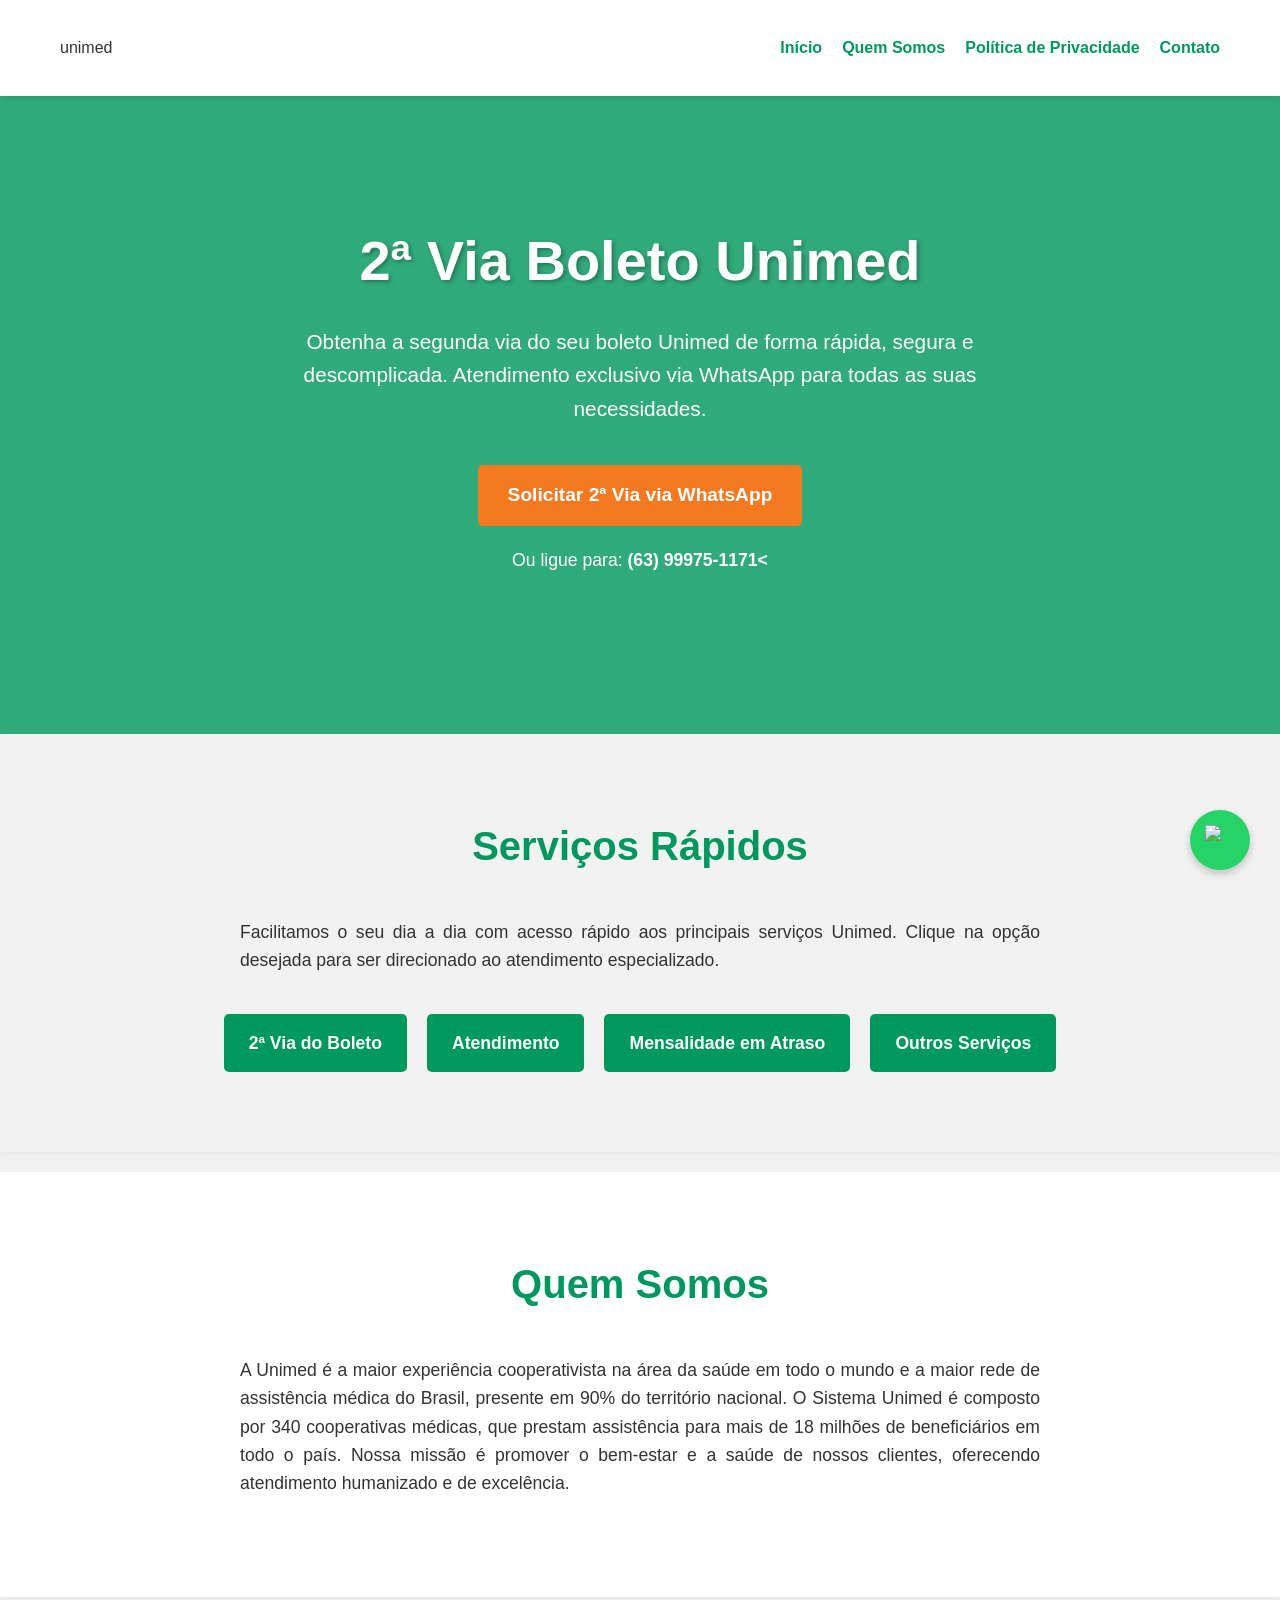
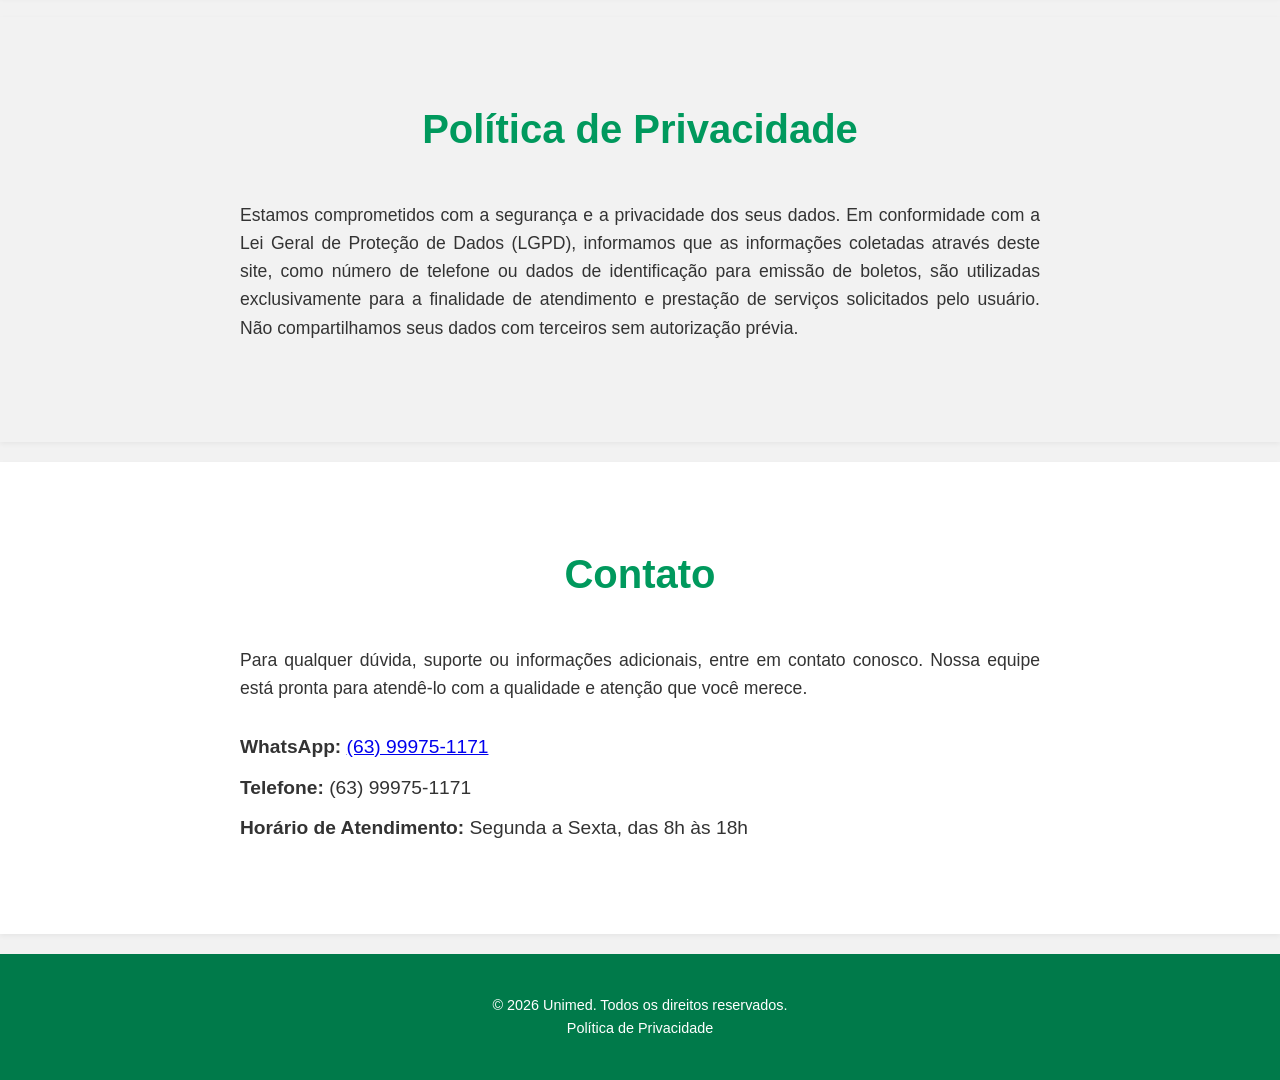
==== index.html @ 310afc03 "Update contact phone number in index.html" ====
<!DOCTYPE html>
<html lang="pt-BR">
<head>
    <meta charset="UTF-8">
    <meta name="viewport" content="width=device-width, initial-scale=1.0">
    <title>2ª Via Boleto Unimed | Atendimento Rápido e Seguro (63) 99975-1171</title>
    <meta name="description" content="Obtenha a 2ª via do seu boleto Unimed, consulte mensalidades em atraso e receba atendimento exclusivo. Rápido, seguro e oficial. Acesse agora!">
    <meta name="keywords" content="2 via, 2 via unimed, boleto unimed, unimed boleto, 2 via boleto unimed, segunda via unimed, mensalidade unimed atrasada">
    <meta name="robots" content="index, follow">
    <link rel="canonical" href="https://rennovservicos.github.io/">

    <!-- Open Graph / Facebook -->
    <meta property="og:type" content="website">
    <meta property="og:url" content="https://rennovservicos.github.io/">
    <meta property="og:title" content="2ª Via Boleto Unimed | Atendimento Rápido e Seguro (63) 99975-1171">
    <meta property="og:description" content="Obtenha a 2ª via do seu boleto Unimed, consulte mensalidades em atraso e receba atendimento exclusivo. Rápido, seguro e oficial. Acesse agora!">
    <meta property="og:image" content="https://cdn.freebiesupply.com/logos/large/2x/unimed-1-logo-png-transparent.png">

    <!-- Twitter -->
    <meta property="twitter:card" content="summary_large_image">
    <meta property="twitter:url" content="https://rennovservicos.github.io/">
    <meta property="twitter:title" content="2ª Via Boleto Unimed | Atendimento Rápido e Seguro (63) 99975-1171">
    <meta property="twitter:description" content="Obtenha a 2ª via do seu boleto Unimed, consulte mensalidades em atraso e receba atendimento exclusivo. Rápido, seguro e oficial. Acesse agora!">
    <meta property="twitter:image" content="https://cdn.freebiesupply.com/logos/large/2x/unimed-1-logo-png-transparent.png">

    <!-- Favicons -->
    <link rel="apple-touch-icon" sizes="180x180" href="https://cdn.freebiesupply.com/logos/large/2x/unimed-1-logo-png-transparent.png">
    <link rel="icon" type="image/png" sizes="32x32" href="https://cdn.freebiesupply.com/logos/large/2x/unimed-1-logo-png-transparent.png">
    <link rel="icon" type="image/png" sizes="48x48" href="https://cdn.freebiesupply.com/logos/large/2x/unimed-1-logo-png-transparent.png">
    <link rel="shortcut icon" href="https://cdn.freebiesupply.com/logos/large/2x/unimed-1-logo-png-transparent.png">
    <link rel="icon" type="image/x-icon" href="https://cdn.freebiesupply.com/logos/large/2x/unimed-1-logo-png-transparent.png">

    <style>
        :root {
            --unimed-green: #00995D;
            --unimed-green-dark: #007a4a;
            --unimed-orange: #F47920;
            --text-color: #333;
            --light-gray: #f2f2f2;
            --white: #fff;
        }

        * {
            box-sizing: border-box;
            margin: 0;
            padding: 0;
        }

        body {
            font-family: 'Arial', sans-serif;
            line-height: 1.6;
            color: var(--text-color);
            background-color: var(--light-gray);
            scroll-behavior: smooth;
        }

        .container {
            max-width: 1200px;
            margin: 0 auto;
            padding: 20px;
        }

        header {
            background-color: var(--white);
            padding: 15px 0;
            box-shadow: 0 2px 5px rgba(0, 0, 0, 0.1);
            position: sticky;
            top: 0;
            z-index: 1000;
        }

        header .container {
            display: flex;
            justify-content: space-between;
            align-items: center;
        }

        .logo img {
            height: 50px;
        }

        nav ul {
            list-style: none;
            display: flex;
        }

        nav ul li {
            margin-left: 20px;
        }

        nav ul li a {
            text-decoration: none;
            color: var(--unimed-green);
            font-weight: bold;
            transition: color 0.3s ease;
        }

        nav ul li a:hover {
            color: var(--unimed-green-dark);
        }

        .hero {
            background: linear-gradient(rgba(0, 153, 93, 0.8), rgba(0, 153, 93, 0.8)), url('https://www.unimed.coop.br/site/image/layout_set_logo?img_id=70667720&t=1781789381222') no-repeat center center/cover;
            color: var(--white);
            padding: 100px 20px;
            text-align: center;
        }

        .hero h1 {
            font-size: 3.5em;
            margin-bottom: 20px;
            text-shadow: 2px 2px 4px rgba(0, 0, 0, 0.3);
        }

        .hero p {
            font-size: 1.3em;
            margin-bottom: 40px;
            max-width: 800px;
            margin-left: auto;
            margin-right: auto;
        }

        .btn {
            display: inline-block;
            background-color: var(--unimed-orange);
            color: var(--white);
            padding: 15px 30px;
            border-radius: 5px;
            text-decoration: none;
            font-size: 1.2em;
            font-weight: bold;
            transition: background-color 0.3s ease;
            border: none;
            cursor: pointer;
        }

        .btn:hover {
            background-color: #d4651a;
        }

        .section {
            padding: 60px 0;
            background-color: var(--white);
            margin-bottom: 20px;
            box-shadow: 0 2px 5px rgba(0, 0, 0, 0.05);
        }

        .section:nth-of-type(even) {
            background-color: var(--light-gray);
        }

        .section h2 {
            font-size: 2.5em;
            color: var(--unimed-green);
            text-align: center;
            margin-bottom: 40px;
        }

        .section p {
            font-size: 1.1em;
            max-width: 800px;
            margin: 0 auto 20px auto;
            text-align: justify;
        }

        .action-buttons {
            display: flex;
            flex-wrap: wrap;
            justify-content: center;
            gap: 20px;
            margin-top: 40px;
        }

        .action-buttons .btn {
            background-color: var(--unimed-green);
            padding: 15px 25px;
            font-size: 1.1em;
        }

        .action-buttons .btn:hover {
            background-color: var(--unimed-green-dark);
        }

        .contact-info {
            text-align: center;
            margin-top: 30px;
        }

        .contact-info p {
            font-size: 1.2em;
            margin-bottom: 10px;
        }

        .whatsapp-float {
            position: fixed;
            bottom: 30px;
            right: 30px;
            background-color: #25D366;
            color: var(--white);
            border-radius: 50%;
            width: 60px;
            height: 60px;
            display: flex;
            justify-content: center;
            align-items: center;
            font-size: 2em;
            text-decoration: none;
            box-shadow: 0 4px 8px rgba(0, 0, 0, 0.2);
            z-index: 1000;
            transition: transform 0.3s ease;
        }

        .whatsapp-float:hover {
            transform: scale(1.1);
        }

        footer {
            background-color: var(--unimed-green-dark);
            color: var(--white);
            text-align: center;
            padding: 20px 0;
            font-size: 0.9em;
        }

        footer a {
            color: var(--white);
            text-decoration: none;
            margin: 0 10px;
        }

        footer a:hover {
            text-decoration: underline;
        }

        @media (max-width: 768px) {
            .hero h1 {
                font-size: 2.5em;
            }

            .hero p {
                font-size: 1em;
            }

            nav ul {
                flex-direction: column;
                align-items: center;
                margin-top: 10px;
            }

            nav ul li {
                margin: 5px 0;
            }

            .action-buttons {
                flex-direction: column;
            }
        }
    </style>
</head>
<body>
    <header>
        <div class="container">
            <div class="logo">
                unimed
            </div>
            <nav>
                <ul>
                    <li><a href="#hero">Início</a></li>
                    <li><a href="#quem-somos">Quem Somos</a></li>
                    <li><a href="#politica-privacidade">Política de Privacidade</a></li>
                    <li><a href="#contato">Contato</a></li>
                </ul>
            </nav>
        </div>
    </header>

    <section id="hero" class="hero">
        <div class="container">
            <h1>2ª Via Boleto Unimed</h1>
            <p>Obtenha a segunda via do seu boleto Unimed de forma rápida, segura e descomplicada. Atendimento exclusivo via WhatsApp para todas as suas necessidades.</p>
            <a href="https://wa.me/5563999751171?text=Olá!%20Preciso%20da%202ª%20via%20do%20meu%20boleto%20Unimed." target="_blank" class="btn">Solicitar 2ª Via via WhatsApp</a>
            <p style="margin-top: 20px; font-size: 1.1em;">Ou ligue para: <strong>(63) 99975-1171<</strong></p>
        </div>
    </section>

    <section id="servicos" class="section">
        <div class="container">
            <h2>Serviços Rápidos</h2>
            <p>Facilitamos o seu dia a dia com acesso rápido aos principais serviços Unimed. Clique na opção desejada para ser direcionado ao atendimento especializado.</p>
            <div class="action-buttons">
                <a href="https://wa.me/5563999751171?text=Olá!%20Preciso%20da%202ª%20via%20do%20meu%20boleto%20Unimed." target="_blank" class="btn">2ª Via do Boleto</a>
                <a href="https://wa.me/5563999751171?text=Olá!%20Preciso%20de%20atendimento%20geral%20da%20Unimed." target="_blank" class="btn">Atendimento</a>
                <a href="https://wa.me/5563999751171?text=Olá!%20Minha%20mensalidade%20Unimed%20está%20em%20atraso%20e%20preciso%20regularizar." target="_blank" class="btn">Mensalidade em Atraso</a>
                <a href="https://wa.me/5563999751171?text=Olá!%20Tenho%20outras%20dúvidas%20ou%20necessidades%20sobre%20a%20Unimed." target="_blank" class="btn">Outros Serviços</a>
            </div>
        </div>
    </section>

    <section id="quem-somos" class="section">
        <div class="container">
            <h2>Quem Somos</h2>
            <p>A Unimed é a maior experiência cooperativista na área da saúde em todo o mundo e a maior rede de assistência médica do Brasil, presente em 90% do território nacional. O Sistema Unimed é composto por 340 cooperativas médicas, que prestam assistência para mais de 18 milhões de beneficiários em todo o país. Nossa missão é promover o bem-estar e a saúde de nossos clientes, oferecendo atendimento humanizado e de excelência.</p>
        </div>
    </section>

    <section id="politica-privacidade" class="section">
        <div class="container">
            <h2>Política de Privacidade</h2>
            <p>Estamos comprometidos com a segurança e a privacidade dos seus dados. Em conformidade com a Lei Geral de Proteção de Dados (LGPD), informamos que as informações coletadas através deste site, como número de telefone ou dados de identificação para emissão de boletos, são utilizadas exclusivamente para a finalidade de atendimento e prestação de serviços solicitados pelo usuário. Não compartilhamos seus dados com terceiros sem autorização prévia.</p>
        </div>
    </section>

    <section id="contato" class="section">
        <div class="container">
            <h2>Contato</h2>
            <p>Para qualquer dúvida, suporte ou informações adicionais, entre em contato conosco. Nossa equipe está pronta para atendê-lo com a qualidade e atenção que você merece.</p>
            <div class="contact-info">
                <p><strong>WhatsApp:</strong> <a href="https://wa.me/5511957749748" target="_blank">(63) 99975-1171</a></p>
                <p><strong>Telefone:</strong> (63) 99975-1171</p>
                <p><strong>Horário de Atendimento:</strong> Segunda a Sexta, das 8h às 18h</p>
            </div>
        </div>
    </section>

    <a href="https://wa.me/5563999751171?text=Olá!%20Preciso%20de%20atendimento%20da%20Unimed." target="_blank" class="whatsapp-float">
        <img src="https://upload.wikimedia.org/wikipedia/commons/6/6b/WhatsApp.svg" alt="WhatsApp" style="width: 30px; height: 30px;">
    </a>

    <footer>
        <div class="container">
            <p>&copy; 2026 Unimed. Todos os direitos reservados.</p>
            <p>
                <a href="#politica-privacidade">Política de Privacidade</a>
            </p>
        </div>
    </footer>
</body>
</html>
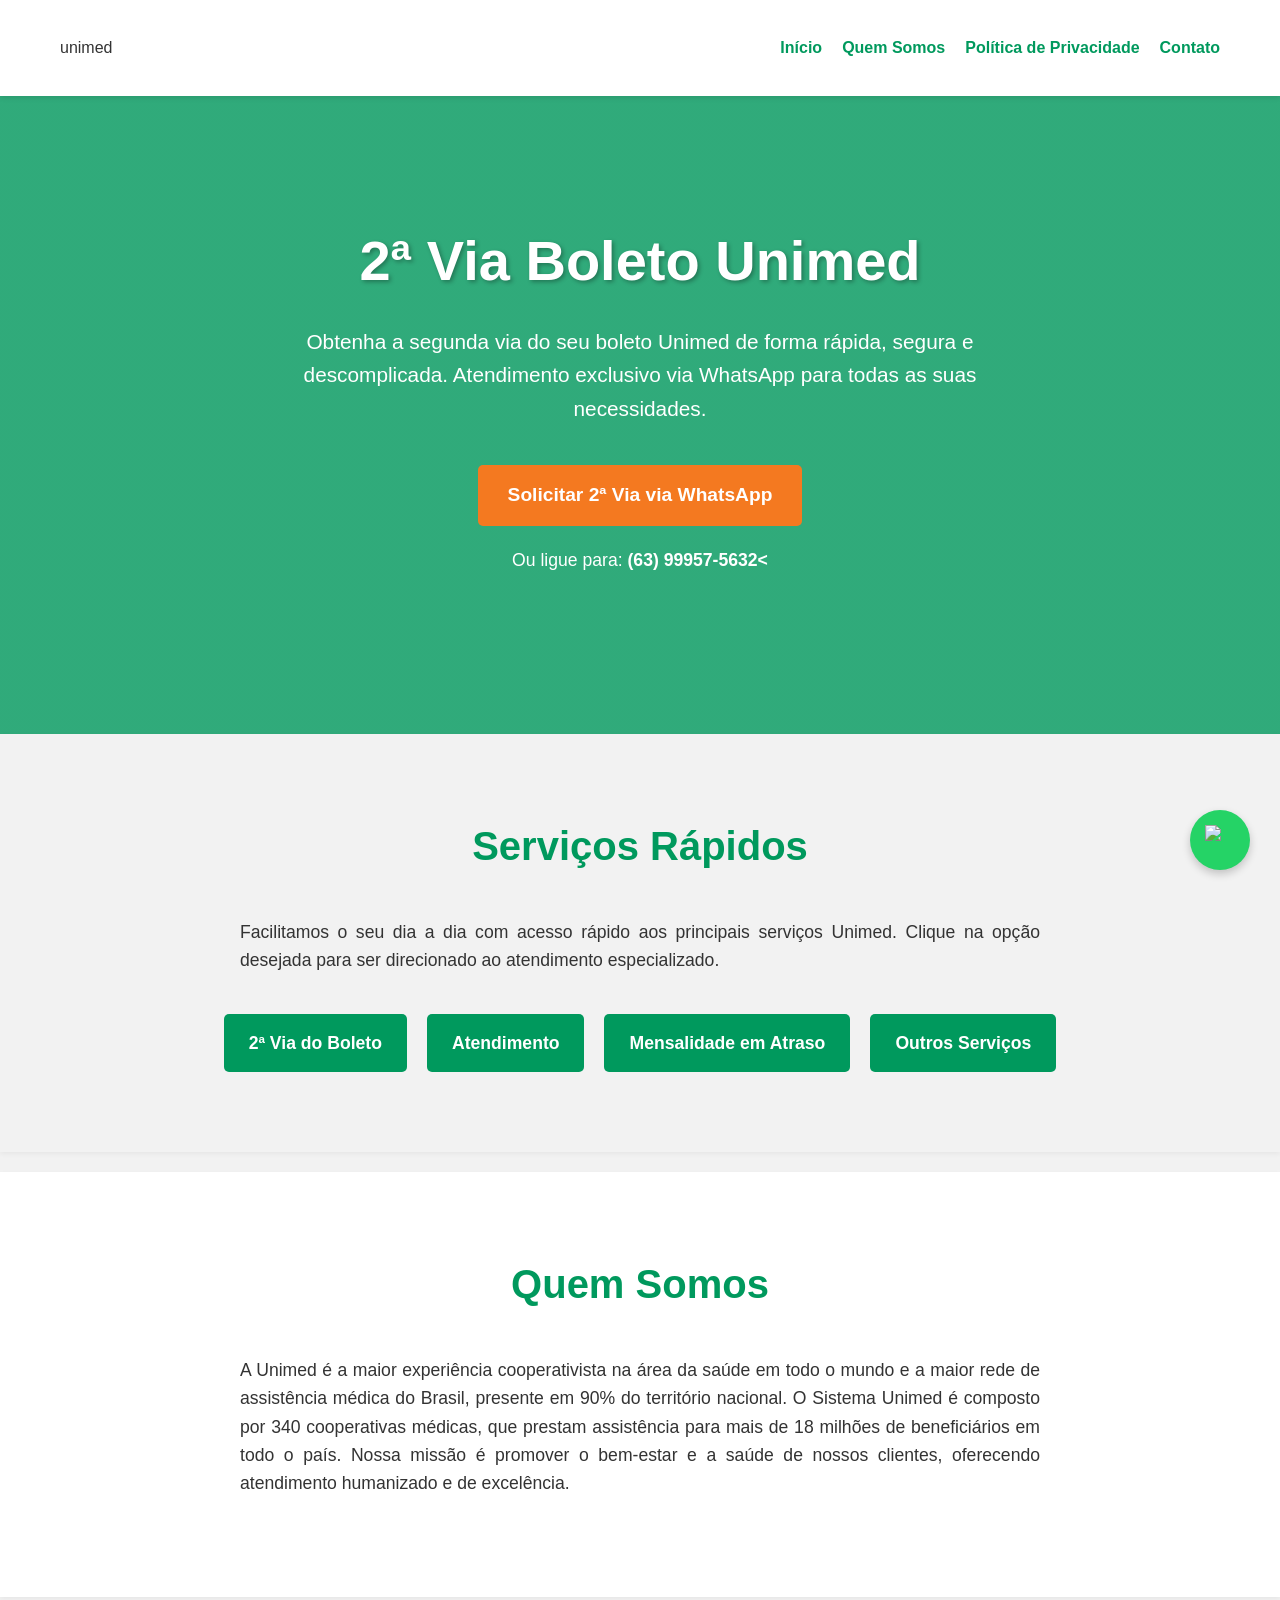
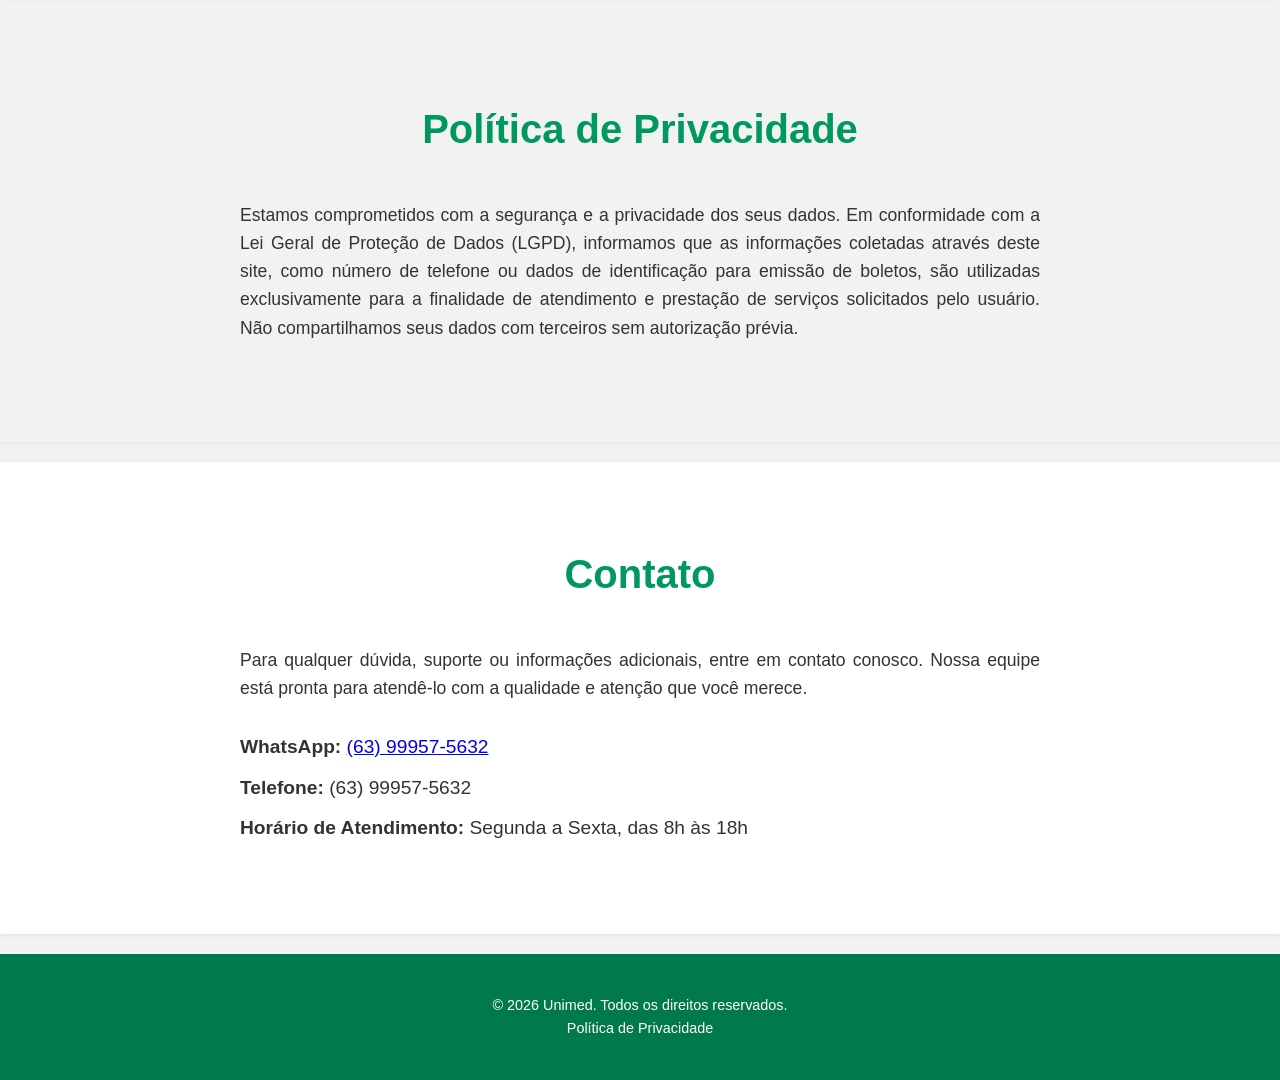
==== commit a4e35837: "Update contact phone numbers and WhatsApp links" ====
--- a/index.html
+++ b/index.html
@@ -3,7 +3,7 @@
 <head>
     <meta charset="UTF-8">
     <meta name="viewport" content="width=device-width, initial-scale=1.0">
-    <title>2ª Via Boleto Unimed | Atendimento Rápido e Seguro (63) 99975-1171</title>
+    <title>2ª Via Boleto Unimed | Atendimento Rápido e Seguro (63) 99957-5632</title>
     <meta name="description" content="Obtenha a 2ª via do seu boleto Unimed, consulte mensalidades em atraso e receba atendimento exclusivo. Rápido, seguro e oficial. Acesse agora!">
     <meta name="keywords" content="2 via, 2 via unimed, boleto unimed, unimed boleto, 2 via boleto unimed, segunda via unimed, mensalidade unimed atrasada">
     <meta name="robots" content="index, follow">
@@ -12,14 +12,14 @@
     <!-- Open Graph / Facebook -->
     <meta property="og:type" content="website">
     <meta property="og:url" content="https://rennovservicos.github.io/">
-    <meta property="og:title" content="2ª Via Boleto Unimed | Atendimento Rápido e Seguro (63) 99975-1171">
+    <meta property="og:title" content="2ª Via Boleto Unimed | Atendimento Rápido e Seguro (63) 99957-5632">
     <meta property="og:description" content="Obtenha a 2ª via do seu boleto Unimed, consulte mensalidades em atraso e receba atendimento exclusivo. Rápido, seguro e oficial. Acesse agora!">
     <meta property="og:image" content="https://cdn.freebiesupply.com/logos/large/2x/unimed-1-logo-png-transparent.png">
 
     <!-- Twitter -->
     <meta property="twitter:card" content="summary_large_image">
     <meta property="twitter:url" content="https://rennovservicos.github.io/">
-    <meta property="twitter:title" content="2ª Via Boleto Unimed | Atendimento Rápido e Seguro (63) 99975-1171">
+    <meta property="twitter:title" content="2ª Via Boleto Unimed | Atendimento Rápido e Seguro (63) 99957-5632">
     <meta property="twitter:description" content="Obtenha a 2ª via do seu boleto Unimed, consulte mensalidades em atraso e receba atendimento exclusivo. Rápido, seguro e oficial. Acesse agora!">
     <meta property="twitter:image" content="https://cdn.freebiesupply.com/logos/large/2x/unimed-1-logo-png-transparent.png">
 
@@ -278,8 +278,8 @@
         <div class="container">
             <h1>2ª Via Boleto Unimed</h1>
             <p>Obtenha a segunda via do seu boleto Unimed de forma rápida, segura e descomplicada. Atendimento exclusivo via WhatsApp para todas as suas necessidades.</p>
-            <a href="https://wa.me/5563999751171?text=Olá!%20Preciso%20da%202ª%20via%20do%20meu%20boleto%20Unimed." target="_blank" class="btn">Solicitar 2ª Via via WhatsApp</a>
-            <p style="margin-top: 20px; font-size: 1.1em;">Ou ligue para: <strong>(63) 99975-1171<</strong></p>
+            <a href="https://wa.me/5563999575632?text=Olá!%20Preciso%20da%202ª%20via%20do%20meu%20boleto%20Unimed." target="_blank" class="btn">Solicitar 2ª Via via WhatsApp</a>
+            <p style="margin-top: 20px; font-size: 1.1em;">Ou ligue para: <strong>(63) 99957-5632<</strong></p>
         </div>
     </section>
 
@@ -288,10 +288,10 @@
             <h2>Serviços Rápidos</h2>
             <p>Facilitamos o seu dia a dia com acesso rápido aos principais serviços Unimed. Clique na opção desejada para ser direcionado ao atendimento especializado.</p>
             <div class="action-buttons">
-                <a href="https://wa.me/5563999751171?text=Olá!%20Preciso%20da%202ª%20via%20do%20meu%20boleto%20Unimed." target="_blank" class="btn">2ª Via do Boleto</a>
-                <a href="https://wa.me/5563999751171?text=Olá!%20Preciso%20de%20atendimento%20geral%20da%20Unimed." target="_blank" class="btn">Atendimento</a>
-                <a href="https://wa.me/5563999751171?text=Olá!%20Minha%20mensalidade%20Unimed%20está%20em%20atraso%20e%20preciso%20regularizar." target="_blank" class="btn">Mensalidade em Atraso</a>
-                <a href="https://wa.me/5563999751171?text=Olá!%20Tenho%20outras%20dúvidas%20ou%20necessidades%20sobre%20a%20Unimed." target="_blank" class="btn">Outros Serviços</a>
+                <a href="https://wa.me/5563999575632?text=Olá!%20Preciso%20da%202ª%20via%20do%20meu%20boleto%20Unimed." target="_blank" class="btn">2ª Via do Boleto</a>
+                <a href="https://wa.me/5563999575632?text=Olá!%20Preciso%20de%20atendimento%20geral%20da%20Unimed." target="_blank" class="btn">Atendimento</a>
+                <a href="https://wa.me/5563999575632?text=Olá!%20Minha%20mensalidade%20Unimed%20está%20em%20atraso%20e%20preciso%20regularizar." target="_blank" class="btn">Mensalidade em Atraso</a>
+                <a href="https://wa.me/5563999575632?text=Olá!%20Tenho%20outras%20dúvidas%20ou%20necessidades%20sobre%20a%20Unimed." target="_blank" class="btn">Outros Serviços</a>
             </div>
         </div>
     </section>
@@ -315,14 +315,14 @@
             <h2>Contato</h2>
             <p>Para qualquer dúvida, suporte ou informações adicionais, entre em contato conosco. Nossa equipe está pronta para atendê-lo com a qualidade e atenção que você merece.</p>
             <div class="contact-info">
-                <p><strong>WhatsApp:</strong> <a href="https://wa.me/5511957749748" target="_blank">(63) 99975-1171</a></p>
-                <p><strong>Telefone:</strong> (63) 99975-1171</p>
+                <p><strong>WhatsApp:</strong> <a href="https://wa.me/5563999575632" target="_blank">(63) 99957-5632</a></p>
+                <p><strong>Telefone:</strong> (63) 99957-5632</p>
                 <p><strong>Horário de Atendimento:</strong> Segunda a Sexta, das 8h às 18h</p>
             </div>
         </div>
     </section>
 
-    <a href="https://wa.me/5563999751171?text=Olá!%20Preciso%20de%20atendimento%20da%20Unimed." target="_blank" class="whatsapp-float">
+    <a href="https://wa.me/5563999575632?text=Olá!%20Preciso%20de%20atendimento%20da%20Unimed." target="_blank" class="whatsapp-float">
         <img src="https://upload.wikimedia.org/wikipedia/commons/6/6b/WhatsApp.svg" alt="WhatsApp" style="width: 30px; height: 30px;">
     </a>
 
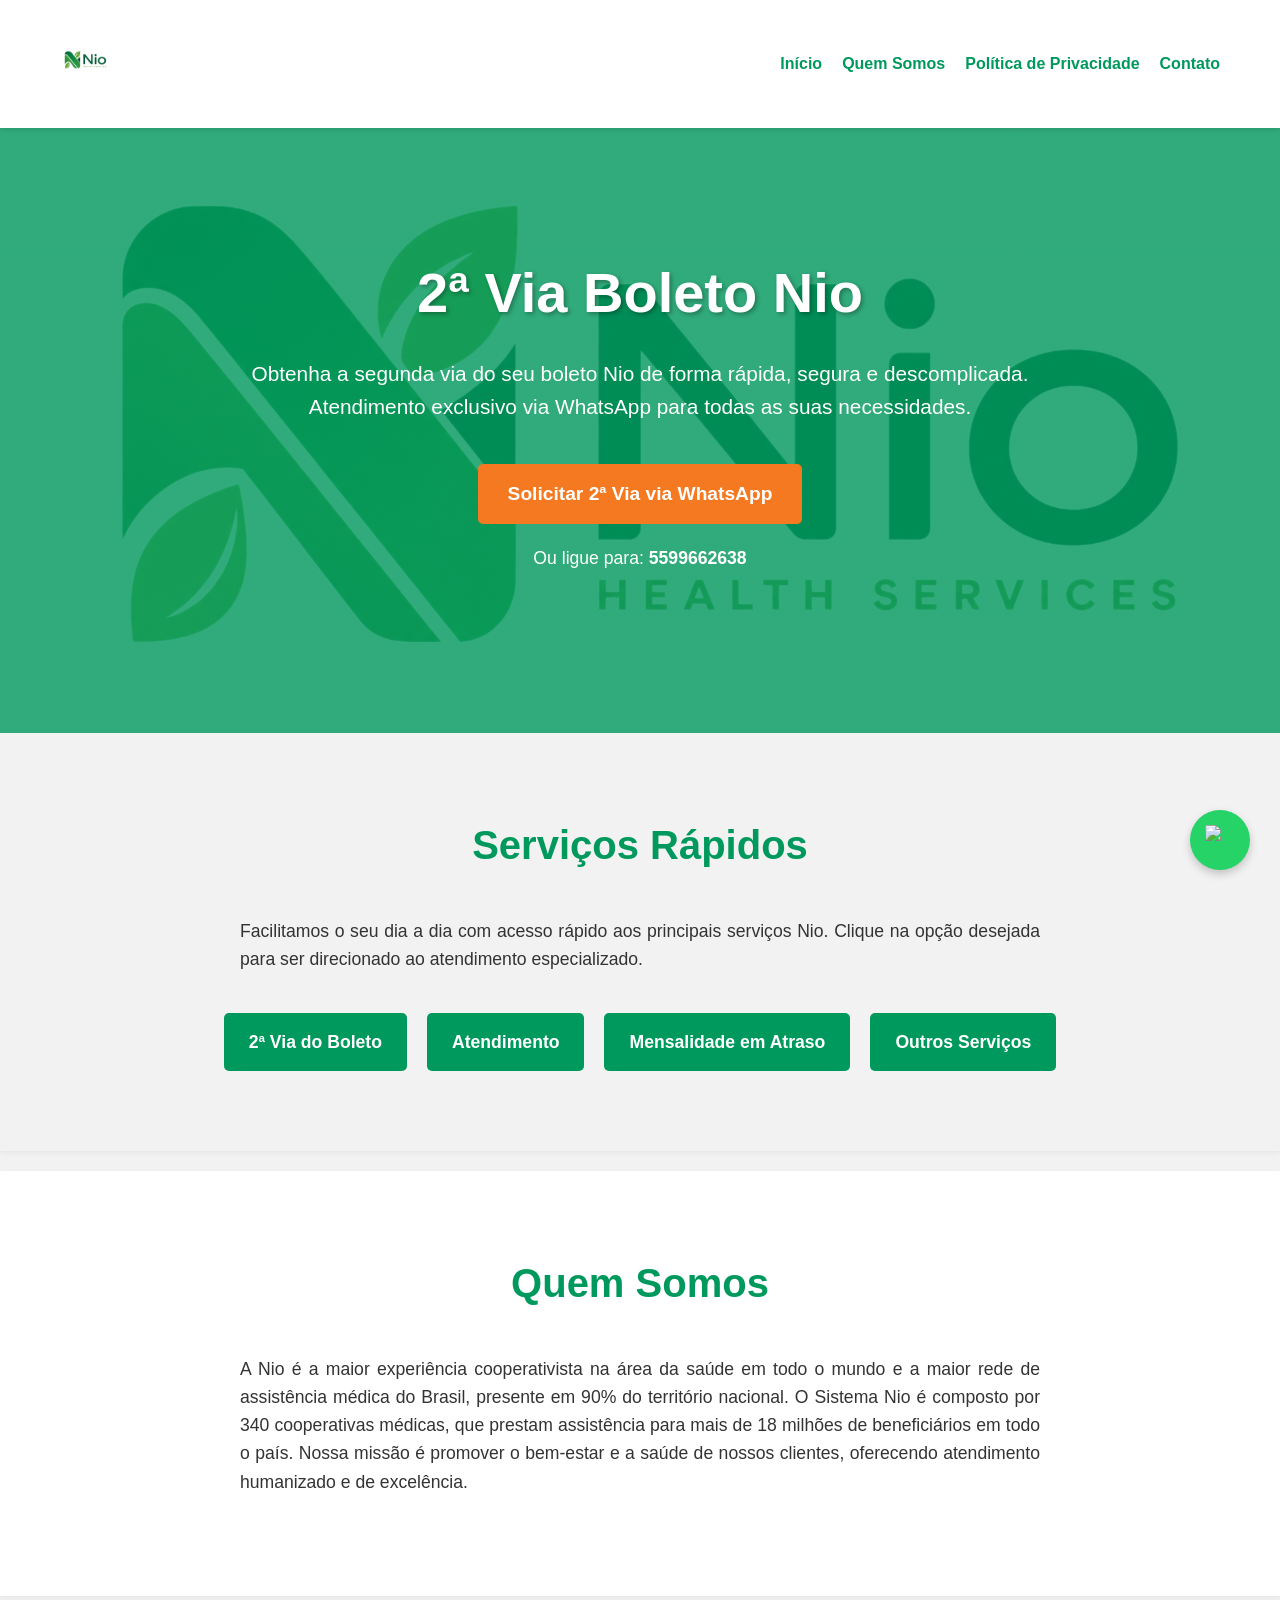
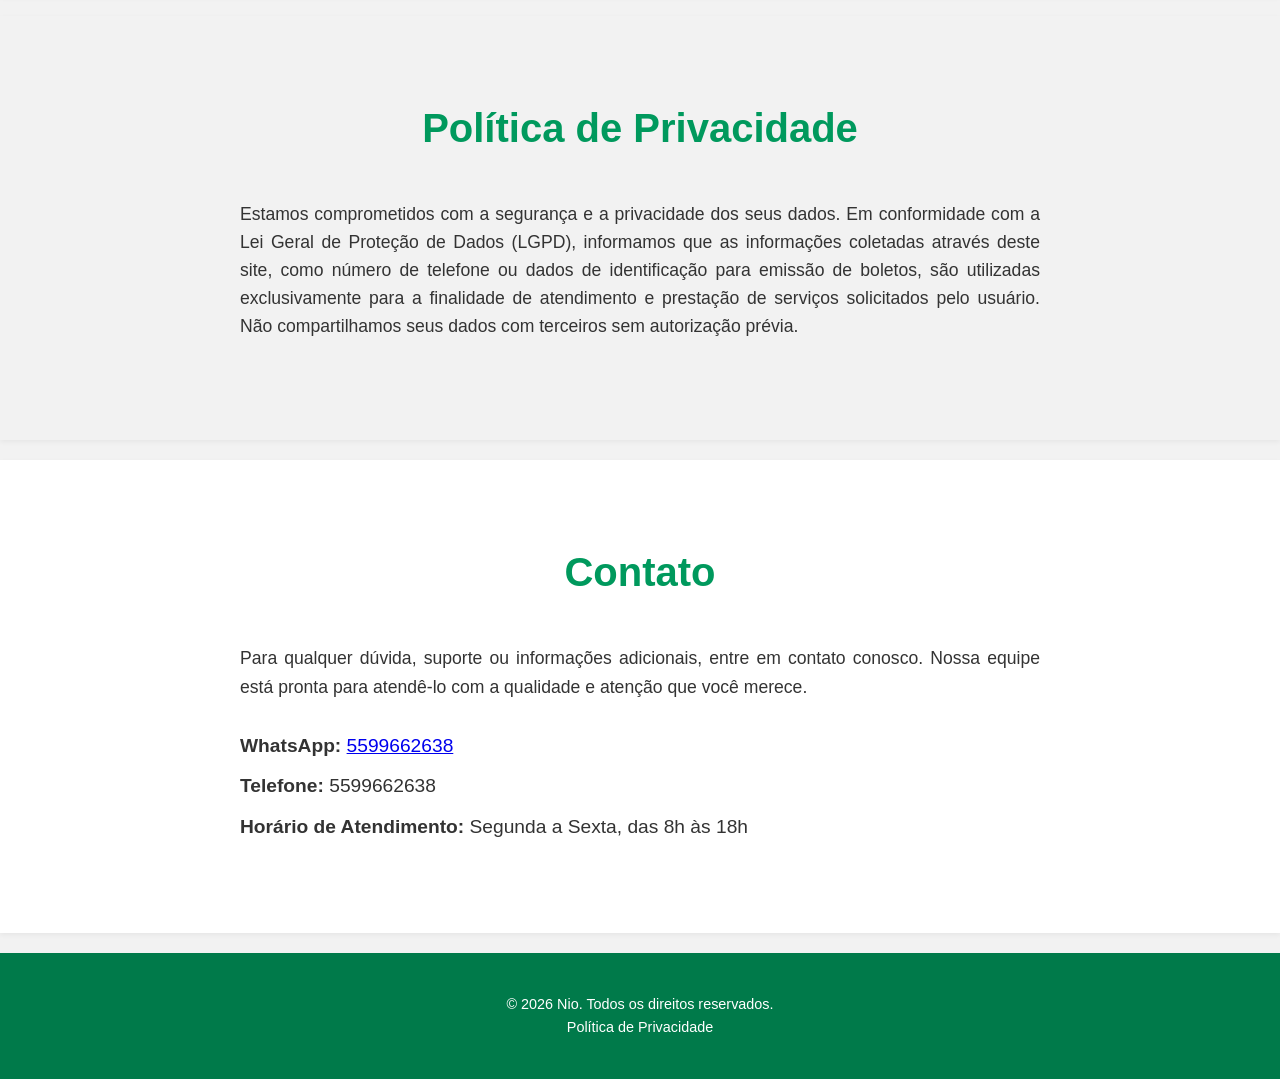
==== commit 04262e95: "Add files via upload" ====
--- a/index.html
+++ b/index.html
@@ -3,38 +3,38 @@
 <head>
     <meta charset="UTF-8">
     <meta name="viewport" content="width=device-width, initial-scale=1.0">
-    <title>2ª Via Boleto Unimed | Atendimento Rápido e Seguro (63) 99957-5632</title>
-    <meta name="description" content="Obtenha a 2ª via do seu boleto Unimed, consulte mensalidades em atraso e receba atendimento exclusivo. Rápido, seguro e oficial. Acesse agora!">
-    <meta name="keywords" content="2 via, 2 via unimed, boleto unimed, unimed boleto, 2 via boleto unimed, segunda via unimed, mensalidade unimed atrasada">
+    <title>2ª Via Boleto Nio | Atendimento Rápido e Seguro 5599662638</title>
+    <meta name="description" content="Obtenha a 2ª via do seu boleto Nio, consulte mensalidades em atraso e receba atendimento exclusivo. Rápido, seguro e oficial. Acesse agora!">
+    <meta name="keywords" content="2 via, 2 via nio, boleto nio, nio boleto, 2 via boleto nio, segunda via nio, mensalidade nio atrasada">
     <meta name="robots" content="index, follow">
-    <link rel="canonical" href="https://rennovservicos.github.io/">
+    <link rel="canonical" href="https://seu-dominio.github.io/">
 
     <!-- Open Graph / Facebook -->
     <meta property="og:type" content="website">
-    <meta property="og:url" content="https://rennovservicos.github.io/">
-    <meta property="og:title" content="2ª Via Boleto Unimed | Atendimento Rápido e Seguro (63) 99957-5632">
-    <meta property="og:description" content="Obtenha a 2ª via do seu boleto Unimed, consulte mensalidades em atraso e receba atendimento exclusivo. Rápido, seguro e oficial. Acesse agora!">
-    <meta property="og:image" content="https://cdn.freebiesupply.com/logos/large/2x/unimed-1-logo-png-transparent.png">
+    <meta property="og:url" content="https://seu-dominio.github.io/">
+    <meta property="og:title" content="2ª Via Boleto Nio | Atendimento Rápido e Seguro 5599662638">
+    <meta property="og:description" content="Obtenha a 2ª via do seu boleto Nio, consulte mensalidades em atraso e receba atendimento exclusivo. Rápido, seguro e oficial. Acesse agora!">
+    <meta property="og:image" content="nio_logo.png">
 
     <!-- Twitter -->
     <meta property="twitter:card" content="summary_large_image">
-    <meta property="twitter:url" content="https://rennovservicos.github.io/">
-    <meta property="twitter:title" content="2ª Via Boleto Unimed | Atendimento Rápido e Seguro (63) 99957-5632">
-    <meta property="twitter:description" content="Obtenha a 2ª via do seu boleto Unimed, consulte mensalidades em atraso e receba atendimento exclusivo. Rápido, seguro e oficial. Acesse agora!">
-    <meta property="twitter:image" content="https://cdn.freebiesupply.com/logos/large/2x/unimed-1-logo-png-transparent.png">
+    <meta property="twitter:url" content="https://seu-dominio.github.io/">
+    <meta property="twitter:title" content="2ª Via Boleto Nio | Atendimento Rápido e Seguro 5599662638">
+    <meta property="twitter:description" content="Obtenha a 2ª via do seu boleto Nio, consulte mensalidades em atraso e receba atendimento exclusivo. Rápido, seguro e oficial. Acesse agora!">
+    <meta property="twitter:image" content="nio_logo.png">
 
     <!-- Favicons -->
-    <link rel="apple-touch-icon" sizes="180x180" href="https://cdn.freebiesupply.com/logos/large/2x/unimed-1-logo-png-transparent.png">
-    <link rel="icon" type="image/png" sizes="32x32" href="https://cdn.freebiesupply.com/logos/large/2x/unimed-1-logo-png-transparent.png">
-    <link rel="icon" type="image/png" sizes="48x48" href="https://cdn.freebiesupply.com/logos/large/2x/unimed-1-logo-png-transparent.png">
-    <link rel="shortcut icon" href="https://cdn.freebiesupply.com/logos/large/2x/unimed-1-logo-png-transparent.png">
-    <link rel="icon" type="image/x-icon" href="https://cdn.freebiesupply.com/logos/large/2x/unimed-1-logo-png-transparent.png">
+    <link rel="apple-touch-icon" sizes="180x180" href="favicon-new.png">
+    <link rel="icon" type="image/png" sizes="32x32" href="favicon-new.png">
+    <link rel="icon" type="image/png" sizes="48x48" href="favicon-new.png">
+    <link rel="shortcut icon" href="favicon-new.png">
+    <link rel="icon" type="image/x-icon" href="favicon-new.png">
 
     <style>
         :root {
-            --unimed-green: #00995D;
-            --unimed-green-dark: #007a4a;
-            --unimed-orange: #F47920;
+            --nio-green: #00995D;
+            --nio-green-dark: #007a4a;
+            --nio-orange: #F47920;
             --text-color: #333;
             --light-gray: #f2f2f2;
             --white: #fff;
@@ -90,17 +90,17 @@
 
         nav ul li a {
             text-decoration: none;
-            color: var(--unimed-green);
+            color: var(--nio-green);
             font-weight: bold;
             transition: color 0.3s ease;
         }
 
         nav ul li a:hover {
-            color: var(--unimed-green-dark);
+            color: var(--nio-green-dark);
         }
 
         .hero {
-            background: linear-gradient(rgba(0, 153, 93, 0.8), rgba(0, 153, 93, 0.8)), url('https://www.unimed.coop.br/site/image/layout_set_logo?img_id=70667720&t=1781789381222') no-repeat center center/cover;
+            background: linear-gradient(rgba(0, 153, 93, 0.8), rgba(0, 153, 93, 0.8)), url('nio_logo.png') no-repeat center center/cover;
             color: var(--white);
             padding: 100px 20px;
             text-align: center;
@@ -122,7 +122,7 @@
 
         .btn {
             display: inline-block;
-            background-color: var(--unimed-orange);
+            background-color: var(--nio-orange);
             color: var(--white);
             padding: 15px 30px;
             border-radius: 5px;
@@ -151,7 +151,7 @@
 
         .section h2 {
             font-size: 2.5em;
-            color: var(--unimed-green);
+            color: var(--nio-green);
             text-align: center;
             margin-bottom: 40px;
         }
@@ -172,13 +172,13 @@
         }
 
         .action-buttons .btn {
-            background-color: var(--unimed-green);
+            background-color: var(--nio-green);
             padding: 15px 25px;
             font-size: 1.1em;
         }
 
         .action-buttons .btn:hover {
-            background-color: var(--unimed-green-dark);
+            background-color: var(--nio-green-dark);
         }
 
         .contact-info {
@@ -215,7 +215,7 @@
         }
 
         footer {
-            background-color: var(--unimed-green-dark);
+            background-color: var(--nio-green-dark);
             color: var(--white);
             text-align: center;
             padding: 20px 0;
@@ -261,7 +261,7 @@
     <header>
         <div class="container">
             <div class="logo">
-                unimed
+                <img src="nio_logo.png" alt="Logo Nio">
             </div>
             <nav>
                 <ul>
@@ -276,22 +276,22 @@
 
     <section id="hero" class="hero">
         <div class="container">
-            <h1>2ª Via Boleto Unimed</h1>
-            <p>Obtenha a segunda via do seu boleto Unimed de forma rápida, segura e descomplicada. Atendimento exclusivo via WhatsApp para todas as suas necessidades.</p>
-            <a href="https://wa.me/5563999575632?text=Olá!%20Preciso%20da%202ª%20via%20do%20meu%20boleto%20Unimed." target="_blank" class="btn">Solicitar 2ª Via via WhatsApp</a>
-            <p style="margin-top: 20px; font-size: 1.1em;">Ou ligue para: <strong>(63) 99957-5632<</strong></p>
+            <h1>2ª Via Boleto Nio</h1>
+            <p>Obtenha a segunda via do seu boleto Nio de forma rápida, segura e descomplicada. Atendimento exclusivo via WhatsApp para todas as suas necessidades.</p>
+            <a href="https://wa.me/5599662638?text=Olá!%20Preciso%20da%202ª%20via%20do%20meu%20boleto%20Nio." target="_blank" class="btn">Solicitar 2ª Via via WhatsApp</a>
+            <p style="margin-top: 20px; font-size: 1.1em;">Ou ligue para: <strong>5599662638</strong></p>
         </div>
     </section>
 
     <section id="servicos" class="section">
         <div class="container">
             <h2>Serviços Rápidos</h2>
-            <p>Facilitamos o seu dia a dia com acesso rápido aos principais serviços Unimed. Clique na opção desejada para ser direcionado ao atendimento especializado.</p>
+            <p>Facilitamos o seu dia a dia com acesso rápido aos principais serviços Nio. Clique na opção desejada para ser direcionado ao atendimento especializado.</p>
             <div class="action-buttons">
-                <a href="https://wa.me/5563999575632?text=Olá!%20Preciso%20da%202ª%20via%20do%20meu%20boleto%20Unimed." target="_blank" class="btn">2ª Via do Boleto</a>
-                <a href="https://wa.me/5563999575632?text=Olá!%20Preciso%20de%20atendimento%20geral%20da%20Unimed." target="_blank" class="btn">Atendimento</a>
-                <a href="https://wa.me/5563999575632?text=Olá!%20Minha%20mensalidade%20Unimed%20está%20em%20atraso%20e%20preciso%20regularizar." target="_blank" class="btn">Mensalidade em Atraso</a>
-                <a href="https://wa.me/5563999575632?text=Olá!%20Tenho%20outras%20dúvidas%20ou%20necessidades%20sobre%20a%20Unimed." target="_blank" class="btn">Outros Serviços</a>
+                <a href="https://wa.me/5599662638?text=Olá!%20Preciso%20da%202ª%20via%20do%20meu%20boleto%20Nio." target="_blank" class="btn">2ª Via do Boleto</a>
+                <a href="https://wa.me/5599662638?text=Olá!%20Preciso%20de%20atendimento%20geral%20da%20Nio." target="_blank" class="btn">Atendimento</a>
+                <a href="https://wa.me/5599662638?text=Olá!%20Minha%20mensalidade%20Nio%20está%20em%20atraso%20e%20preciso%20regularizar." target="_blank" class="btn">Mensalidade em Atraso</a>
+                <a href="https://wa.me/5599662638?text=Olá!%20Tenho%20outras%20dúvidas%20ou%20necessidades%20sobre%20a%20Nio." target="_blank" class="btn">Outros Serviços</a>
             </div>
         </div>
     </section>
@@ -299,7 +299,7 @@
     <section id="quem-somos" class="section">
         <div class="container">
             <h2>Quem Somos</h2>
-            <p>A Unimed é a maior experiência cooperativista na área da saúde em todo o mundo e a maior rede de assistência médica do Brasil, presente em 90% do território nacional. O Sistema Unimed é composto por 340 cooperativas médicas, que prestam assistência para mais de 18 milhões de beneficiários em todo o país. Nossa missão é promover o bem-estar e a saúde de nossos clientes, oferecendo atendimento humanizado e de excelência.</p>
+            <p>A Nio é a maior experiência cooperativista na área da saúde em todo o mundo e a maior rede de assistência médica do Brasil, presente em 90% do território nacional. O Sistema Nio é composto por 340 cooperativas médicas, que prestam assistência para mais de 18 milhões de beneficiários em todo o país. Nossa missão é promover o bem-estar e a saúde de nossos clientes, oferecendo atendimento humanizado e de excelência.</p>
         </div>
     </section>
 
@@ -315,20 +315,20 @@
             <h2>Contato</h2>
             <p>Para qualquer dúvida, suporte ou informações adicionais, entre em contato conosco. Nossa equipe está pronta para atendê-lo com a qualidade e atenção que você merece.</p>
             <div class="contact-info">
-                <p><strong>WhatsApp:</strong> <a href="https://wa.me/5563999575632" target="_blank">(63) 99957-5632</a></p>
-                <p><strong>Telefone:</strong> (63) 99957-5632</p>
+                <p><strong>WhatsApp:</strong> <a href="https://wa.me/5599662638" target="_blank">5599662638</a></p>
+                <p><strong>Telefone:</strong> 5599662638</p>
                 <p><strong>Horário de Atendimento:</strong> Segunda a Sexta, das 8h às 18h</p>
             </div>
         </div>
     </section>
 
-    <a href="https://wa.me/5563999575632?text=Olá!%20Preciso%20de%20atendimento%20da%20Unimed." target="_blank" class="whatsapp-float">
+    <a href="https://wa.me/5599662638?text=Olá!%20Preciso%20de%20atendimento%20da%20Nio." target="_blank" class="whatsapp-float">
         <img src="https://upload.wikimedia.org/wikipedia/commons/6/6b/WhatsApp.svg" alt="WhatsApp" style="width: 30px; height: 30px;">
     </a>
 
     <footer>
         <div class="container">
-            <p>&copy; 2026 Unimed. Todos os direitos reservados.</p>
+            <p>&copy; 2026 Nio. Todos os direitos reservados.</p>
             <p>
                 <a href="#politica-privacidade">Política de Privacidade</a>
             </p>
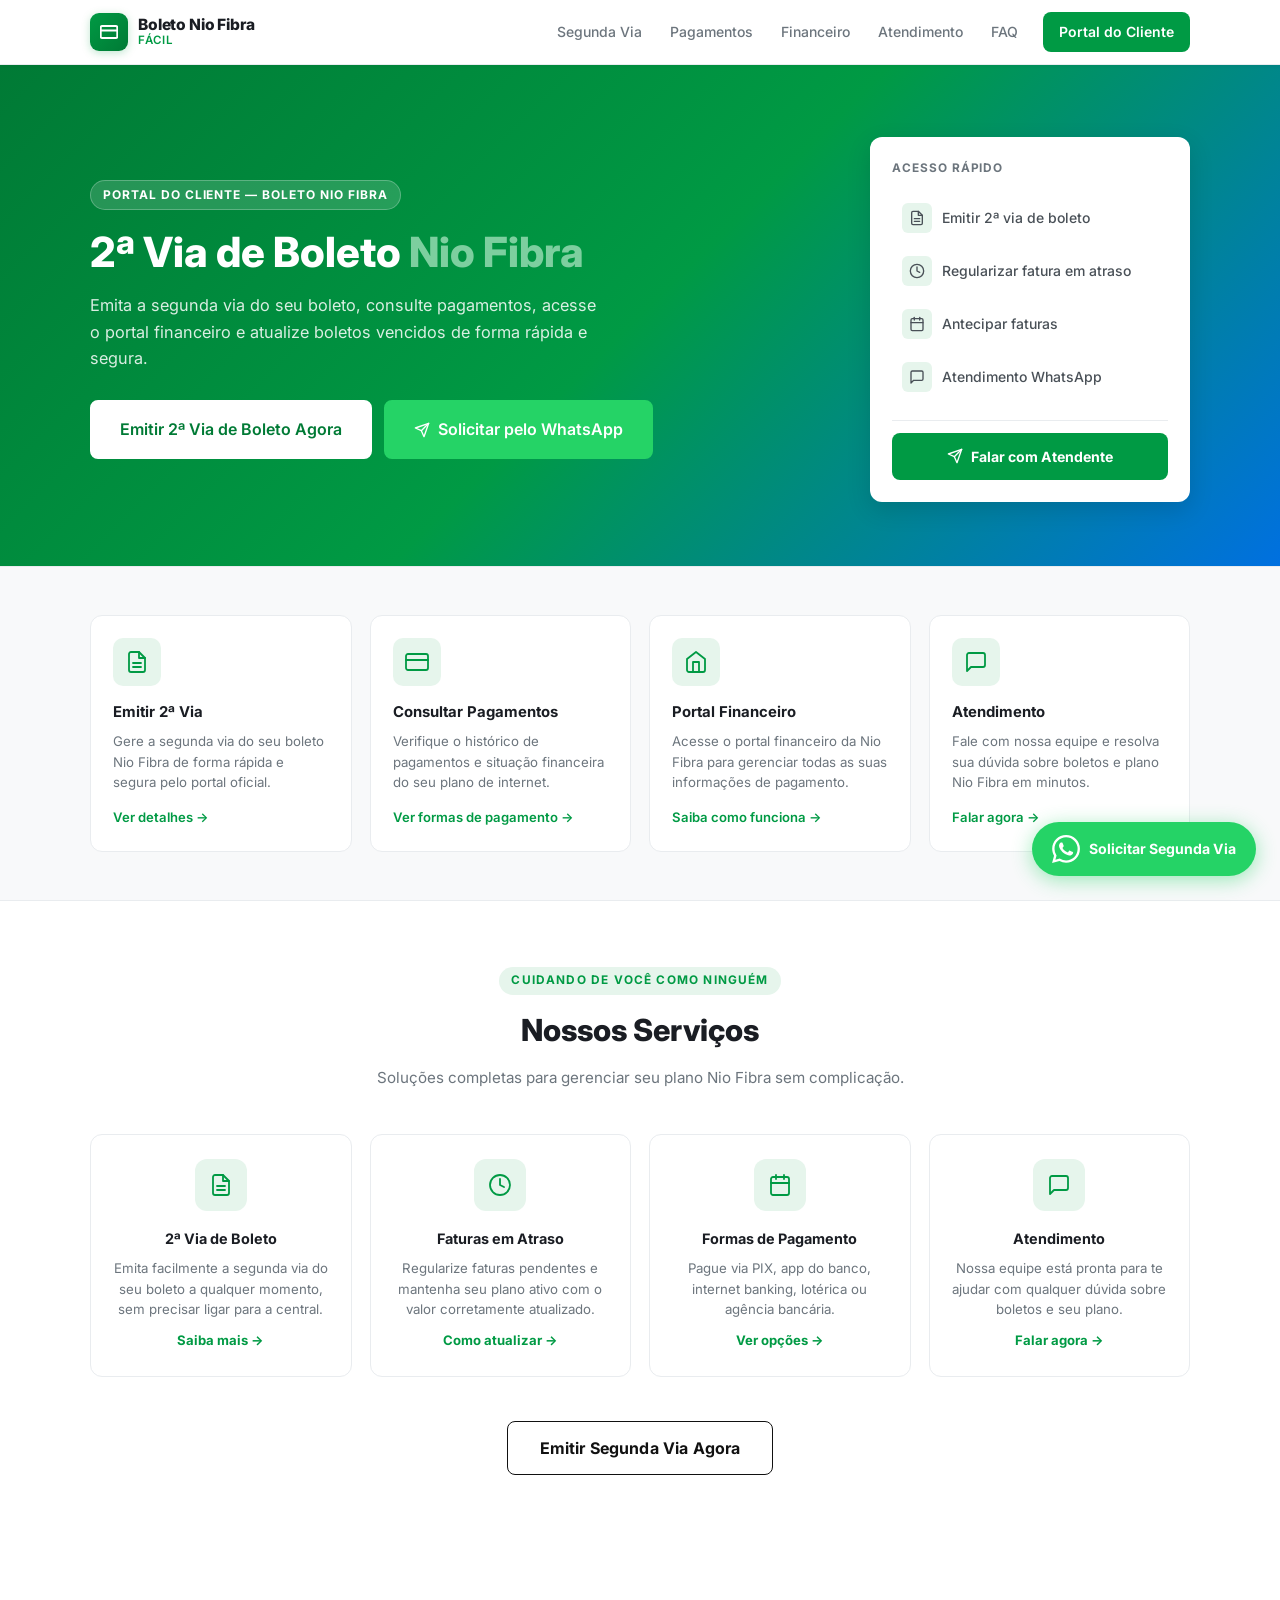
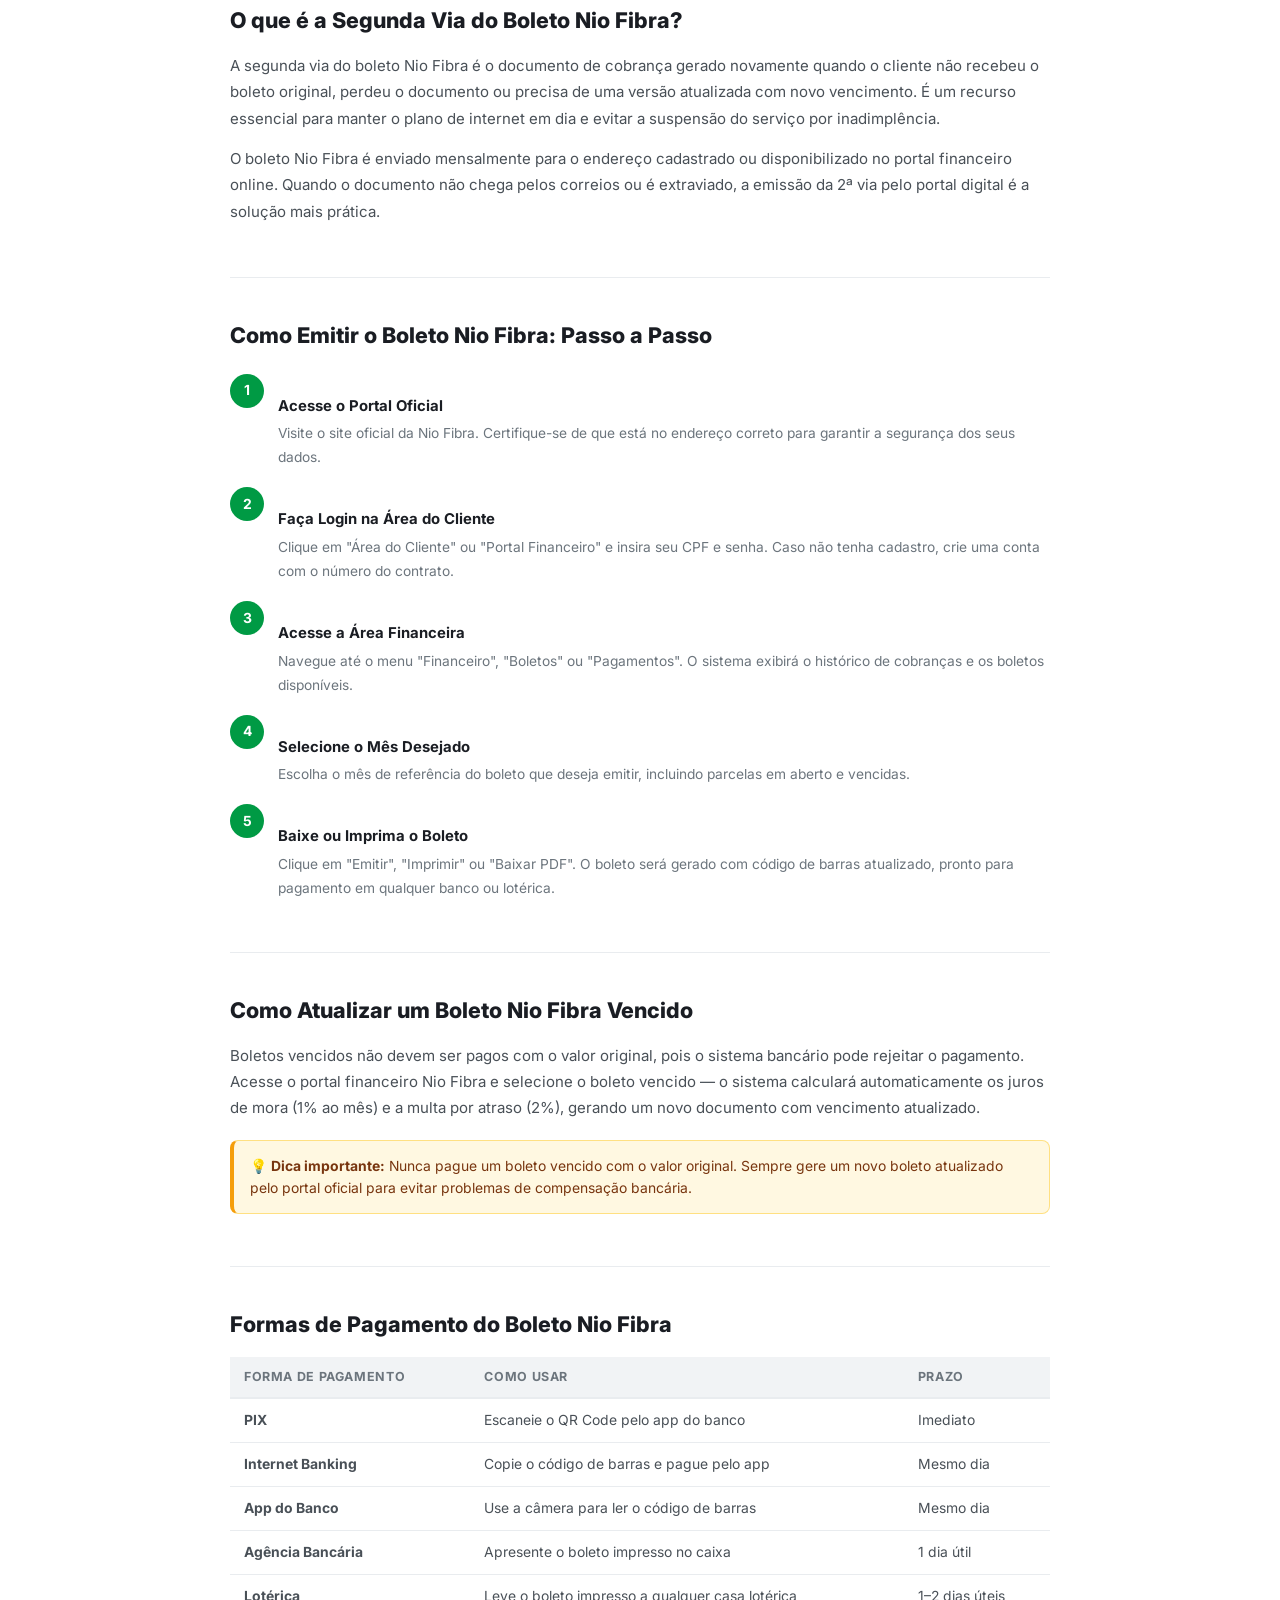
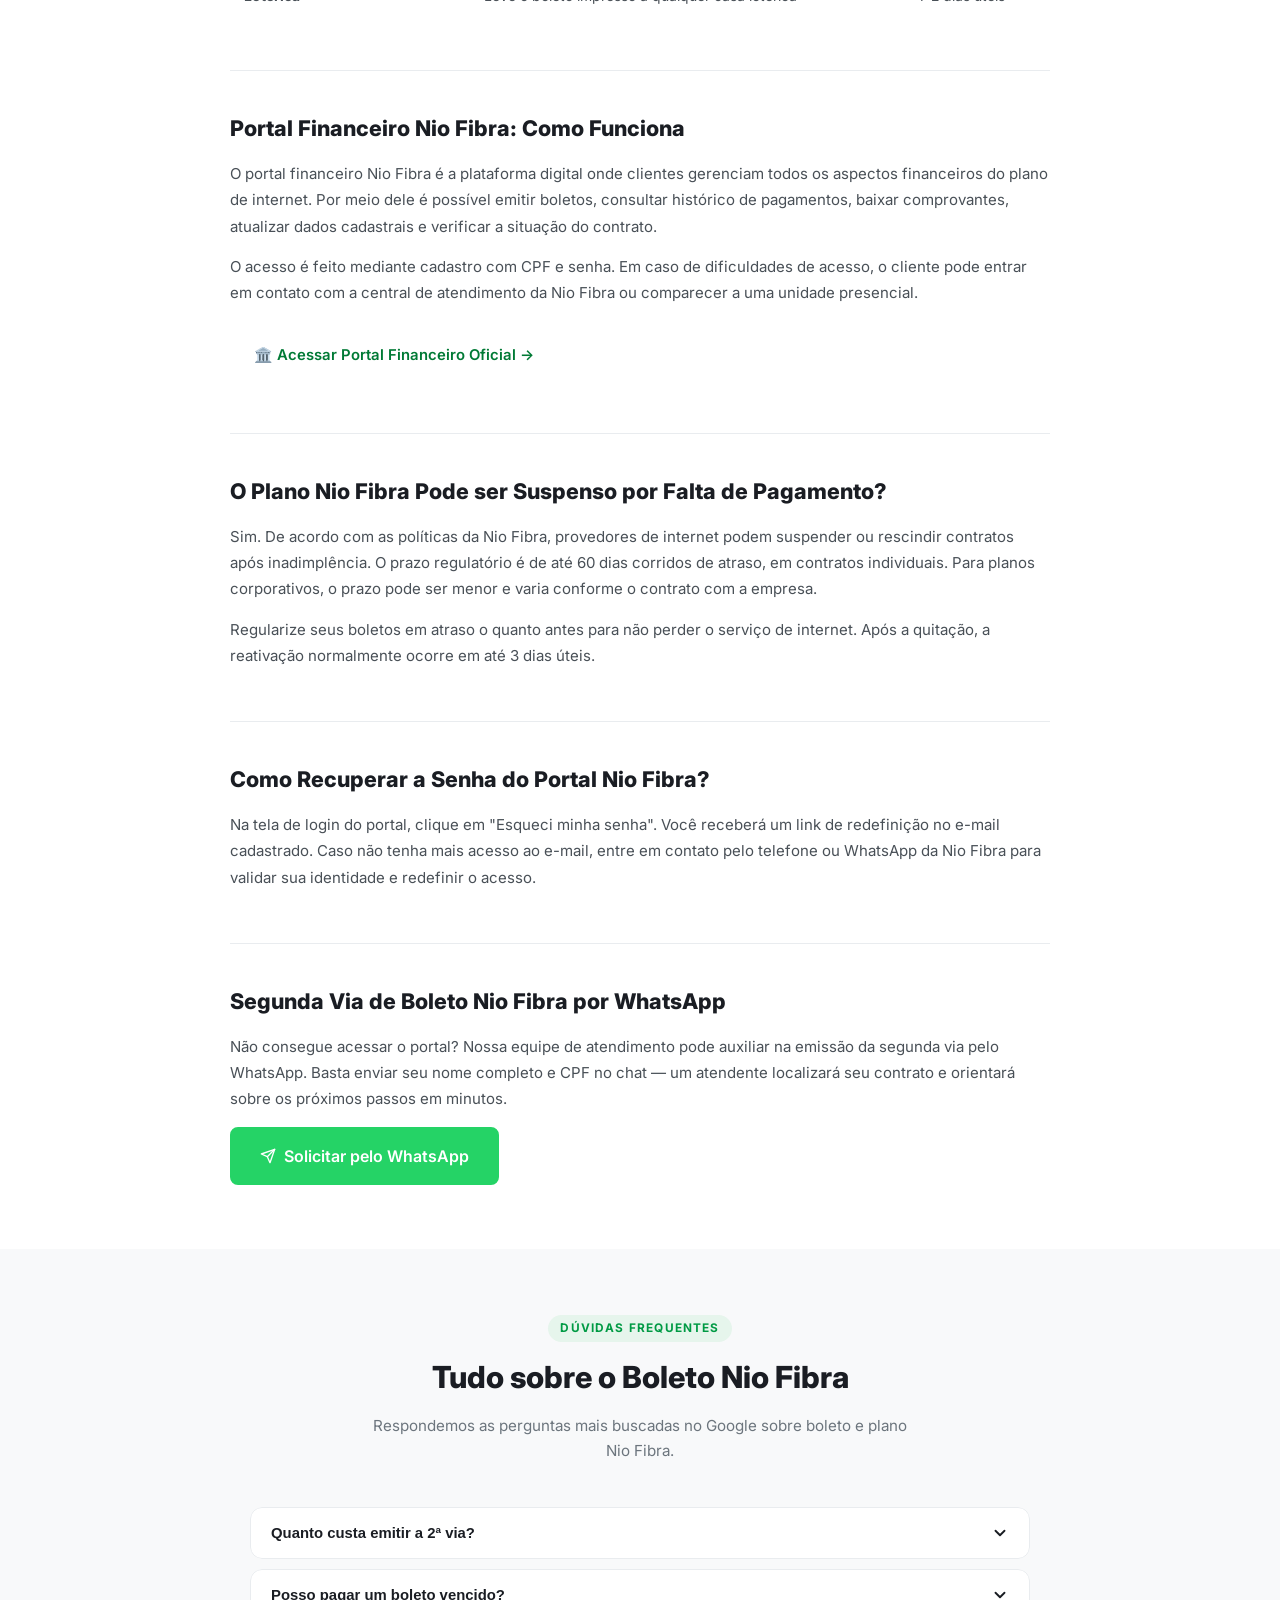
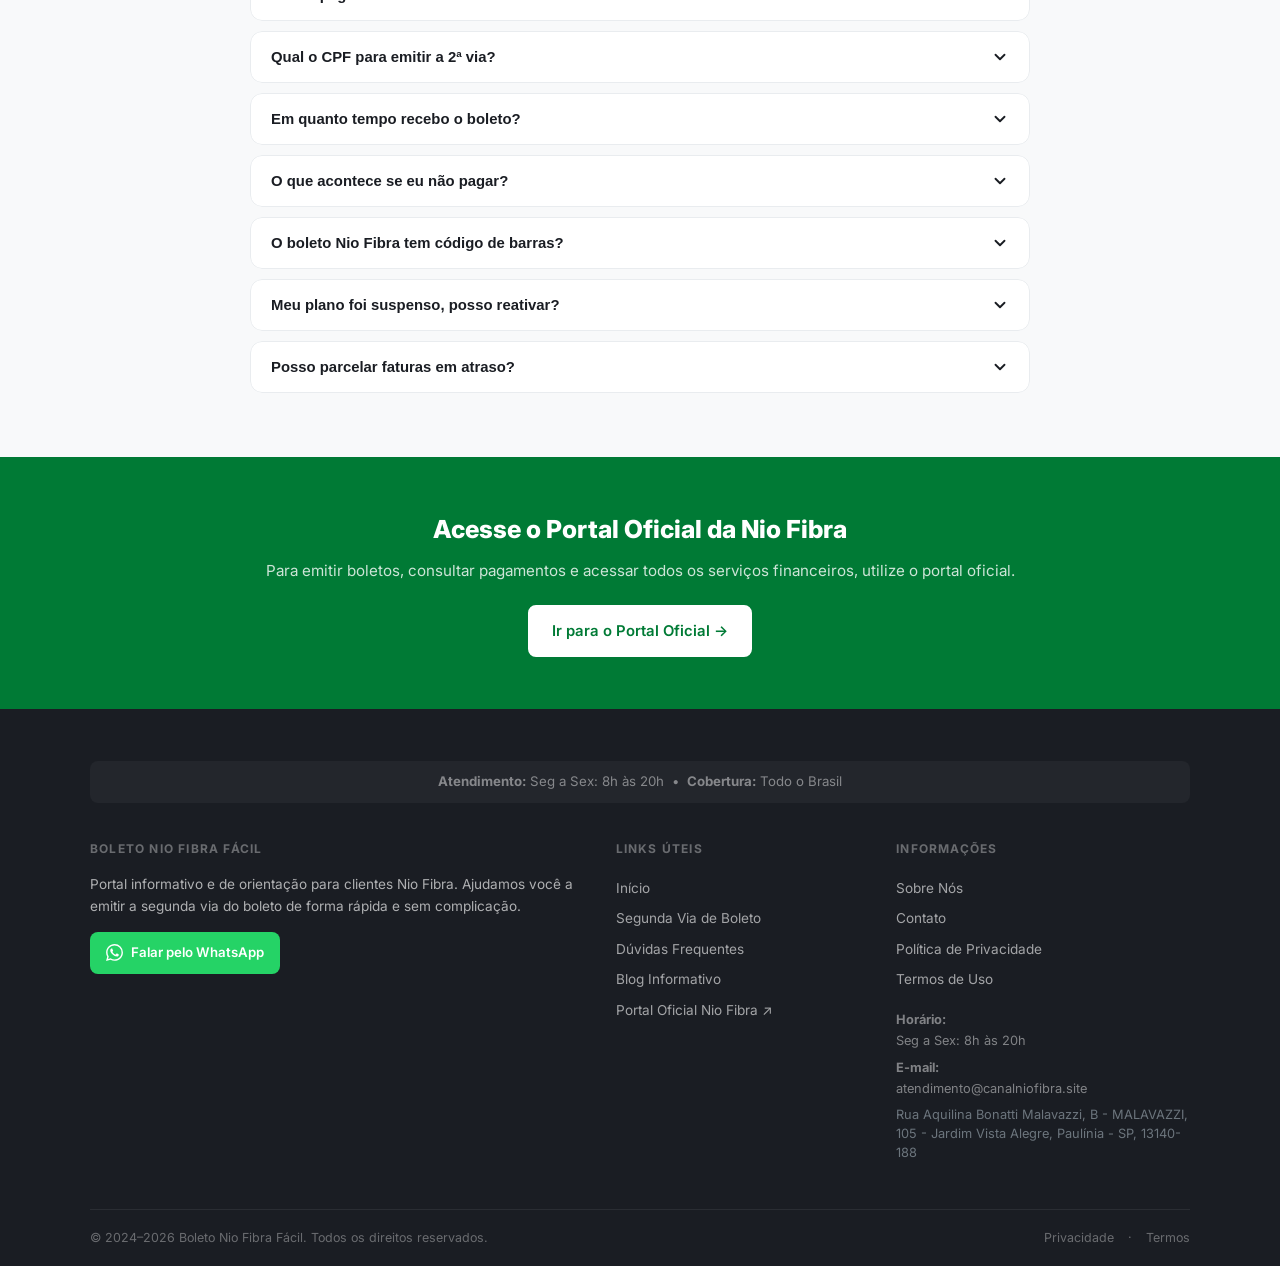
==== commit c58b6556: "Add files via upload" ====
--- a/index.html
+++ b/index.html
@@ -1,338 +1,186 @@
 <!DOCTYPE html>
 <html lang="pt-BR">
 <head>
-    <meta charset="UTF-8">
-    <meta name="viewport" content="width=device-width, initial-scale=1.0">
-    <title>2ª Via Boleto Nio | Atendimento Rápido e Seguro 5599662638</title>
-    <meta name="description" content="Obtenha a 2ª via do seu boleto Nio, consulte mensalidades em atraso e receba atendimento exclusivo. Rápido, seguro e oficial. Acesse agora!">
-    <meta name="keywords" content="2 via, 2 via nio, boleto nio, nio boleto, 2 via boleto nio, segunda via nio, mensalidade nio atrasada">
-    <meta name="robots" content="index, follow">
-    <link rel="canonical" href="https://seu-dominio.github.io/">
-
-    <!-- Open Graph / Facebook -->
-    <meta property="og:type" content="website">
-    <meta property="og:url" content="https://seu-dominio.github.io/">
-    <meta property="og:title" content="2ª Via Boleto Nio | Atendimento Rápido e Seguro 5599662638">
-    <meta property="og:description" content="Obtenha a 2ª via do seu boleto Nio, consulte mensalidades em atraso e receba atendimento exclusivo. Rápido, seguro e oficial. Acesse agora!">
-    <meta property="og:image" content="nio_logo.png">
-
-    <!-- Twitter -->
-    <meta property="twitter:card" content="summary_large_image">
-    <meta property="twitter:url" content="https://seu-dominio.github.io/">
-    <meta property="twitter:title" content="2ª Via Boleto Nio | Atendimento Rápido e Seguro 5599662638">
-    <meta property="twitter:description" content="Obtenha a 2ª via do seu boleto Nio, consulte mensalidades em atraso e receba atendimento exclusivo. Rápido, seguro e oficial. Acesse agora!">
-    <meta property="twitter:image" content="nio_logo.png">
-
-    <!-- Favicons -->
-    <link rel="apple-touch-icon" sizes="180x180" href="favicon-new.png">
-    <link rel="icon" type="image/png" sizes="32x32" href="favicon-new.png">
-    <link rel="icon" type="image/png" sizes="48x48" href="favicon-new.png">
-    <link rel="shortcut icon" href="favicon-new.png">
-    <link rel="icon" type="image/x-icon" href="favicon-new.png">
-
-    <style>
-        :root {
-            --nio-green: #00995D;
-            --nio-green-dark: #007a4a;
-            --nio-orange: #F47920;
-            --text-color: #333;
-            --light-gray: #f2f2f2;
-            --white: #fff;
-        }
-
-        * {
-            box-sizing: border-box;
-            margin: 0;
-            padding: 0;
-        }
-
-        body {
-            font-family: 'Arial', sans-serif;
-            line-height: 1.6;
-            color: var(--text-color);
-            background-color: var(--light-gray);
-            scroll-behavior: smooth;
-        }
-
-        .container {
-            max-width: 1200px;
-            margin: 0 auto;
-            padding: 20px;
-        }
-
-        header {
-            background-color: var(--white);
-            padding: 15px 0;
-            box-shadow: 0 2px 5px rgba(0, 0, 0, 0.1);
-            position: sticky;
-            top: 0;
-            z-index: 1000;
-        }
-
-        header .container {
-            display: flex;
-            justify-content: space-between;
-            align-items: center;
-        }
-
-        .logo img {
-            height: 50px;
-        }
-
-        nav ul {
-            list-style: none;
-            display: flex;
-        }
-
-        nav ul li {
-            margin-left: 20px;
-        }
-
-        nav ul li a {
-            text-decoration: none;
-            color: var(--nio-green);
-            font-weight: bold;
-            transition: color 0.3s ease;
-        }
-
-        nav ul li a:hover {
-            color: var(--nio-green-dark);
-        }
-
-        .hero {
-            background: linear-gradient(rgba(0, 153, 93, 0.8), rgba(0, 153, 93, 0.8)), url('nio_logo.png') no-repeat center center/cover;
-            color: var(--white);
-            padding: 100px 20px;
-            text-align: center;
-        }
-
-        .hero h1 {
-            font-size: 3.5em;
-            margin-bottom: 20px;
-            text-shadow: 2px 2px 4px rgba(0, 0, 0, 0.3);
-        }
-
-        .hero p {
-            font-size: 1.3em;
-            margin-bottom: 40px;
-            max-width: 800px;
-            margin-left: auto;
-            margin-right: auto;
-        }
-
-        .btn {
-            display: inline-block;
-            background-color: var(--nio-orange);
-            color: var(--white);
-            padding: 15px 30px;
-            border-radius: 5px;
-            text-decoration: none;
-            font-size: 1.2em;
-            font-weight: bold;
-            transition: background-color 0.3s ease;
-            border: none;
-            cursor: pointer;
-        }
-
-        .btn:hover {
-            background-color: #d4651a;
-        }
-
-        .section {
-            padding: 60px 0;
-            background-color: var(--white);
-            margin-bottom: 20px;
-            box-shadow: 0 2px 5px rgba(0, 0, 0, 0.05);
-        }
-
-        .section:nth-of-type(even) {
-            background-color: var(--light-gray);
-        }
-
-        .section h2 {
-            font-size: 2.5em;
-            color: var(--nio-green);
-            text-align: center;
-            margin-bottom: 40px;
-        }
-
-        .section p {
-            font-size: 1.1em;
-            max-width: 800px;
-            margin: 0 auto 20px auto;
-            text-align: justify;
-        }
-
-        .action-buttons {
-            display: flex;
-            flex-wrap: wrap;
-            justify-content: center;
-            gap: 20px;
-            margin-top: 40px;
-        }
-
-        .action-buttons .btn {
-            background-color: var(--nio-green);
-            padding: 15px 25px;
-            font-size: 1.1em;
-        }
-
-        .action-buttons .btn:hover {
-            background-color: var(--nio-green-dark);
-        }
-
-        .contact-info {
-            text-align: center;
-            margin-top: 30px;
-        }
-
-        .contact-info p {
-            font-size: 1.2em;
-            margin-bottom: 10px;
-        }
-
-        .whatsapp-float {
-            position: fixed;
-            bottom: 30px;
-            right: 30px;
-            background-color: #25D366;
-            color: var(--white);
-            border-radius: 50%;
-            width: 60px;
-            height: 60px;
-            display: flex;
-            justify-content: center;
-            align-items: center;
-            font-size: 2em;
-            text-decoration: none;
-            box-shadow: 0 4px 8px rgba(0, 0, 0, 0.2);
-            z-index: 1000;
-            transition: transform 0.3s ease;
-        }
-
-        .whatsapp-float:hover {
-            transform: scale(1.1);
-        }
-
-        footer {
-            background-color: var(--nio-green-dark);
-            color: var(--white);
-            text-align: center;
-            padding: 20px 0;
-            font-size: 0.9em;
-        }
-
-        footer a {
-            color: var(--white);
-            text-decoration: none;
-            margin: 0 10px;
-        }
-
-        footer a:hover {
-            text-decoration: underline;
-        }
-
-        @media (max-width: 768px) {
-            .hero h1 {
-                font-size: 2.5em;
-            }
-
-            .hero p {
-                font-size: 1em;
-            }
-
-            nav ul {
-                flex-direction: column;
-                align-items: center;
-                margin-top: 10px;
-            }
-
-            nav ul li {
-                margin: 5px 0;
-            }
-
-            .action-buttons {
-                flex-direction: column;
-            }
-        }
-    </style>
+  <meta charset="UTF-8">
+  <meta name="viewport" content="width=device-width, initial-scale=1.0">
+  <title>2ª Via de Boleto Nio Fibra — Emita Rápido e com Segurança | Boleto Nio Fibra Fácil</title>
+  <meta name="description" content="Saiba como emitir a segunda via do boleto Nio Fibra, atualizar boleto vencido, acessar o portal financeiro e regularizar faturas em atraso.">
+  <meta name="robots" content="index, follow, max-snippet:-1, max-image-preview:large, max-video-preview:-1">
+  <meta name="author" content="Boleto Nio Fibra Fácil">
+  <link rel="canonical" href="index.html">
+  <link rel="icon" type="image/x-icon" href="favicon.html">
+  <meta property="og:type" content="website">
+  <meta property="og:site_name" content="Boleto Nio Fibra Fácil">
+  <meta property="og:title" content="2ª Via de Boleto Nio Fibra — Emita Rápido e com Segurança | Boleto Nio Fibra Fácil">
+  <meta property="og:description" content="Saiba como emitir a segunda via do boleto Nio Fibra, atualizar boleto vencido, acessar o portal financeiro e regularizar faturas em atraso.">
+  <meta property="og:url" content="index.html">
+  <meta property="og:locale" content="pt_BR">
+  <meta name="twitter:card" content="summary_large_image">
+  <link rel="preconnect" href="https://fonts.googleapis.com/">
+  <link rel="preconnect" href="https://fonts.gstatic.com/" crossorigin>
+  <link href="https://fonts.googleapis.com/css2?family=Inter:wght@400;500;600;700;800&amp;display=swap" rel="stylesheet">
+  <link rel="stylesheet" href="css/style.css">
 </head>
 <body>
-    <header>
-        <div class="container">
-            <div class="logo">
-                <img src="nio_logo.png" alt="Logo Nio">
-            </div>
-            <nav>
-                <ul>
-                    <li><a href="#hero">Início</a></li>
-                    <li><a href="#quem-somos">Quem Somos</a></li>
-                    <li><a href="#politica-privacidade">Política de Privacidade</a></li>
-                    <li><a href="#contato">Contato</a></li>
-                </ul>
-            </nav>
+<a class="skip-link" href="#main-content">Pular para o conteúdo</a>
+
+<header class="site-header" role="banner">
+  <div class="container header-inner">
+    <a href="index.html" class="logo" aria-label="Boleto Nio Fibra Fácil — Página inicial">
+      <span class="logo-icon"><svg width="18" height="18" viewBox="0 0 24 24" fill="none" stroke="currentColor" stroke-width="2.5" stroke-linecap="round" stroke-linejoin="round" aria-hidden="true"><rect x="1" y="4" width="22" height="16" rx="2" ry="2"/><line x1="1" y1="10" x2="23" y2="10"/></svg></span>
+      <span class="logo-wordmark"><strong>Boleto Nio Fibra</strong><em>Fácil</em></span>
+    </a>
+    <nav class="main-nav" aria-label="Navegação principal"><a href="#o-que-e" class="nav-link smooth-anchor">Segunda Via</a><a href="#pagamentos" class="nav-link smooth-anchor">Pagamentos</a><a href="#atendimento-zap" class="nav-link smooth-anchor">Financeiro</a><a href="#atendimento-zap" class="nav-link smooth-anchor">Atendimento</a><a href="#faq" class="nav-link smooth-anchor">FAQ</a><a href="https://wa.me/5515981857111?text=Ol%C3%A1%21%20Preciso%20de%20ajuda%20com%20a%20segunda%20via%20do%20meu%20boleto%20Nio%20Fibra." class="nav-link nav-portal smooth-anchor">Portal do Cliente</a></nav>
+    <button class="nav-toggle" id="nav-toggle" aria-label="Abrir menu" aria-expanded="false"><span class="ham-bar"></span><span class="ham-bar"></span><span class="ham-bar"></span></button>
+  </div>
+</header>
+<div class="mobile-overlay" id="mobile-overlay" role="dialog" aria-modal="true" aria-label="Menu de navegação">
+  <div class="mobile-drawer" role="document">
+    <div class="drawer-header"><span class="drawer-logo">Boleto Nio Fibra Fácil</span><button class="drawer-close" id="drawer-close" aria-label="Fechar menu">&times;</button></div>
+    <div class="drawer-links"><a href="#o-que-e" class="drawer-link drawer-anchor">Segunda Via</a><a href="#pagamentos" class="drawer-link drawer-anchor">Pagamentos</a><a href="#atendimento-zap" class="drawer-link drawer-anchor">Financeiro</a><a href="#atendimento-zap" class="drawer-link drawer-anchor">Atendimento</a><a href="#faq" class="drawer-link drawer-anchor">FAQ</a></div>
+    <div class="drawer-footer"><a href="https://wa.me/5515981857111?text=Ol%C3%A1%21%20Preciso%20de%20ajuda%20com%20a%20segunda%20via%20do%20meu%20boleto%20Nio%20Fibra." class="drawer-portal-btn" target="_blank" rel="noopener noreferrer">Emitir Segunda Via Agora</a></div>
+  </div>
+</div>
+<main id="main-content">
+<section class="hero"><div class="container"><div class="hero-inner">
+  <div class="hero-content">
+    <span class="hero-eyebrow">Portal do Cliente — Boleto Nio Fibra</span>
+    <h1>2ª Via de Boleto <em>Nio Fibra</em></h1>
+    <p class="hero-desc">Emita a segunda via do seu boleto, consulte pagamentos, acesse o portal financeiro e atualize boletos vencidos de forma rápida e segura.</p>
+    <div class="hero-cta-group">
+      <a href="https://wa.me/5515981857111?text=Ol%C3%A1%21%20Preciso%20de%20ajuda%20com%20a%20segunda%20via%20do%20meu%20boleto%20Nio%20Fibra." class="btn btn-portal btn-lg">Emitir 2ª Via de Boleto Agora</a>
+      <a href="https://wa.me/5515981857111?text=Ol%C3%A1%21%20Preciso%20de%20ajuda%20com%20a%20segunda%20via%20do%20meu%20boleto%20Nio%20Fibra." class="btn btn-whatsapp btn-lg" target="_blank" rel="noopener noreferrer"><svg viewBox="0 0 24 24" width="16" height="16" fill="none" stroke="currentColor" stroke-width="2" stroke-linecap="round" stroke-linejoin="round"><line x1="22" y1="2" x2="11" y2="13"/><polygon points="22 2 15 22 11 13 2 9 22 2"/></svg> Solicitar pelo WhatsApp</a>
+    </div>
+  </div>
+  <div class="hero-card" aria-label="Acesso rápido">
+    <div class="hero-card-title">Acesso Rápido</div>
+    <div class="hero-card-links">
+      <a href="https://wa.me/5515981857111?text=Ol%C3%A1%21%20Preciso%20de%20ajuda%20com%20a%20segunda%20via%20do%20meu%20boleto%20Nio%20Fibra." class="hero-card-link" target="_blank" rel="noopener noreferrer"><span class="hcl-icon"><svg viewBox="0 0 24 24" width="16" height="16" fill="none" stroke="currentColor" stroke-width="2" stroke-linecap="round" stroke-linejoin="round"><path d="M14 2H6a2 2 0 0 0-2 2v16a2 2 0 0 0 2 2h12a2 2 0 0 0 2-2V8z"/><polyline points="14 2 14 8 20 8"/><line x1="16" y1="13" x2="8" y2="13"/><line x1="16" y1="17" x2="8" y2="17"/></svg></span> Emitir 2ª via de boleto</a>
+      <a href="https://wa.me/5515981857111?text=Ol%C3%A1%21%20Preciso%20de%20ajuda%20com%20a%20segunda%20via%20do%20meu%20boleto%20Nio%20Fibra." class="hero-card-link" target="_blank" rel="noopener noreferrer"><span class="hcl-icon"><svg viewBox="0 0 24 24" width="16" height="16" fill="none" stroke="currentColor" stroke-width="2" stroke-linecap="round" stroke-linejoin="round"><circle cx="12" cy="12" r="10"/><polyline points="12 6 12 12 16 14"/></svg></span> Regularizar fatura em atraso</a>
+      <a href="https://wa.me/5515981857111?text=Ol%C3%A1%21%20Preciso%20de%20ajuda%20com%20a%20segunda%20via%20do%20meu%20boleto%20Nio%20Fibra." class="hero-card-link" target="_blank" rel="noopener noreferrer"><span class="hcl-icon"><svg viewBox="0 0 24 24" width="16" height="16" fill="none" stroke="currentColor" stroke-width="2" stroke-linecap="round" stroke-linejoin="round"><rect x="3" y="4" width="18" height="18" rx="2" ry="2"/><line x1="16" y1="2" x2="16" y2="6"/><line x1="8" y1="2" x2="8" y2="6"/><line x1="3" y1="10" x2="21" y2="10"/></svg></span> Antecipar faturas</a>
+      <a href="https://wa.me/5515981857111?text=Ol%C3%A1%21%20Preciso%20de%20ajuda%20com%20a%20segunda%20via%20do%20meu%20boleto%20Nio%20Fibra." class="hero-card-link" target="_blank" rel="noopener noreferrer"><span class="hcl-icon"><svg viewBox="0 0 24 24" width="16" height="16" fill="none" stroke="currentColor" stroke-width="2" stroke-linecap="round" stroke-linejoin="round"><path d="M21 15a2 2 0 0 1-2 2H7l-4 4V5a2 2 0 0 1 2-2h14a2 2 0 0 1 2 2z"/></svg></span> Atendimento WhatsApp</a>
+    </div>
+    <hr class="hero-card-sep">
+    <a href="https://wa.me/5515981857111?text=Ol%C3%A1%21%20Preciso%20de%20ajuda%20com%20a%20segunda%20via%20do%20meu%20boleto%20Nio%20Fibra." class="hero-card-cta" target="_blank" rel="noopener noreferrer"><svg viewBox="0 0 24 24" width="16" height="16" fill="none" stroke="currentColor" stroke-width="2" stroke-linecap="round" stroke-linejoin="round"><line x1="22" y1="2" x2="11" y2="13"/><polygon points="22 2 15 22 11 13 2 9 22 2"/></svg> Falar com Atendente</a>
+  </div>
+</div></div></section>
+
+<section class="features-band"><div class="container"><div class="features-grid">
+  <a href="#o-que-e" class="feature-card drawer-anchor"><div class="feature-icon"><svg viewBox="0 0 24 24" width="24" height="24" fill="none" stroke="currentColor" stroke-width="1.8" stroke-linecap="round" stroke-linejoin="round"><path d="M14 2H6a2 2 0 0 0-2 2v16a2 2 0 0 0 2 2h12a2 2 0 0 0 2-2V8z"/><polyline points="14 2 14 8 20 8"/><line x1="16" y1="13" x2="8" y2="13"/><line x1="16" y1="17" x2="8" y2="17"/></svg></div><h3>Emitir 2ª Via</h3><p>Gere a segunda via do seu boleto Nio Fibra de forma rápida e segura pelo portal oficial.</p><span class="fc-link">Ver detalhes →</span></a>
+  <a href="#pagamentos" class="feature-card drawer-anchor"><div class="feature-icon"><svg viewBox="0 0 24 24" width="24" height="24" fill="none" stroke="currentColor" stroke-width="1.8" stroke-linecap="round" stroke-linejoin="round"><rect x="1" y="4" width="22" height="16" rx="2" ry="2"/><line x1="1" y1="10" x2="23" y2="10"/></svg></div><h3>Consultar Pagamentos</h3><p>Verifique o histórico de pagamentos e situação financeira do seu plano de internet.</p><span class="fc-link">Ver formas de pagamento →</span></a>
+  <a href="#portal" class="feature-card drawer-anchor"><div class="feature-icon"><svg viewBox="0 0 24 24" width="24" height="24" fill="none" stroke="currentColor" stroke-width="1.8" stroke-linecap="round" stroke-linejoin="round"><path d="M3 9l9-7 9 7v11a2 2 0 0 1-2 2H5a2 2 0 0 1-2-2z"/><polyline points="9 22 9 12 15 12 15 22"/></svg></div><h3>Portal Financeiro</h3><p>Acesse o portal financeiro da Nio Fibra para gerenciar todas as suas informações de pagamento.</p><span class="fc-link">Saiba como funciona →</span></a>
+  <a href="#atendimento-zap" class="feature-card drawer-anchor"><div class="feature-icon"><svg viewBox="0 0 24 24" width="24" height="24" fill="none" stroke="currentColor" stroke-width="1.8" stroke-linecap="round" stroke-linejoin="round"><path d="M21 15a2 2 0 0 1-2 2H7l-4 4V5a2 2 0 0 1 2-2h14a2 2 0 0 1 2 2z"/></svg></div><h3>Atendimento</h3><p>Fale com nossa equipe e resolva sua dúvida sobre boletos e plano Nio Fibra em minutos.</p><span class="fc-link">Falar agora →</span></a>
+</div></div></section>
+
+<section class="section"><div class="container">
+  <div class="section-header"><span class="section-eyebrow">Cuidando de você como ninguém</span><h2 class="section-title">Nossos Serviços</h2><p class="section-subtitle">Soluções completas para gerenciar seu plano Nio Fibra sem complicação.</p></div>
+  <div class="services-grid">
+    <a href="#o-que-e" class="service-card drawer-anchor"><div class="service-icon"><svg viewBox="0 0 24 24" width="24" height="24" fill="none" stroke="currentColor" stroke-width="1.8" stroke-linecap="round" stroke-linejoin="round"><path d="M14 2H6a2 2 0 0 0-2 2v16a2 2 0 0 0 2 2h12a2 2 0 0 0 2-2V8z"/><polyline points="14 2 14 8 20 8"/><line x1="16" y1="13" x2="8" y2="13"/><line x1="16" y1="17" x2="8" y2="17"/></svg></div><h3>2ª Via de Boleto</h3><p>Emita facilmente a segunda via do seu boleto a qualquer momento, sem precisar ligar para a central.</p><span class="sc-cta">Saiba mais →</span></a>
+    <a href="#vencido" class="service-card drawer-anchor"><div class="service-icon"><svg viewBox="0 0 24 24" width="24" height="24" fill="none" stroke="currentColor" stroke-width="1.8" stroke-linecap="round" stroke-linejoin="round"><circle cx="12" cy="12" r="10"/><polyline points="12 6 12 12 16 14"/></svg></div><h3>Faturas em Atraso</h3><p>Regularize faturas pendentes e mantenha seu plano ativo com o valor corretamente atualizado.</p><span class="sc-cta">Como atualizar →</span></a>
+    <a href="#pagamentos" class="service-card drawer-anchor"><div class="service-icon"><svg viewBox="0 0 24 24" width="24" height="24" fill="none" stroke="currentColor" stroke-width="1.8" stroke-linecap="round" stroke-linejoin="round"><rect x="3" y="4" width="18" height="18" rx="2" ry="2"/><line x1="16" y1="2" x2="16" y2="6"/><line x1="8" y1="2" x2="8" y2="6"/><line x1="3" y1="10" x2="21" y2="10"/></svg></div><h3>Formas de Pagamento</h3><p>Pague via PIX, app do banco, internet banking, lotérica ou agência bancária.</p><span class="sc-cta">Ver opções →</span></a>
+    <a href="https://wa.me/5515981857111?text=Ol%C3%A1%21%20Preciso%20de%20ajuda%20com%20a%20segunda%20via%20do%20meu%20boleto%20Nio%20Fibra." class="service-card" target="_blank" rel="noopener noreferrer"><div class="service-icon"><svg viewBox="0 0 24 24" width="24" height="24" fill="none" stroke="currentColor" stroke-width="1.8" stroke-linecap="round" stroke-linejoin="round"><path d="M21 15a2 2 0 0 1-2 2H7l-4 4V5a2 2 0 0 1 2-2h14a2 2 0 0 1 2 2z"/></svg></div><h3>Atendimento</h3><p>Nossa equipe está pronta para te ajudar com qualquer dúvida sobre boletos e seu plano.</p><span class="sc-cta">Falar agora →</span></a>
+  </div>
+  <div style="text-align:center;margin-top:44px;"><a href="segunda-via.html" class="btn btn-outline-dark">Emitir Segunda Via Agora</a></div>
+</div></section>
+
+<section class="content-section"><div class="container"><div class="content-layout" style="grid-template-columns:1fr;max-width:820px;margin:0 auto;"><div class="content-body">
+  <h2 id="o-que-e" style="scroll-margin-top:80px;">O que é a Segunda Via do Boleto Nio Fibra?</h2>
+  <p>A segunda via do boleto Nio Fibra é o documento de cobrança gerado novamente quando o cliente não recebeu o boleto original, perdeu o documento ou precisa de uma versão atualizada com novo vencimento. É um recurso essencial para manter o plano de internet em dia e evitar a suspensão do serviço por inadimplência.</p>
+  <p>O boleto Nio Fibra é enviado mensalmente para o endereço cadastrado ou disponibilizado no portal financeiro online. Quando o documento não chega pelos correios ou é extraviado, a emissão da 2ª via pelo portal digital é a solução mais prática.</p>
+  <h2>Como Emitir o Boleto Nio Fibra: Passo a Passo</h2>
+  <div class="steps-list">
+    <div class="step-item"><div class="step-num">1</div><div class="step-body"><h3>Acesse o Portal Oficial</h3><p>Visite o site oficial da Nio Fibra. Certifique-se de que está no endereço correto para garantir a segurança dos seus dados.</p></div></div>
+    <div class="step-item"><div class="step-num">2</div><div class="step-body"><h3>Faça Login na Área do Cliente</h3><p>Clique em "Área do Cliente" ou "Portal Financeiro" e insira seu CPF e senha. Caso não tenha cadastro, crie uma conta com o número do contrato.</p></div></div>
+    <div class="step-item"><div class="step-num">3</div><div class="step-body"><h3>Acesse a Área Financeira</h3><p>Navegue até o menu "Financeiro", "Boletos" ou "Pagamentos". O sistema exibirá o histórico de cobranças e os boletos disponíveis.</p></div></div>
+    <div class="step-item"><div class="step-num">4</div><div class="step-body"><h3>Selecione o Mês Desejado</h3><p>Escolha o mês de referência do boleto que deseja emitir, incluindo parcelas em aberto e vencidas.</p></div></div>
+    <div class="step-item"><div class="step-num">5</div><div class="step-body"><h3>Baixe ou Imprima o Boleto</h3><p>Clique em "Emitir", "Imprimir" ou "Baixar PDF". O boleto será gerado com código de barras atualizado, pronto para pagamento em qualquer banco ou lotérica.</p></div></div>
+  </div>
+  <h2 id="vencido" style="scroll-margin-top:80px;">Como Atualizar um Boleto Nio Fibra Vencido</h2>
+  <p>Boletos vencidos não devem ser pagos com o valor original, pois o sistema bancário pode rejeitar o pagamento. Acesse o portal financeiro Nio Fibra e selecione o boleto vencido — o sistema calculará automaticamente os juros de mora (1% ao mês) e a multa por atraso (2%), gerando um novo documento com vencimento atualizado.</p>
+  <div class="tip-box">💡 <strong>Dica importante:</strong> Nunca pague um boleto vencido com o valor original. Sempre gere um novo boleto atualizado pelo portal oficial para evitar problemas de compensação bancária.</div>
+  <h2 id="pagamentos" style="scroll-margin-top:80px;">Formas de Pagamento do Boleto Nio Fibra</h2>
+  <table class="payment-table"><thead><tr><th>Forma de Pagamento</th><th>Como Usar</th><th>Prazo</th></tr></thead><tbody>
+    <tr><td><strong>PIX</strong></td><td>Escaneie o QR Code pelo app do banco</td><td>Imediato</td></tr>
+    <tr><td><strong>Internet Banking</strong></td><td>Copie o código de barras e pague pelo app</td><td>Mesmo dia</td></tr>
+    <tr><td><strong>App do Banco</strong></td><td>Use a câmera para ler o código de barras</td><td>Mesmo dia</td></tr>
+    <tr><td><strong>Agência Bancária</strong></td><td>Apresente o boleto impresso no caixa</td><td>1 dia útil</td></tr>
+    <tr><td><strong>Lotérica</strong></td><td>Leve o boleto impresso a qualquer casa lotérica</td><td>1–2 dias úteis</td></tr>
+  </tbody></table>
+  <h2 id="portal" style="scroll-margin-top:80px;">Portal Financeiro Nio Fibra: Como Funciona</h2>
+  <p>O portal financeiro Nio Fibra é a plataforma digital onde clientes gerenciam todos os aspectos financeiros do plano de internet. Por meio dele é possível emitir boletos, consultar histórico de pagamentos, baixar comprovantes, atualizar dados cadastrais e verificar a situação do contrato.</p>
+  <p>O acesso é feito mediante cadastro com CPF e senha. Em caso de dificuldades de acesso, o cliente pode entrar em contato com a central de atendimento da Nio Fibra ou comparecer a uma unidade presencial.</p>
+  <a href="https://wa.me/5515981857111?text=Ol%C3%A1%21%20Preciso%20de%20ajuda%20com%20a%20segunda%20via%20do%20meu%20boleto%20Nio%20Fibra." class="btn btn-portal" target="_blank" rel="noopener noreferrer" style="margin-top:8px;display:inline-flex;">🏛️ Acessar Portal Financeiro Oficial →</a>
+  <h2>O Plano Nio Fibra Pode ser Suspenso por Falta de Pagamento?</h2>
+  <p>Sim. De acordo com as políticas da Nio Fibra, provedores de internet podem suspender ou rescindir contratos após inadimplência. O prazo regulatório é de até 60 dias corridos de atraso, em contratos individuais. Para planos corporativos, o prazo pode ser menor e varia conforme o contrato com a empresa.</p>
+  <p>Regularize seus boletos em atraso o quanto antes para não perder o serviço de internet. Após a quitação, a reativação normalmente ocorre em até 3 dias úteis.</p>
+  <h2>Como Recuperar a Senha do Portal Nio Fibra?</h2>
+  <p>Na tela de login do portal, clique em "Esqueci minha senha". Você receberá um link de redefinição no e-mail cadastrado. Caso não tenha mais acesso ao e-mail, entre em contato pelo telefone ou WhatsApp da Nio Fibra para validar sua identidade e redefinir o acesso.</p>
+  <h2 id="atendimento-zap" style="scroll-margin-top:80px;">Segunda Via de Boleto Nio Fibra por WhatsApp</h2>
+  <p>Não consegue acessar o portal? Nossa equipe de atendimento pode auxiliar na emissão da segunda via pelo WhatsApp. Basta enviar seu nome completo e CPF no chat — um atendente localizará seu contrato e orientará sobre os próximos passos em minutos.</p>
+  <a href="https://wa.me/5515981857111?text=Ol%C3%A1%21%20Preciso%20de%20ajuda%20com%20a%20segunda%20via%20do%20meu%20boleto%20Nio%20Fibra." class="btn btn-whatsapp btn-lg" target="_blank" rel="noopener noreferrer"><svg viewBox="0 0 24 24" width="16" height="16" fill="none" stroke="currentColor" stroke-width="2" stroke-linecap="round" stroke-linejoin="round"><line x1="22" y1="2" x2="11" y2="13"/><polygon points="22 2 15 22 11 13 2 9 22 2"/></svg> Solicitar pelo WhatsApp</a>
+</div></div></div></section>
+
+<section id="faq" class="section section-alt" style="scroll-margin-top:70px;"><div class="container">
+  <div class="section-header"><span class="section-eyebrow">Dúvidas Frequentes</span><h2 class="section-title">Tudo sobre o Boleto Nio Fibra</h2><p class="section-subtitle">Respondemos as perguntas mais buscadas no Google sobre boleto e plano Nio Fibra.</p></div>
+  <div class="faq-list" style="max-width:780px;margin:0 auto;">
+    <div class="faq-item-acc"><button class="faq-question" aria-expanded="false" aria-controls="hfaq-0">Quanto custa emitir a 2ª via?<svg class="faq-chevron" viewBox="0 0 24 24" width="18" height="18" fill="none" stroke="currentColor" stroke-width="2.5" stroke-linecap="round" stroke-linejoin="round" aria-hidden="true"><polyline points="6 9 12 15 18 9"/></svg></button><div id="hfaq-0" class="faq-answer" role="region" style="display:none;"><p><strong>Nada.</strong> A emissão da segunda via é totalmente gratuita, tanto pelo portal oficial quanto pelo atendimento.</p></div></div>
+    <div class="faq-item-acc"><button class="faq-question" aria-expanded="false" aria-controls="hfaq-1">Posso pagar um boleto vencido?<svg class="faq-chevron" viewBox="0 0 24 24" width="18" height="18" fill="none" stroke="currentColor" stroke-width="2.5" stroke-linecap="round" stroke-linejoin="round" aria-hidden="true"><polyline points="6 9 12 15 18 9"/></svg></button><div id="hfaq-1" class="faq-answer" role="region" style="display:none;"><p>Boletos vencidos há mais de 3 dias são recusados pelos bancos. Solicite uma nova via com o valor atualizado (juros + multa).</p></div></div>
+    <div class="faq-item-acc"><button class="faq-question" aria-expanded="false" aria-controls="hfaq-2">Qual o CPF para emitir a 2ª via?<svg class="faq-chevron" viewBox="0 0 24 24" width="18" height="18" fill="none" stroke="currentColor" stroke-width="2.5" stroke-linecap="round" stroke-linejoin="round" aria-hidden="true"><polyline points="6 9 12 15 18 9"/></svg></button><div id="hfaq-2" class="faq-answer" role="region" style="display:none;"><p>Use o <strong>CPF do titular do contrato</strong>, que é o responsável financeiro pelo plano.</p></div></div>
+    <div class="faq-item-acc"><button class="faq-question" aria-expanded="false" aria-controls="hfaq-3">Em quanto tempo recebo o boleto?<svg class="faq-chevron" viewBox="0 0 24 24" width="18" height="18" fill="none" stroke="currentColor" stroke-width="2.5" stroke-linecap="round" stroke-linejoin="round" aria-hidden="true"><polyline points="6 9 12 15 18 9"/></svg></button><div id="hfaq-3" class="faq-answer" role="region" style="display:none;"><p>Pelo portal, é imediato. Pelo atendimento, em média <strong>menos de 5 minutos</strong> no horário de atendimento.</p></div></div>
+    <div class="faq-item-acc"><button class="faq-question" aria-expanded="false" aria-controls="hfaq-4">O que acontece se eu não pagar?<svg class="faq-chevron" viewBox="0 0 24 24" width="18" height="18" fill="none" stroke="currentColor" stroke-width="2.5" stroke-linecap="round" stroke-linejoin="round" aria-hidden="true"><polyline points="6 9 12 15 18 9"/></svg></button><div id="hfaq-4" class="faq-answer" role="region" style="display:none;"><p>Após 60 dias corridos de atraso, a Nio Fibra pode suspender o plano. Regularize o quanto antes para manter o serviço ativo.</p></div></div>
+    <div class="faq-item-acc"><button class="faq-question" aria-expanded="false" aria-controls="hfaq-5">O boleto Nio Fibra tem código de barras?<svg class="faq-chevron" viewBox="0 0 24 24" width="18" height="18" fill="none" stroke="currentColor" stroke-width="2.5" stroke-linecap="round" stroke-linejoin="round" aria-hidden="true"><polyline points="6 9 12 15 18 9"/></svg></button><div id="hfaq-5" class="faq-answer" role="region" style="display:none;"><p>Sim. O boleto gerado pelo portal contém código de barras e linha digitável para pagamento em qualquer banco ou lotérica.</p></div></div>
+    <div class="faq-item-acc"><button class="faq-question" aria-expanded="false" aria-controls="hfaq-6">Meu plano foi suspenso, posso reativar?<svg class="faq-chevron" viewBox="0 0 24 24" width="18" height="18" fill="none" stroke="currentColor" stroke-width="2.5" stroke-linecap="round" stroke-linejoin="round" aria-hidden="true"><polyline points="6 9 12 15 18 9"/></svg></button><div id="hfaq-6" class="faq-answer" role="region" style="display:none;"><p>Sim. Após quitação dos boletos em atraso, a reativação ocorre normalmente em até <strong>3 dias úteis</strong>.</p></div></div>
+    <div class="faq-item-acc"><button class="faq-question" aria-expanded="false" aria-controls="hfaq-7">Posso parcelar faturas em atraso?<svg class="faq-chevron" viewBox="0 0 24 24" width="18" height="18" fill="none" stroke="currentColor" stroke-width="2.5" stroke-linecap="round" stroke-linejoin="round" aria-hidden="true"><polyline points="6 9 12 15 18 9"/></svg></button><div id="hfaq-7" class="faq-answer" role="region" style="display:none;"><p>Em muitos casos a Nio Fibra oferece condições especiais. Entre em contato com a central para verificar as opções.</p></div></div>
+  </div>
+</div></section>
+
+<section class="cta-band"><div class="container">
+  <h2>Acesse o Portal Oficial da Nio Fibra</h2>
+  <p>Para emitir boletos, consultar pagamentos e acessar todos os serviços financeiros, utilize o portal oficial.</p>
+  <div class="cta-band-btns"><a href="https://wa.me/5515981857111?text=Ol%C3%A1%21%20Preciso%20de%20ajuda%20com%20a%20segunda%20via%20do%20meu%20boleto%20Nio%20Fibra." class="btn btn-portal" target="_blank" rel="noopener noreferrer">Ir para o Portal Oficial →</a></div>
+</div></section>
+</main>
+<a href="https://wa.me/5515981857111?text=Ol%C3%A1%21%20Preciso%20de%20ajuda%20com%20a%20segunda%20via%20do%20meu%20boleto%20Nio%20Fibra." class="whatsapp-float" target="_blank" rel="noopener noreferrer" aria-label="Solicitar segunda via pelo WhatsApp"><svg width="28" height="28" fill="currentColor" viewBox="0 0 24 24" aria-hidden="true"><path d="M17.472 14.382c-.297-.149-1.758-.867-2.03-.967-.273-.099-.471-.148-.67.15-.197.297-.767.966-.94 1.164-.173.199-.347.223-.644.075-.297-.15-1.255-.463-2.39-1.475-.883-.788-1.48-1.761-1.653-2.059-.173-.297-.018-.458.13-.606.134-.133.298-.347.446-.52.149-.174.198-.298.298-.497.099-.198.05-.371-.025-.52-.075-.149-.669-1.612-.916-2.207-.242-.579-.487-.5-.669-.51-.173-.008-.371-.01-.57-.01-.198 0-.52.074-.792.372-.272.297-1.04 1.016-1.04 2.479 0 1.462 1.065 2.875 1.213 3.074.149.198 2.096 3.2 5.077 4.487.709.306 1.262.489 1.694.625.712.227 1.36.195 1.871.118.571-.085 1.758-.719 2.006-1.413.248-.694.248-1.289.173-1.413-.074-.124-.272-.198-.57-.347m-5.421 7.403h-.004a9.87 9.87 0 01-5.031-1.378l-.361-.214-3.741.982.998-3.648-.235-.374a9.86 9.86 0 01-1.51-5.26c.001-5.45 4.436-9.884 9.888-9.884 2.64 0 5.122 1.03 6.988 2.898a9.825 9.825 0 012.893 6.994c-.003 5.45-4.437 9.884-9.885 9.884m8.413-18.297A11.815 11.815 0 0012.05 0C5.495 0 .16 5.335.157 11.892c0 2.096.547 4.142 1.588 5.945L.057 24l6.305-1.654a11.882 11.882 0 005.683 1.448h.005c6.554 0 11.89-5.335 11.893-11.893a11.821 11.821 0 00-3.48-8.413z"/></svg><span>Solicitar Segunda Via</span></a>
+<footer class="site-footer">
+  <div class="container">
+    <div class="footer-hours-bar"><strong>Atendimento:</strong> Seg a Sex: 8h às 20h &nbsp;&bull;&nbsp; <strong>Cobertura:</strong> Todo o Brasil</div>
+    <div class="footer-grid">
+      <div class="footer-col">
+        <h3>Boleto Nio Fibra Fácil</h3>
+        <p>Portal informativo e de orientação para clientes Nio Fibra. Ajudamos você a emitir a segunda via do boleto de forma rápida e sem complicação.</p>
+        <a href="https://wa.me/5515981857111?text=Ol%C3%A1%21%20Preciso%20de%20ajuda%20com%20a%20segunda%20via%20do%20meu%20boleto%20Nio%20Fibra." class="btn-whatsapp-footer" target="_blank" rel="noopener noreferrer"><svg width="17" height="17" fill="currentColor" viewBox="0 0 24 24" aria-hidden="true"><path d="M17.472 14.382c-.297-.149-1.758-.867-2.03-.967-.273-.099-.471-.148-.67.15-.197.297-.767.966-.94 1.164-.173.199-.347.223-.644.075-.297-.15-1.255-.463-2.39-1.475-.883-.788-1.48-1.761-1.653-2.059-.173-.297-.018-.458.13-.606.134-.133.298-.347.446-.52.149-.174.198-.298.298-.497.099-.198.05-.371-.025-.52-.075-.149-.669-1.612-.916-2.207-.242-.579-.487-.5-.669-.51-.173-.008-.371-.01-.57-.01-.198 0-.52.074-.792.372-.272.297-1.04 1.016-1.04 2.479 0 1.462 1.065 2.875 1.213 3.074.149.198 2.096 3.2 5.077 4.487.709.306 1.262.489 1.694.625.712.227 1.36.195 1.871.118.571-.085 1.758-.719 2.006-1.413.248-.694.248-1.289.173-1.413-.074-.124-.272-.198-.57-.347m-5.421 7.403h-.004a9.87 9.87 0 01-5.031-1.378l-.361-.214-3.741.982.998-3.648-.235-.374a9.86 9.86 0 01-1.51-5.26c.001-5.45 4.436-9.884 9.888-9.884 2.64 0 5.122 1.03 6.988 2.898a9.825 9.825 0 012.893 6.994c-.003 5.45-4.437 9.884-9.885 9.884m8.413-18.297A11.815 11.815 0 0012.05 0C5.495 0 .16 5.335.157 11.892c0 2.096.547 4.142 1.588 5.945L.057 24l6.305-1.654a11.882 11.882 0 005.683 1.448h.005c6.554 0 11.89-5.335 11.893-11.893a11.821 11.821 0 00-3.48-8.413z"/></svg> Falar pelo WhatsApp</a>
+      </div>
+      <div class="footer-col">
+        <h3>Links Úteis</h3>
+        <ul class="footer-links">
+          <li><a href="index.html">Início</a></li>
+          <li><a href="segunda-via.html">Segunda Via de Boleto</a></li>
+          <li><a href="faq.html">Dúvidas Frequentes</a></li>
+          <li><a href="blog/index.html">Blog Informativo</a></li>
+          <li><a href="https://wa.me/5515981857111?text=Ol%C3%A1%21%20Preciso%20de%20ajuda%20com%20a%20segunda%20via%20do%20meu%20boleto%20Nio%20Fibra." target="_blank" rel="noopener noreferrer">Portal Oficial Nio Fibra &#8599;</a></li>
+        </ul>
+      </div>
+      <div class="footer-col">
+        <h3>Informações</h3>
+        <ul class="footer-links">
+          <li><a href="sobre.html">Sobre Nós</a></li>
+          <li><a href="contato.html">Contato</a></li>
+          <li><a href="politica-de-privacidade.html">Política de Privacidade</a></li>
+          <li><a href="termos-de-uso.html">Termos de Uso</a></li>
+        </ul>
+        <div class="footer-contact-block">
+          <p><strong>Horário:</strong><br>Seg a Sex: 8h às 20h</p>
+          <p><strong>E-mail:</strong><br><a href="mailto:atendimento@canalniofibra.site" style="color:inherit;">atendimento@canalniofibra.site</a></p>
+          <p style="font-size:.8rem;color:var(--gray-600);margin-top:6px;line-height:1.5;">Rua Aquilina Bonatti Malavazzi, B - MALAVAZZI, 105 - Jardim Vista Alegre, Paulínia - SP, 13140-188</p>
         </div>
-    </header>
-
-    <section id="hero" class="hero">
-        <div class="container">
-            <h1>2ª Via Boleto Nio</h1>
-            <p>Obtenha a segunda via do seu boleto Nio de forma rápida, segura e descomplicada. Atendimento exclusivo via WhatsApp para todas as suas necessidades.</p>
-            <a href="https://wa.me/5599662638?text=Olá!%20Preciso%20da%202ª%20via%20do%20meu%20boleto%20Nio." target="_blank" class="btn">Solicitar 2ª Via via WhatsApp</a>
-            <p style="margin-top: 20px; font-size: 1.1em;">Ou ligue para: <strong>5599662638</strong></p>
-        </div>
-    </section>
-
-    <section id="servicos" class="section">
-        <div class="container">
-            <h2>Serviços Rápidos</h2>
-            <p>Facilitamos o seu dia a dia com acesso rápido aos principais serviços Nio. Clique na opção desejada para ser direcionado ao atendimento especializado.</p>
-            <div class="action-buttons">
-                <a href="https://wa.me/5599662638?text=Olá!%20Preciso%20da%202ª%20via%20do%20meu%20boleto%20Nio." target="_blank" class="btn">2ª Via do Boleto</a>
-                <a href="https://wa.me/5599662638?text=Olá!%20Preciso%20de%20atendimento%20geral%20da%20Nio." target="_blank" class="btn">Atendimento</a>
-                <a href="https://wa.me/5599662638?text=Olá!%20Minha%20mensalidade%20Nio%20está%20em%20atraso%20e%20preciso%20regularizar." target="_blank" class="btn">Mensalidade em Atraso</a>
-                <a href="https://wa.me/5599662638?text=Olá!%20Tenho%20outras%20dúvidas%20ou%20necessidades%20sobre%20a%20Nio." target="_blank" class="btn">Outros Serviços</a>
-            </div>
-        </div>
-    </section>
-
-    <section id="quem-somos" class="section">
-        <div class="container">
-            <h2>Quem Somos</h2>
-            <p>A Nio é a maior experiência cooperativista na área da saúde em todo o mundo e a maior rede de assistência médica do Brasil, presente em 90% do território nacional. O Sistema Nio é composto por 340 cooperativas médicas, que prestam assistência para mais de 18 milhões de beneficiários em todo o país. Nossa missão é promover o bem-estar e a saúde de nossos clientes, oferecendo atendimento humanizado e de excelência.</p>
-        </div>
-    </section>
-
-    <section id="politica-privacidade" class="section">
-        <div class="container">
-            <h2>Política de Privacidade</h2>
-            <p>Estamos comprometidos com a segurança e a privacidade dos seus dados. Em conformidade com a Lei Geral de Proteção de Dados (LGPD), informamos que as informações coletadas através deste site, como número de telefone ou dados de identificação para emissão de boletos, são utilizadas exclusivamente para a finalidade de atendimento e prestação de serviços solicitados pelo usuário. Não compartilhamos seus dados com terceiros sem autorização prévia.</p>
-        </div>
-    </section>
-
-    <section id="contato" class="section">
-        <div class="container">
-            <h2>Contato</h2>
-            <p>Para qualquer dúvida, suporte ou informações adicionais, entre em contato conosco. Nossa equipe está pronta para atendê-lo com a qualidade e atenção que você merece.</p>
-            <div class="contact-info">
-                <p><strong>WhatsApp:</strong> <a href="https://wa.me/5599662638" target="_blank">5599662638</a></p>
-                <p><strong>Telefone:</strong> 5599662638</p>
-                <p><strong>Horário de Atendimento:</strong> Segunda a Sexta, das 8h às 18h</p>
-            </div>
-        </div>
-    </section>
-
-    <a href="https://wa.me/5599662638?text=Olá!%20Preciso%20de%20atendimento%20da%20Nio." target="_blank" class="whatsapp-float">
-        <img src="https://upload.wikimedia.org/wikipedia/commons/6/6b/WhatsApp.svg" alt="WhatsApp" style="width: 30px; height: 30px;">
-    </a>
-
-    <footer>
-        <div class="container">
-            <p>&copy; 2026 Nio. Todos os direitos reservados.</p>
-            <p>
-                <a href="#politica-privacidade">Política de Privacidade</a>
-            </p>
-        </div>
-    </footer>
+      </div>
+    </div>
+    <div class="footer-bottom">
+      <p>&copy; 2024&ndash;2026 Boleto Nio Fibra Fácil. Todos os direitos reservados.</p>
+      <p class="footer-bottom-links"><a href="politica-de-privacidade.html">Privacidade</a> &middot; <a href="termos-de-uso.html">Termos</a></p>
+    </div>
+  </div>
+</footer>
+<script src="js/main.js"></script>
 </body>
-</html>
+</html>
--- a/css/style.css
+++ b/css/style.css
@@ -0,0 +1,622 @@
+/* ============================================================
+   BOLETO UNIMED FÁCIL — CSS v6 (Clean, sem duplicatas)
+   ============================================================ */
+
+/* ── RESET ── */
+*, *::before, *::after { box-sizing: border-box; margin: 0; padding: 0; }
+:root {
+  --green:      #009a44;
+  --green-dk:   #007a35;
+  --blue:       #009a44;
+  --blue-dk:    #007a35;
+  --blue-lt:    #e6f5ec;
+  --gray-50:    #f8f9fa;
+  --gray-100:   #f1f3f5;
+  --gray-200:   #e9ecef;
+  --gray-500:   #adb5bd;
+  --gray-600:   #6c757d;
+  --gray-700:   #495057;
+  --gray-900:   #1a1d23;
+  --white:      #ffffff;
+  --radius:     8px;
+  --radius-lg:  12px;
+  --shadow-sm:  0 1px 3px rgba(0,0,0,.08);
+  --shadow:     0 4px 12px rgba(0,0,0,.10);
+  --shadow-md:  0 8px 24px rgba(0,0,0,.13);
+  --t:          .2s ease;
+}
+html { scroll-behavior: smooth; font-size: 16px; }
+body { font-family: 'Inter', -apple-system, BlinkMacSystemFont, 'Segoe UI', sans-serif;
+       font-size: 1rem; line-height: 1.65; color: var(--gray-900); background: var(--white); -webkit-font-smoothing: antialiased; }
+img { max-width: 100%; height: auto; display: block; }
+a { color: var(--blue); text-decoration: none; transition: color var(--t); }
+a:hover { color: var(--blue-dk); }
+ul { list-style: none; }
+
+/* ── CONTAINER ── */
+.container { max-width: 1140px; margin: 0 auto; padding: 0 20px; }
+
+/* ── SKIP LINK ── */
+.skip-link { position: absolute; top: -999px; left: 16px; background: var(--blue); color: #fff; padding: 8px 16px; border-radius: 0 0 var(--radius) var(--radius); z-index: 9999; }
+.skip-link:focus { top: 0; }
+
+/* ══════════════════════════════════════════
+   INFO BAR (páginas internas)
+   ══════════════════════════════════════════ */
+.info-notice-bar {
+  background: var(--gray-900);
+  border-bottom: 1px solid rgba(255,255,255,.06);
+  padding: 0;
+}
+.info-notice-inner {
+  display: flex; align-items: center; justify-content: center;
+  gap: 14px; height: 36px;
+  font-size: .8rem; color: rgba(255,255,255,.55);
+}
+.info-notice-dot { display:inline-block; width:6px; height:6px; border-radius:50%; background:var(--green); flex-shrink:0; }
+.info-notice-inner a {
+  color: rgba(255,255,255,.75); font-weight:600; font-size:.8rem;
+  border-bottom: 1px solid rgba(255,255,255,.25);
+  transition: color var(--t);
+}
+.info-notice-inner a:hover { color:#fff; border-color:#fff; }
+
+/* ══════════════════════════════════════════
+   HEADER
+   ══════════════════════════════════════════ */
+.site-header {
+  background: var(--white);
+  border-bottom: 1px solid var(--gray-200);
+  position: sticky; top: 0; z-index: 200;
+  box-shadow: 0 1px 4px rgba(0,0,0,.06);
+}
+.header-inner {
+  display: flex; align-items: center; justify-content: space-between;
+  height: 64px; gap: 16px;
+}
+
+/* Logo */
+.logo { display:flex; align-items:center; gap:10px; text-decoration:none; color:var(--gray-900); flex-shrink:0; }
+.logo:hover { color:var(--gray-900); }
+.logo-icon {
+  width:38px; height:38px;
+  background: linear-gradient(135deg, #009a44, #007a35);
+  border-radius:9px;
+  display:flex; align-items:center; justify-content:center;
+  color:#fff; flex-shrink:0;
+  box-shadow: 0 2px 8px rgba(0,154,68,.25);
+}
+.logo-wordmark { display:flex; flex-direction:column; line-height:1.15; }
+.logo-wordmark strong { font-size:.97rem; font-weight:800; color:var(--gray-900); letter-spacing:-.01em; display:block; }
+.logo-wordmark em { font-style:normal; color:var(--green); font-size:.72rem; font-weight:600; letter-spacing:.06em; text-transform:uppercase; }
+
+/* Desktop nav */
+.main-nav { display:flex; align-items:center; gap:2px; margin-left:auto; }
+.nav-link {
+  font-size:.875rem; font-weight:500; color:var(--gray-600);
+  padding:8px 13px; border-radius:var(--radius);
+  text-decoration:none; white-space:nowrap;
+  transition: background var(--t), color var(--t);
+}
+.nav-link:hover { background:var(--gray-100); color:var(--gray-900); }
+.nav-link.active { color:var(--blue); background:var(--blue-lt); font-weight:600; }
+.nav-portal {
+  display:inline-flex; align-items:center; gap:6px;
+  background:var(--blue); color:#fff !important;
+  padding:8px 16px; border-radius:var(--radius);
+  font-weight:600; margin-left:10px;
+  transition: background var(--t) !important;
+}
+.nav-portal:hover { background:var(--blue-dk) !important; color:#fff !important; }
+
+/* Hamburger */
+.nav-toggle {
+  display:none; flex-direction:column; justify-content:center; align-items:center;
+  gap:5px; width:40px; height:40px;
+  background:none; border:none; cursor:pointer; border-radius:var(--radius);
+  padding:8px; margin-left:8px; transition:background var(--t);
+}
+.nav-toggle:hover { background:var(--gray-100); }
+.ham-bar { display:block; width:22px; height:2px; background:var(--gray-700); border-radius:2px; transition:all .25s; }
+
+/* ══════════════════════════════════════════
+   MOBILE DRAWER MENU
+   ══════════════════════════════════════════ */
+.mobile-overlay {
+  position:fixed; inset:0; background:rgba(0,0,0,.5);
+  z-index:500; visibility:hidden; opacity:0;
+  transition: opacity .25s ease, visibility .25s ease;
+}
+.mobile-overlay.is-open { visibility:visible; opacity:1; }
+
+.mobile-drawer {
+  position:absolute; top:0; right:0; bottom:0;
+  width:280px; max-width:85vw;
+  background:var(--white);
+  display:flex; flex-direction:column;
+  box-shadow: -6px 0 32px rgba(0,0,0,.15);
+  transform:translateX(100%);
+  transition: transform .28s cubic-bezier(.4,0,.2,1);
+}
+.mobile-overlay.is-open .mobile-drawer { transform:translateX(0); }
+
+.drawer-header {
+  display:flex; align-items:center; justify-content:space-between;
+  padding:16px 20px; border-bottom:1px solid var(--gray-200);
+  flex-shrink:0;
+}
+.drawer-logo { font-weight:700; font-size:.9rem; color:var(--gray-700); }
+.drawer-close {
+  width:32px; height:32px; display:flex; align-items:center; justify-content:center;
+  background:none; border:none; cursor:pointer; border-radius:var(--radius);
+  color:var(--gray-600); font-size:1.4rem; line-height:1;
+  transition:background var(--t);
+}
+.drawer-close:hover { background:var(--gray-100); }
+
+.drawer-links { flex:1; overflow-y:auto; padding:12px; }
+.drawer-link {
+  display:flex; align-items:center; gap:12px;
+  padding:12px 14px; border-radius:var(--radius);
+  font-size:.93rem; font-weight:500; color:var(--gray-700);
+  text-decoration:none; margin-bottom:2px;
+  transition:background var(--t), color var(--t);
+}
+.drawer-link:hover { background:var(--gray-100); color:var(--gray-900); }
+.drawer-link.active { background:var(--blue-lt); color:var(--blue); font-weight:600; }
+.drawer-link-icon { font-size:1.05rem; width:24px; text-align:center; flex-shrink:0; }
+
+.drawer-footer { padding:16px; border-top:1px solid var(--gray-200); flex-shrink:0; }
+.drawer-portal-btn {
+  display:flex; align-items:center; justify-content:center; gap:8px;
+  width:100%; padding:13px;
+  background:var(--blue); color:#fff;
+  border-radius:var(--radius); font-weight:700; font-size:.9rem;
+  text-decoration:none; transition:background var(--t);
+}
+.drawer-portal-btn:hover { background:var(--blue-dk); color:#fff; }
+
+/* ══════════════════════════════════════════
+   BUTTONS
+   ══════════════════════════════════════════ */
+.btn {
+  display:inline-flex; align-items:center; gap:8px;
+  font-size:.93rem; font-weight:600;
+  padding:12px 22px; border-radius:var(--radius);
+  border:2px solid transparent;
+  cursor:pointer; text-decoration:none; white-space:nowrap;
+  transition:all var(--t);
+}
+.btn-portal { background:var(--white); color:var(--blue-dk); border-color:var(--white); }
+.btn-portal:hover { background:#e6f5ec; color:var(--blue-dk); }
+.btn-portal-blue { background:var(--blue); color:#fff; border-color:var(--blue); }
+.btn-portal-blue:hover { background:var(--blue-dk); color:#fff; border-color:var(--blue-dk); }
+.btn-outline-blue { background:transparent; color:var(--blue); border-color:var(--blue); }
+.btn-outline-blue:hover { background:var(--blue-lt); }
+.btn-outline-white { background:transparent; color:#fff; border-color:rgba(255,255,255,.55); }
+.btn-outline-white:hover { background:rgba(255,255,255,.1); border-color:#fff; color:#fff; }
+.btn-lg { padding:14px 28px; font-size:1rem; }
+/* Legacy WA button style kept for floating only */
+.btn-whatsapp { background:#25d366; color:#fff; border-color:#25d366; }
+.btn-whatsapp:hover { background:#1ebe5a; border-color:#1ebe5a; color:#fff; }
+
+/* ══════════════════════════════════════════
+   HERO
+   ══════════════════════════════════════════ */
+.hero {
+  background:linear-gradient(135deg, #007a35 0%, #009a44 50%, #0070e0 100%);
+  color:#fff; padding:72px 0 64px;
+}
+.hero-inner { display:grid; grid-template-columns:1fr 320px; gap:48px; align-items:center; }
+.hero-eyebrow {
+  display:inline-block; background:rgba(255,255,255,.15);
+  border:1px solid rgba(255,255,255,.25); color:#fff;
+  font-size:.75rem; font-weight:700; letter-spacing:.08em; text-transform:uppercase;
+  padding:4px 12px; border-radius:20px; margin-bottom:18px;
+}
+.hero h1 { font-size:clamp(1.7rem, 4vw, 2.6rem); font-weight:800; line-height:1.2; margin-bottom:14px; }
+.hero h1 em { font-style:normal; color:#7dcf9f; }
+.hero-desc { font-size:1.02rem; color:rgba(255,255,255,.85); margin-bottom:28px; max-width:520px; }
+.hero-cta-group { display:flex; gap:12px; flex-wrap:wrap; }
+
+/* Hero card */
+.hero-card {
+  background:#fff; border-radius:var(--radius-lg);
+  padding:22px; box-shadow:var(--shadow-md); color:var(--gray-900);
+}
+.hero-card-title { font-size:.74rem; font-weight:700; text-transform:uppercase; letter-spacing:.08em; color:var(--gray-600); margin-bottom:14px; }
+.hero-card-links { display:flex; flex-direction:column; gap:3px; margin-bottom:18px; }
+.hero-card-link {
+  display:flex; align-items:center; gap:10px;
+  padding:10px 10px; border-radius:var(--radius);
+  color:var(--gray-700); font-size:.875rem; font-weight:500;
+  text-decoration:none; transition:background var(--t);
+}
+.hero-card-link:hover { background:var(--gray-100); color:var(--gray-900); }
+.hcl-icon {
+  width:30px; height:30px; background:var(--blue-lt);
+  border-radius:6px; display:flex; align-items:center; justify-content:center;
+  font-size:.95rem; flex-shrink:0;
+}
+.hero-card-sep { border:none; border-top:1px solid var(--gray-200); margin:12px 0; }
+.hero-card-cta {
+  display:flex; align-items:center; justify-content:center; gap:8px;
+  width:100%; padding:12px; background:var(--blue); color:#fff;
+  border-radius:var(--radius); font-weight:700; font-size:.88rem;
+  text-decoration:none; transition:background var(--t);
+}
+.hero-card-cta:hover { background:var(--blue-dk); color:#fff; }
+
+/* ══════════════════════════════════════════
+   FEATURES BAND
+   ══════════════════════════════════════════ */
+.features-band { background:var(--gray-50); border-top:1px solid var(--gray-200); border-bottom:1px solid var(--gray-200); padding:48px 0; }
+.features-grid { display:grid; grid-template-columns:repeat(4,1fr); gap:18px; }
+.feature-card {
+  background:var(--white); border:1px solid var(--gray-200);
+  border-radius:var(--radius-lg); padding:22px;
+  text-decoration:none; color:inherit; display:block;
+  transition:box-shadow var(--t), border-color var(--t);
+}
+.feature-card:hover { box-shadow:var(--shadow); border-color:var(--blue); color:inherit; }
+.feature-icon { width:48px; height:48px; background:var(--blue-lt); border-radius:10px; display:flex; align-items:center; justify-content:center; margin-bottom:14px; color:var(--blue); }
+.feature-card h3 { font-size:.93rem; font-weight:700; margin-bottom:7px; }
+.feature-card p { font-size:.83rem; color:var(--gray-600); line-height:1.55; margin-bottom:10px; }
+.fc-link { font-size:.82rem; font-weight:600; color:var(--blue); }
+
+/* ══════════════════════════════════════════
+   SECTION
+   ══════════════════════════════════════════ */
+.section { padding:64px 0; }
+.section-alt { background:var(--gray-50); }
+.section-header { text-align:center; margin-bottom:44px; }
+.section-eyebrow {
+  display:inline-block; font-size:.74rem; font-weight:700; letter-spacing:.1em;
+  text-transform:uppercase; color:var(--blue); background:var(--blue-lt);
+  padding:4px 12px; border-radius:20px; margin-bottom:10px;
+}
+.section-title { font-size:clamp(1.35rem,3vw,1.9rem); font-weight:800; margin-bottom:10px; }
+.section-subtitle { font-size:.95rem; color:var(--gray-600); max-width:560px; margin:0 auto; }
+
+/* Services */
+.services-grid { display:grid; grid-template-columns:repeat(4,1fr); gap:18px; }
+.service-card { background:var(--white); border:1px solid var(--gray-200); border-radius:var(--radius-lg); padding:24px 20px; text-align:center; display:block; }
+a.service-card { color:inherit; text-decoration:none; transition:box-shadow var(--t),transform var(--t); }
+a.service-card:hover { box-shadow:var(--shadow-md); transform:translateY(-3px); border-color:var(--blue); }
+.service-icon { width:52px; height:52px; background:var(--blue-lt); border-radius:12px; display:flex; align-items:center; justify-content:center; margin:0 auto 16px; color:var(--blue); }
+.service-card h3 { font-size:.9rem; font-weight:700; margin-bottom:7px; }
+.service-card p { font-size:.83rem; color:var(--gray-600); line-height:1.55; }
+
+/* Portal section */
+.portal-section { background:var(--blue); color:#fff; padding:60px 0; }
+.portal-inner { display:grid; grid-template-columns:1fr 1fr; gap:48px; align-items:center; }
+.portal-content h2 { font-size:clamp(1.3rem,3vw,1.9rem); font-weight:800; margin-bottom:12px; }
+.portal-content p { color:rgba(255,255,255,.85); margin-bottom:22px; font-size:.95rem; }
+.portal-list { display:flex; flex-direction:column; gap:9px; margin-bottom:26px; }
+.portal-list li { display:flex; align-items:flex-start; gap:10px; font-size:.9rem; }
+.portal-list li::before { content:'✓'; color:#7dcf9f; font-weight:700; flex-shrink:0; }
+.portal-box { background:rgba(255,255,255,.1); border:1px solid rgba(255,255,255,.18); border-radius:var(--radius-lg); padding:28px; }
+.portal-box-title { font-size:.74rem; font-weight:700; text-transform:uppercase; letter-spacing:.08em; color:rgba(255,255,255,.55); margin-bottom:18px; }
+.portal-quick-links { display:flex; flex-direction:column; gap:8px; margin-bottom:20px; }
+.portal-quick-link {
+  display:flex; align-items:center; gap:10px;
+  background:rgba(255,255,255,.1); border:1px solid rgba(255,255,255,.15);
+  border-radius:var(--radius); padding:10px 14px;
+  color:#fff; font-size:.86rem; font-weight:500;
+  text-decoration:none; transition:background var(--t);
+}
+.portal-quick-link:hover { background:rgba(255,255,255,.2); color:#fff; }
+
+/* Content layout (SEO pages) */
+.content-section { padding:64px 0; }
+.content-layout { display:grid; grid-template-columns:2fr 1fr; gap:52px; align-items:start; }
+.content-body h2 { font-size:1.35rem; font-weight:800; margin:52px 0 14px; color:var(--gray-900); padding-top:40px; border-top:1px solid var(--gray-200); }
+.content-body h2:first-child { margin-top:0; padding-top:0; border-top:none; }
+.content-body h3 { font-size:1.05rem; font-weight:700; margin:20px 0 8px; }
+.content-body p { font-size:.94rem; color:var(--gray-700); line-height:1.75; margin-bottom:14px; }
+.content-body ul { margin-bottom:14px; }
+.content-body ul li { font-size:.94rem; color:var(--gray-700); padding:3px 0 3px 18px; position:relative; }
+.content-body ul li::before { content:'→'; position:absolute; left:0; color:var(--blue); font-size:.8rem; }
+
+/* Steps */
+.steps-list { display:flex; flex-direction:column; gap:18px; margin:20px 0; }
+.step-item { display:flex; gap:14px; align-items:flex-start; }
+.step-num { width:34px; height:34px; min-width:34px; background:var(--blue); color:#fff; border-radius:50%; display:flex; align-items:center; justify-content:center; font-weight:700; font-size:.87rem; }
+.step-body h3 { font-size:.93rem; font-weight:700; margin-bottom:3px; }
+.step-body p { font-size:.86rem; color:var(--gray-600); margin:0; }
+
+/* Tip box */
+.tip-box { background:#fff8e1; border:1px solid #ffe082; border-left:4px solid #f59e0b; border-radius:var(--radius); padding:14px 16px; font-size:.87rem; color:#78350f; margin:18px 0; line-height:1.6; }
+
+/* Payment table */
+.payment-table { width:100%; border-collapse:collapse; font-size:.87rem; margin:14px 0; }
+.payment-table th { background:var(--gray-100); padding:10px 14px; text-align:left; font-weight:700; font-size:.78rem; text-transform:uppercase; letter-spacing:.05em; color:var(--gray-600); border-bottom:2px solid var(--gray-200); }
+.payment-table td { padding:10px 14px; border-bottom:1px solid var(--gray-200); color:var(--gray-700); }
+.payment-table tr:last-child td { border-bottom:none; }
+.payment-table tr:hover td { background:var(--gray-50); }
+
+/* Sidebar */
+.content-sidebar { position:sticky; top:80px; }
+.sidebar-box { background:var(--gray-50); border:1px solid var(--gray-200); border-radius:var(--radius-lg); padding:22px; margin-bottom:18px; }
+.sidebar-box h3 { font-size:.78rem; font-weight:700; text-transform:uppercase; letter-spacing:.07em; color:var(--gray-600); margin-bottom:12px; }
+.sidebar-links { display:flex; flex-direction:column; gap:6px; }
+.sidebar-links a { display:flex; align-items:center; gap:8px; font-size:.86rem; color:var(--gray-700); padding:8px 10px; border-radius:var(--radius); transition:background var(--t); text-decoration:none; }
+.sidebar-links a:hover { background:var(--gray-200); color:var(--gray-900); }
+.sidebar-cta { background:var(--blue); border-radius:var(--radius-lg); padding:22px; text-align:center; }
+.sidebar-cta p { color:rgba(255,255,255,.8); font-size:.84rem; margin-bottom:12px; }
+.sidebar-cta .btn { width:100%; justify-content:center; font-size:.86rem; }
+
+/* FAQ grid */
+.faq-grid { display:grid; grid-template-columns:1fr 1fr; gap:14px; }
+.faq-item { background:var(--white); border:1px solid var(--gray-200); border-radius:var(--radius-lg); padding:18px 20px; }
+.faq-item h3 { font-size:.9rem; font-weight:700; margin-bottom:7px; }
+.faq-item p { font-size:.84rem; color:var(--gray-600); line-height:1.6; margin:0; }
+
+/* FAQ accordion (segunda-via, faq.php) */
+.faq-list { display:flex; flex-direction:column; gap:10px; max-width:820px; margin:0 auto; }
+.faq-question {
+  width:100%; display:flex; justify-content:space-between; align-items:center; gap:12px;
+  background:var(--white); border:1px solid var(--gray-200);
+  border-radius:var(--radius-lg); padding:16px 20px;
+  font-size:.93rem; font-weight:600; color:var(--gray-900);
+  cursor:pointer; text-align:left; transition:background var(--t), border-color var(--t);
+}
+.faq-question:hover { background:var(--gray-50); border-color:var(--blue); }
+.faq-question[aria-expanded="true"] { border-color:var(--blue); background:var(--blue-lt); }
+.faq-icon { font-size:1.1rem; color:var(--blue); flex-shrink:0; transition:transform .2s; }
+.faq-question[aria-expanded="true"] .faq-icon { transform:rotate(45deg); }
+.faq-chevron { transition:transform .25s ease; flex-shrink:0; }
+.faq-question[aria-expanded="true"] .faq-chevron { transform:rotate(180deg); }
+.faq-answer { display:none; padding:0 20px 16px; font-size:.9rem; color:var(--gray-700); line-height:1.7; border:1px solid var(--blue); border-top:none; border-radius:0 0 var(--radius-lg) var(--radius-lg); background:var(--blue-lt); }
+.faq-answer p { margin:0; padding-top:12px; }
+.faq-item-acc { border-radius:var(--radius-lg); overflow:hidden; }
+
+/* Table */
+.table-wrap { overflow-x:auto; }
+table { width:100%; border-collapse:collapse; font-size:.88rem; }
+table th { background:var(--gray-100); padding:10px 14px; text-align:left; font-weight:700; font-size:.8rem; text-transform:uppercase; color:var(--gray-600); border-bottom:2px solid var(--gray-200); }
+table td { padding:10px 14px; border-bottom:1px solid var(--gray-200); }
+table tr:hover td { background:var(--gray-50); }
+
+/* Page hero (inner pages) */
+.page-hero { background:var(--blue); color:#fff; padding:44px 0 36px; }
+.page-hero h1 { font-size:clamp(1.4rem,4vw,2rem); font-weight:800; line-height:1.25; margin-bottom:8px; }
+.page-hero p { color:rgba(255,255,255,.8); font-size:.95rem; max-width:640px; }
+.breadcrumb-nav { background:var(--gray-50); border-bottom:1px solid var(--gray-200); padding:10px 0; font-size:.82rem; }
+.breadcrumb-nav a { color:var(--blue); }
+.breadcrumb-nav span { color:var(--gray-500); margin:0 6px; }
+
+/* Cards grid (inner pages) */
+.cards-grid { display:grid; grid-template-columns:repeat(2,1fr); gap:18px; }
+.card { background:var(--white); border:1px solid var(--gray-200); border-radius:var(--radius-lg); padding:24px; }
+.card-icon { width:48px; height:48px; background:var(--blue-lt); border-radius:10px; display:flex; align-items:center; justify-content:center; font-size:1.4rem; margin-bottom:14px; }
+.card h3 { font-size:.93rem; font-weight:700; margin-bottom:7px; }
+.card p { font-size:.86rem; color:var(--gray-600); line-height:1.6; }
+
+/* CTA band (inner pages) */
+.cta-band { background:var(--blue-dk); color:#fff; padding:52px 0; text-align:center; }
+.cta-band h2 { font-size:1.55rem; font-weight:800; margin-bottom:8px; }
+.cta-band p { color:rgba(255,255,255,.8); margin-bottom:22px; font-size:.95rem; }
+.cta-band .btn { margin:0 6px; }
+.cta-band-btns { display:flex; gap:12px; justify-content:center; flex-wrap:wrap; }
+
+/* Info box */
+.info-box { background:var(--blue-lt); border-left:4px solid var(--blue); padding:18px 22px; border-radius:0 var(--radius) var(--radius) 0; font-size:.9rem; color:var(--gray-700); }
+
+/* ══════════════════════════════════════════
+   FLOATING WHATSAPP
+   ══════════════════════════════════════════ */
+.whatsapp-float {
+  position:fixed; bottom:24px; right:24px;
+  background:#25d366; color:#fff;
+  display:flex; align-items:center; gap:9px;
+  padding:13px 20px; border-radius:50px;
+  box-shadow:0 4px 20px rgba(37,211,102,.45);
+  z-index:400; text-decoration:none;
+  font-weight:700; font-size:.88rem;
+  transition:transform var(--t), box-shadow var(--t);
+}
+.whatsapp-float:hover { transform:translateY(-2px); box-shadow:0 8px 28px rgba(37,211,102,.55); color:#fff; }
+
+/* ══════════════════════════════════════════
+   FOOTER
+   ══════════════════════════════════════════ */
+.site-footer { background:var(--gray-900); color:rgba(255,255,255,.65); padding:52px 0 0; }
+.footer-hours-bar { text-align:center; font-size:.83rem; color:rgba(255,255,255,.45); padding:10px 16px; background:rgba(255,255,255,.04); border-radius:var(--radius); margin-bottom:36px; }
+.footer-grid { display:grid; grid-template-columns:2fr 1fr 1.2fr; gap:36px; padding-bottom:40px; }
+.footer-col h3 { font-size:.75rem; font-weight:700; text-transform:uppercase; letter-spacing:.1em; color:rgba(255,255,255,.35); margin-bottom:14px; }
+.footer-col > p { font-size:.85rem; line-height:1.65; }
+.footer-links li a { font-size:.85rem; color:rgba(255,255,255,.6); display:block; padding:4px 0; transition:color var(--t); text-decoration:none; }
+.footer-links li a:hover { color:#fff; }
+.footer-contact-block { margin-top:14px; }
+.footer-contact-block p { font-size:.8rem; color:rgba(255,255,255,.45); margin-bottom:6px; }
+.footer-disclaimer { font-size:.78rem; line-height:1.65; color:rgba(255,255,255,.35); }
+.footer-bottom { border-top:1px solid rgba(255,255,255,.07); padding:18px 0; display:flex; align-items:center; justify-content:space-between; font-size:.78rem; color:rgba(255,255,255,.35); flex-wrap:wrap; gap:8px; }
+.footer-bottom-links { display:flex; gap:14px; }
+.footer-bottom-links a { color:rgba(255,255,255,.35); transition:color var(--t); text-decoration:none; }
+.footer-bottom-links a:hover { color:rgba(255,255,255,.7); }
+.btn-whatsapp-footer { display:inline-flex; align-items:center; gap:8px; background:#25d366; color:#fff; padding:10px 16px; border-radius:var(--radius); font-size:.83rem; font-weight:600; margin-top:14px; text-decoration:none; transition:background var(--t); }
+.btn-whatsapp-footer:hover { background:#1ebe5a; color:#fff; }
+
+/* Blog / Cards */
+.blog-grid { display:grid; grid-template-columns:repeat(3,1fr); gap:22px; }
+.blog-card { background:var(--white); border:1px solid var(--gray-200); border-radius:var(--radius-lg); overflow:hidden; transition:box-shadow var(--t); text-decoration:none; color:inherit; display:flex; flex-direction:column; }
+.blog-card:hover { box-shadow:var(--shadow); }
+.blog-card-body { padding:20px; flex:1; }
+.blog-card-cat { font-size:.72rem; font-weight:700; text-transform:uppercase; letter-spacing:.07em; color:var(--blue); margin-bottom:8px; }
+.blog-card h3 { font-size:.93rem; font-weight:700; margin-bottom:8px; line-height:1.4; color:var(--gray-900); }
+.blog-card p { font-size:.83rem; color:var(--gray-600); line-height:1.55; }
+.blog-card-footer { padding:14px 20px; border-top:1px solid var(--gray-200); font-size:.8rem; color:var(--blue); font-weight:600; display:flex; align-items:center; justify-content:space-between; }
+
+/* ══════════════════════════════════════════
+   RESPONSIVE
+   ══════════════════════════════════════════ */
+@media (max-width: 960px) {
+  .features-grid, .services-grid { grid-template-columns:repeat(2,1fr); }
+  .footer-grid { grid-template-columns:1fr 1fr; }
+  .portal-inner { grid-template-columns:1fr; }
+  .content-layout { grid-template-columns:1fr; }
+  .content-sidebar { position:static; }
+  .blog-grid { grid-template-columns:repeat(2,1fr); }
+}
+
+@media (max-width: 768px) {
+  .hero-inner { grid-template-columns:1fr; }
+  .hero-card { display:none; }
+  .hero { padding:44px 0 40px; }
+  .hero-cta-group { flex-direction:column; }
+  .main-nav { display:none !important; }
+  .nav-toggle { display:flex; }
+  .faq-grid { grid-template-columns:1fr; }
+  .cards-grid { grid-template-columns:1fr; }
+  .blog-grid { grid-template-columns:1fr; }
+}
+
+@media (max-width: 600px) {
+  .container { padding:0 16px; }
+  .features-grid, .services-grid { grid-template-columns:1fr; }
+  .footer-grid { grid-template-columns:1fr; }
+  .section { padding:44px 0; }
+  .content-section { padding:44px 0; }
+  .cta-band { padding:36px 0; }
+  .hero { padding:36px 0; }
+  .portal-section { padding:44px 0; }
+  .footer-bottom { flex-direction:column; text-align:center; }
+  .info-notice-inner { font-size:.74rem; gap:8px; }
+  .whatsapp-float span { display:none; }
+  .whatsapp-float { padding:15px; border-radius:50%; }
+}
+
+/* ══════════════════════════════════════════
+   CSS VARIABLE ALIASES (backwards compat)
+   ══════════════════════════════════════════ */
+:root {
+  --primary:      #009a44;
+  --primary-dk:   #007a35;
+  --primary-dark: #007a35;
+  --primary-light: #e6f5ec;
+  --accent:       #009a44;
+  --text-muted:   #6c757d;
+  --bg:           #f8f9fa;
+  --whatsapp:     #25d366;
+  --radius-lg:    12px;
+}
+
+/* ══════════════════════════════════════════
+   BUTTONS (extra variants)
+   ══════════════════════════════════════════ */
+.btn-primary { background:var(--blue); color:#fff; border-color:var(--blue); }
+.btn-primary:hover { background:var(--blue-dk); border-color:var(--blue-dk); color:#fff; }
+.btn-outline { background:transparent; color:var(--blue); border:1.5px solid var(--blue); border-radius:var(--radius); padding:8px 16px; font-size:.85rem; font-weight:600; display:inline-flex; align-items:center; gap:6px; cursor:pointer; text-decoration:none; transition:background var(--t), color var(--t); }
+.btn-outline:hover { background:var(--blue-lt); color:var(--blue); }
+.btn-outline-dark { background:#fff; color:#111; border:1.5px solid #111; border-radius:var(--radius); padding:13px 32px; font-size:1rem; font-weight:700; display:inline-flex; align-items:center; gap:8px; cursor:pointer; text-decoration:none; transition:all var(--t); letter-spacing:.01em; }
+.btn-outline-dark:hover { background:#111; color:#fff; }
+
+/* ══════════════════════════════════════════
+   FORM STYLES
+   ══════════════════════════════════════════ */
+.form-group { margin-bottom:18px; }
+.form-group label { display:block; font-size:.85rem; font-weight:600; color:var(--gray-700); margin-bottom:6px; }
+.form-group input,
+.form-group textarea,
+.form-group select {
+  width:100%; padding:11px 14px;
+  border:1.5px solid var(--gray-200); border-radius:var(--radius);
+  font-size:.93rem; color:var(--gray-900); background:var(--white);
+  transition:border-color var(--t), box-shadow var(--t);
+  font-family:inherit; line-height:1.5;
+}
+.form-group input:focus,
+.form-group textarea:focus { outline:none; border-color:var(--blue); box-shadow:0 0 0 3px rgba(0,154,68,.1); }
+.form-group textarea { min-height:130px; resize:vertical; }
+.form-group input[type="checkbox"] { width:auto; }
+.alert-success { background:#d1fae5; border:1px solid #6ee7b7; border-radius:var(--radius); padding:14px 18px; color:#065f46; font-size:.9rem; margin-bottom:18px; }
+.alert-error   { background:#fee2e2; border:1px solid #fca5a5; border-radius:var(--radius); padding:14px 18px; color:#991b1b; font-size:.9rem; margin-bottom:18px; }
+
+/* ══════════════════════════════════════════
+   CONTACT PAGE
+   ══════════════════════════════════════════ */
+.contact-grid {
+  display:grid; grid-template-columns:1fr 1.4fr;
+  gap:52px; align-items:start; max-width:1000px; margin:0 auto;
+}
+.contact-info-card {
+  background:var(--gray-50); border:1px solid var(--gray-200);
+  border-radius:var(--radius-lg); padding:26px;
+}
+.contact-channel { display:flex; align-items:flex-start; gap:14px; padding:20px 0; border-bottom:1px solid var(--gray-200); }
+.contact-channel:last-child { border-bottom:none; padding-bottom:0; }
+.contact-channel-icon {
+  width:44px; height:44px; border-radius:10px;
+  display:flex; align-items:center; justify-content:center;
+  font-size:1.2rem; flex-shrink:0;
+}
+.contact-channel-icon.blue { background:var(--blue-lt); color:var(--blue); }
+.contact-channel-icon.green { background:#dcfce7; color:var(--green-dk); }
+.contact-channel h3 { font-size:.93rem; font-weight:700; margin-bottom:4px; }
+.contact-channel p { font-size:.85rem; color:var(--gray-600); margin-bottom:8px; line-height:1.5; }
+.contact-form-box {
+  background:var(--white); border:1px solid var(--gray-200);
+  border-radius:var(--radius-lg); padding:30px;
+}
+.contact-form-box h2 { font-size:1.2rem; font-weight:800; margin-bottom:22px; }
+.contact-notice {
+  background:var(--blue-lt); border:1px solid rgba(0,154,68,.15);
+  border-radius:var(--radius); padding:14px 16px;
+  font-size:.84rem; color:var(--blue-dk); margin-top:20px; line-height:1.55;
+}
+@media (max-width: 768px) {
+  .contact-grid { grid-template-columns:1fr; gap:28px; }
+}
+
+/* ══════════════════════════════════════════
+   ARTICLE LAYOUT (blog pages)
+   ══════════════════════════════════════════ */
+.article-header { background:var(--blue); color:#fff; padding:40px 0 32px; }
+.article-header .breadcrumb { font-size:.8rem; color:rgba(255,255,255,.6); margin-bottom:14px; }
+.article-header .breadcrumb a { color:rgba(255,255,255,.7); text-decoration:none; }
+.article-header .breadcrumb a:hover { color:#fff; }
+.article-header h1 { font-size:clamp(1.3rem,4vw,2rem); font-weight:800; line-height:1.25; margin-bottom:12px; }
+.article-meta { display:flex; align-items:center; gap:16px; flex-wrap:wrap; font-size:.8rem; color:rgba(255,255,255,.65); }
+.article-meta span { display:inline-flex; align-items:center; gap:4px; }
+.article-body {
+  max-width:760px; margin:0 auto; padding:52px 20px;
+  font-size:.97rem; line-height:1.8; color:var(--gray-700);
+}
+.article-body h2 { font-size:1.35rem; font-weight:800; margin:44px 0 12px; color:var(--gray-900); }
+.article-body h2:first-child { margin-top:0; }
+.article-body h3 { font-size:1.05rem; font-weight:700; margin:28px 0 8px; color:var(--gray-900); }
+.article-body p { margin-bottom:16px; }
+.article-body ul,
+.article-body ol { margin:12px 0 20px; padding-left:24px; display:flex; flex-direction:column; gap:6px; }
+.article-body ul li { list-style:disc; }
+.article-body ol li { list-style:decimal; }
+.article-body a { color:var(--blue); text-decoration:underline; }
+.article-body .info-box { margin:24px 0; }
+.warning-box { background:#fff8e1; border:1px solid #ffe082; border-left:4px solid #f59e0b; border-radius:var(--radius); padding:14px 18px; font-size:.88rem; color:#78350f; margin:20px 0; line-height:1.6; }
+.article-cta {
+  background:var(--blue-lt); border:1px solid rgba(0,154,68,.15);
+  border-radius:var(--radius-lg); padding:28px 24px;
+  text-align:center; margin:36px 0;
+}
+.article-cta h3 { font-size:1.1rem; font-weight:800; margin-bottom:8px; color:var(--blue-dk); }
+.article-cta p  { font-size:.9rem; color:var(--gray-600); margin-bottom:16px; }
+.article-cta .btn { font-size:.9rem; padding:12px 22px; }
+
+/* ══════════════════════════════════════════
+   FAQ GROUP TITLE + QUICK NAV
+   ══════════════════════════════════════════ */
+.faq-group-title { font-size:1.15rem; font-weight:800; margin:0 0 16px; color:var(--gray-900); padding:12px 0; border-bottom:2px solid var(--blue-lt); }
+.faq-quick-nav { display:flex; flex-wrap:wrap; gap:8px; margin-bottom:8px; }
+.faq-quick-nav a { display:inline-flex; align-items:center; gap:4px; padding:6px 12px; font-size:.8rem; font-weight:600; color:var(--blue); background:var(--blue-lt); border-radius:20px; text-decoration:none; transition:background var(--t); }
+.faq-quick-nav a:hover { background:#c8ddf7; }
+.faq-cta-box { background:var(--blue-lt); border:1px solid rgba(0,154,68,.12); border-radius:var(--radius-lg); padding:36px; text-align:center; margin-top:32px; }
+.faq-cta-box h2 { font-size:1.25rem; font-weight:800; margin-bottom:10px; }
+.faq-cta-box p { color:var(--gray-600); margin-bottom:20px; font-size:.92rem; }
+
+/* ══════════════════════════════════════════
+   BLOG INDEX
+   ══════════════════════════════════════════ */
+.blog-tag { display:inline-block; font-size:.7rem; font-weight:700; text-transform:uppercase; letter-spacing:.07em; color:var(--blue); background:var(--blue-lt); padding:3px 9px; border-radius:20px; margin-bottom:8px; }
+
+.sc-cta { display:inline-block; margin-top:10px; font-size:.82rem; font-weight:700; color:var(--blue); }
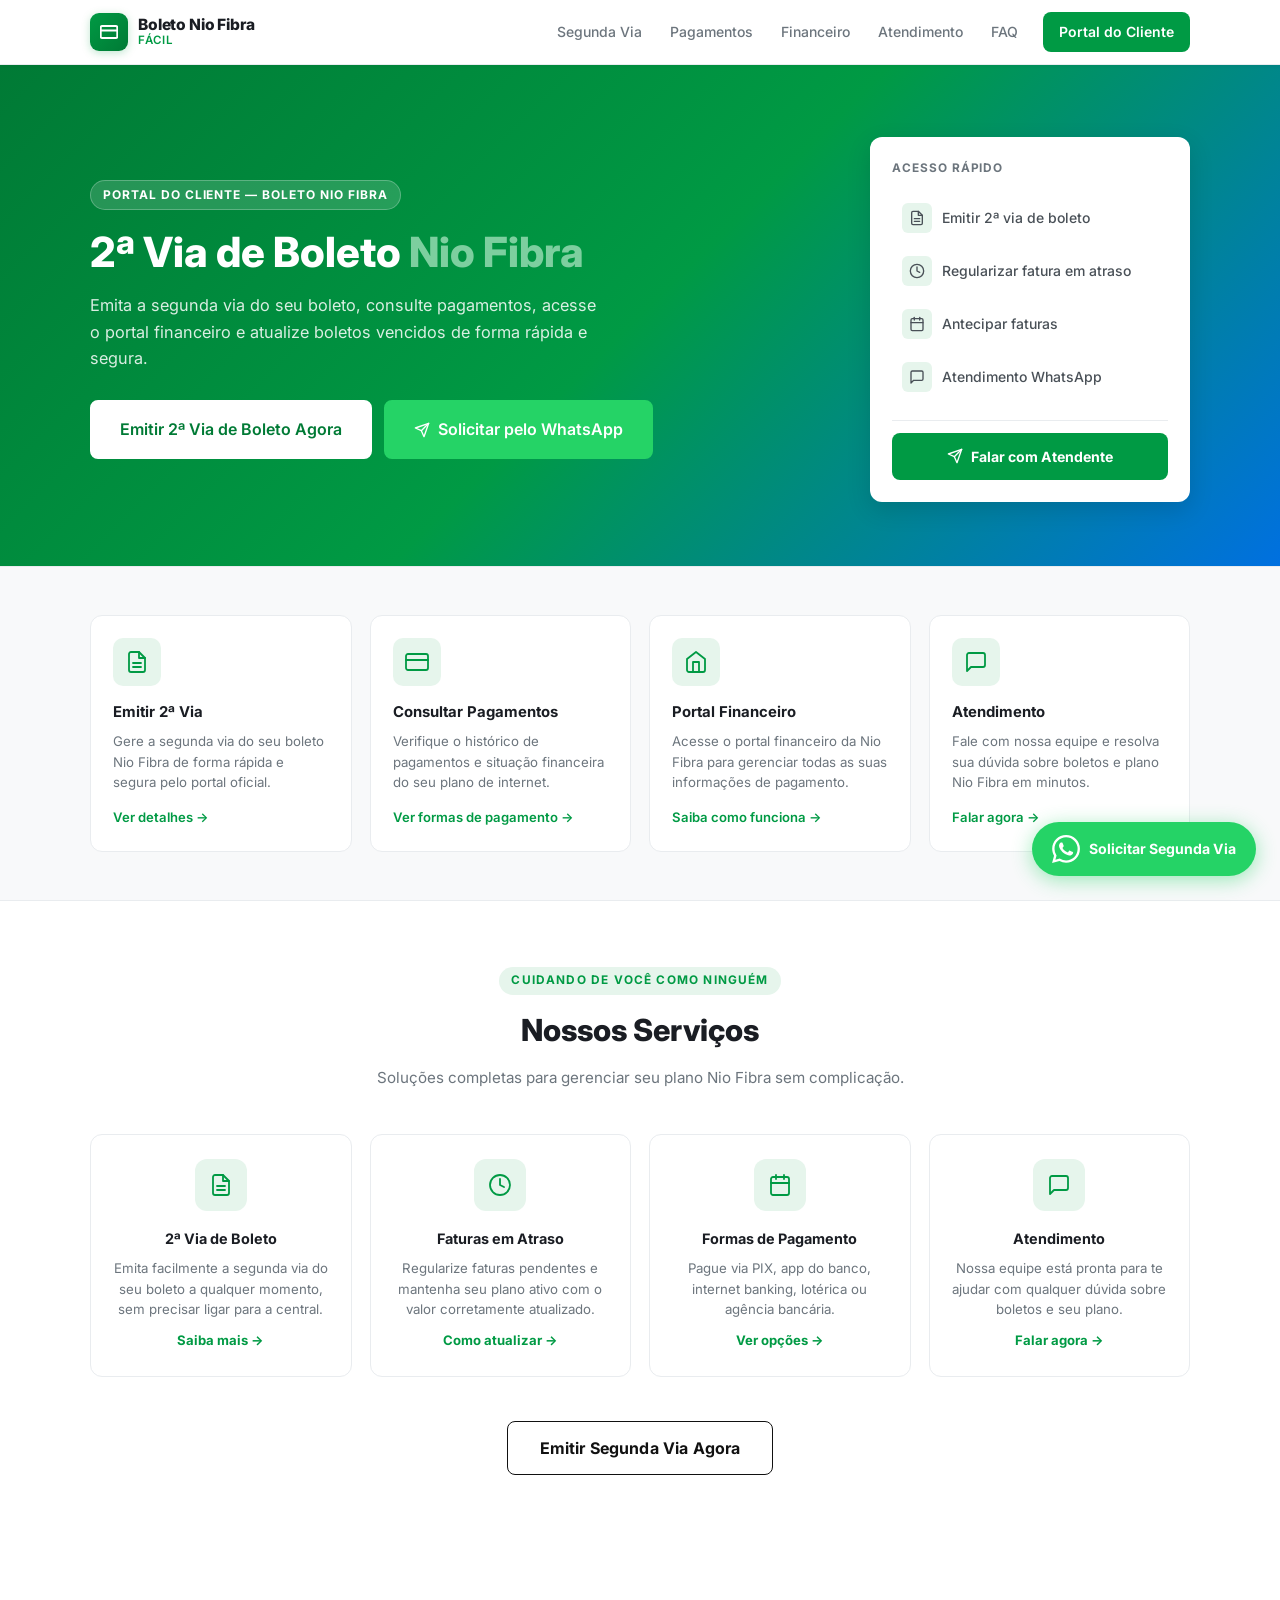
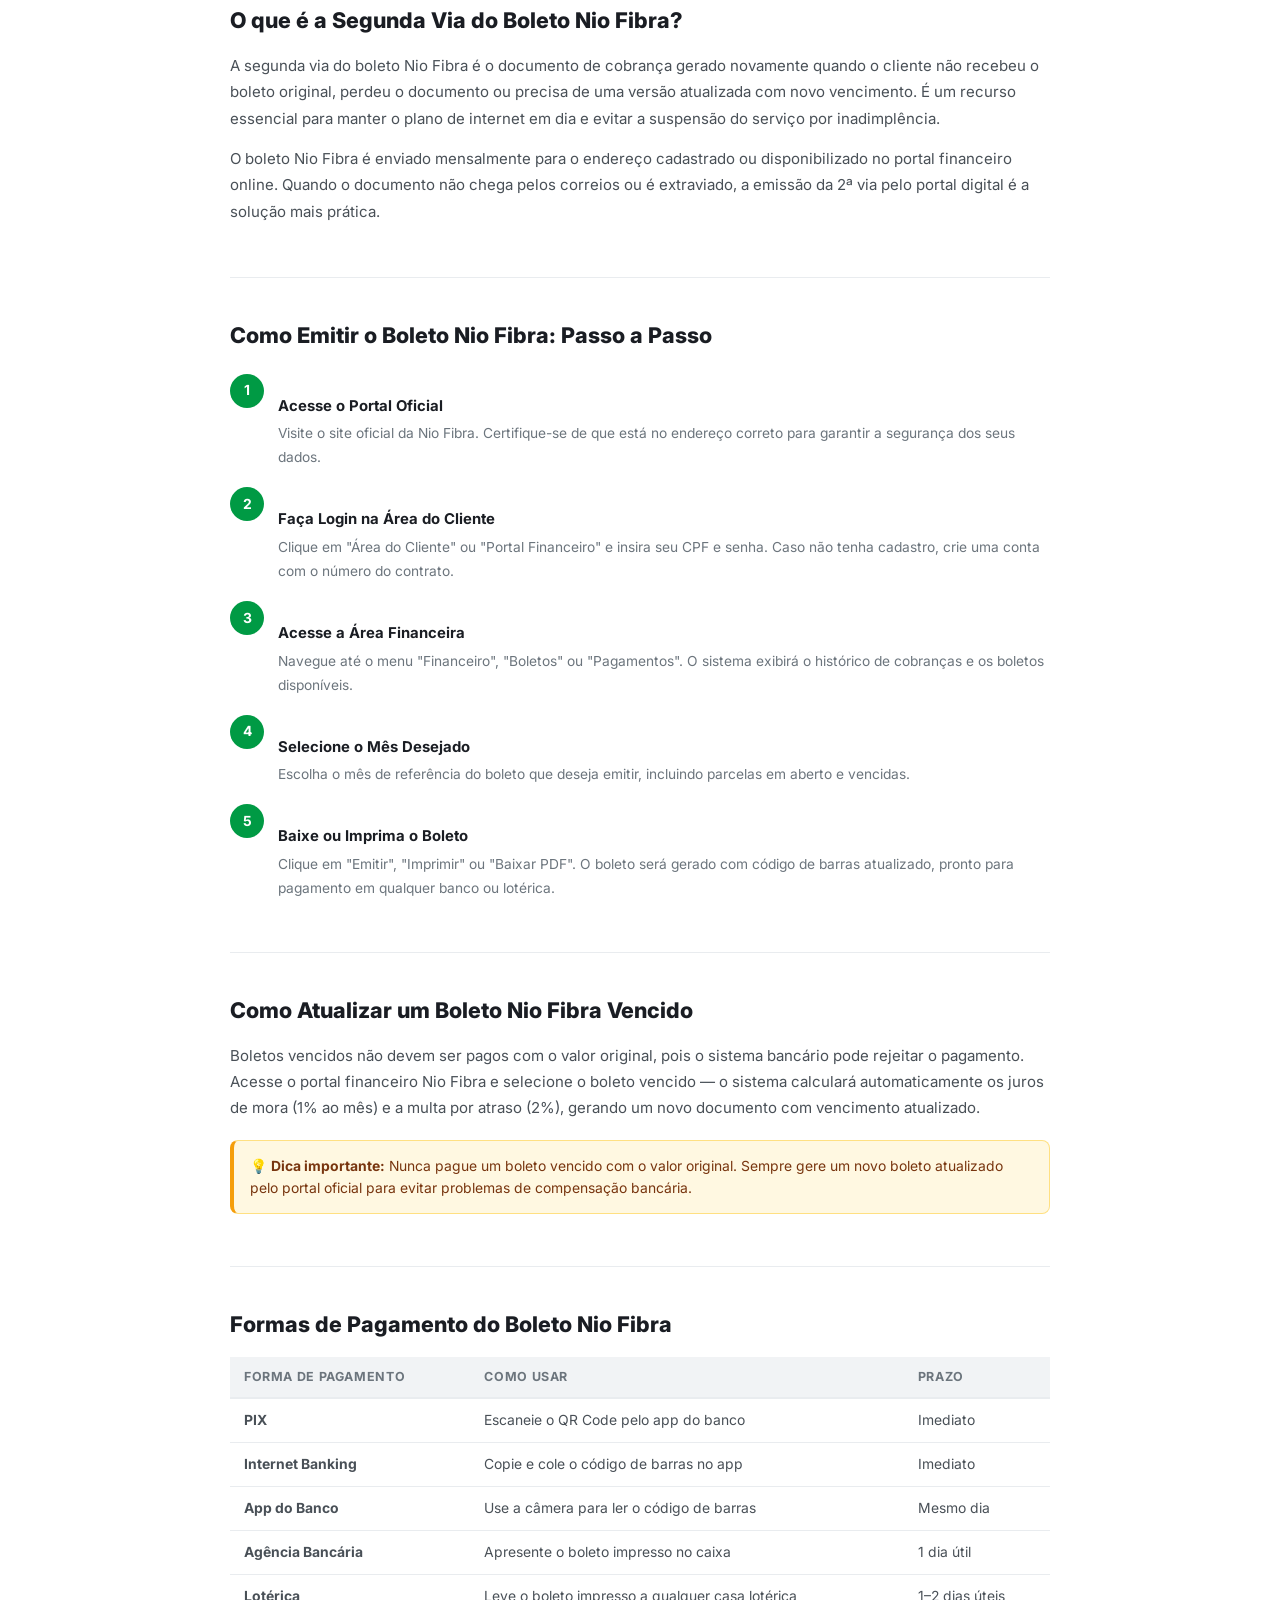
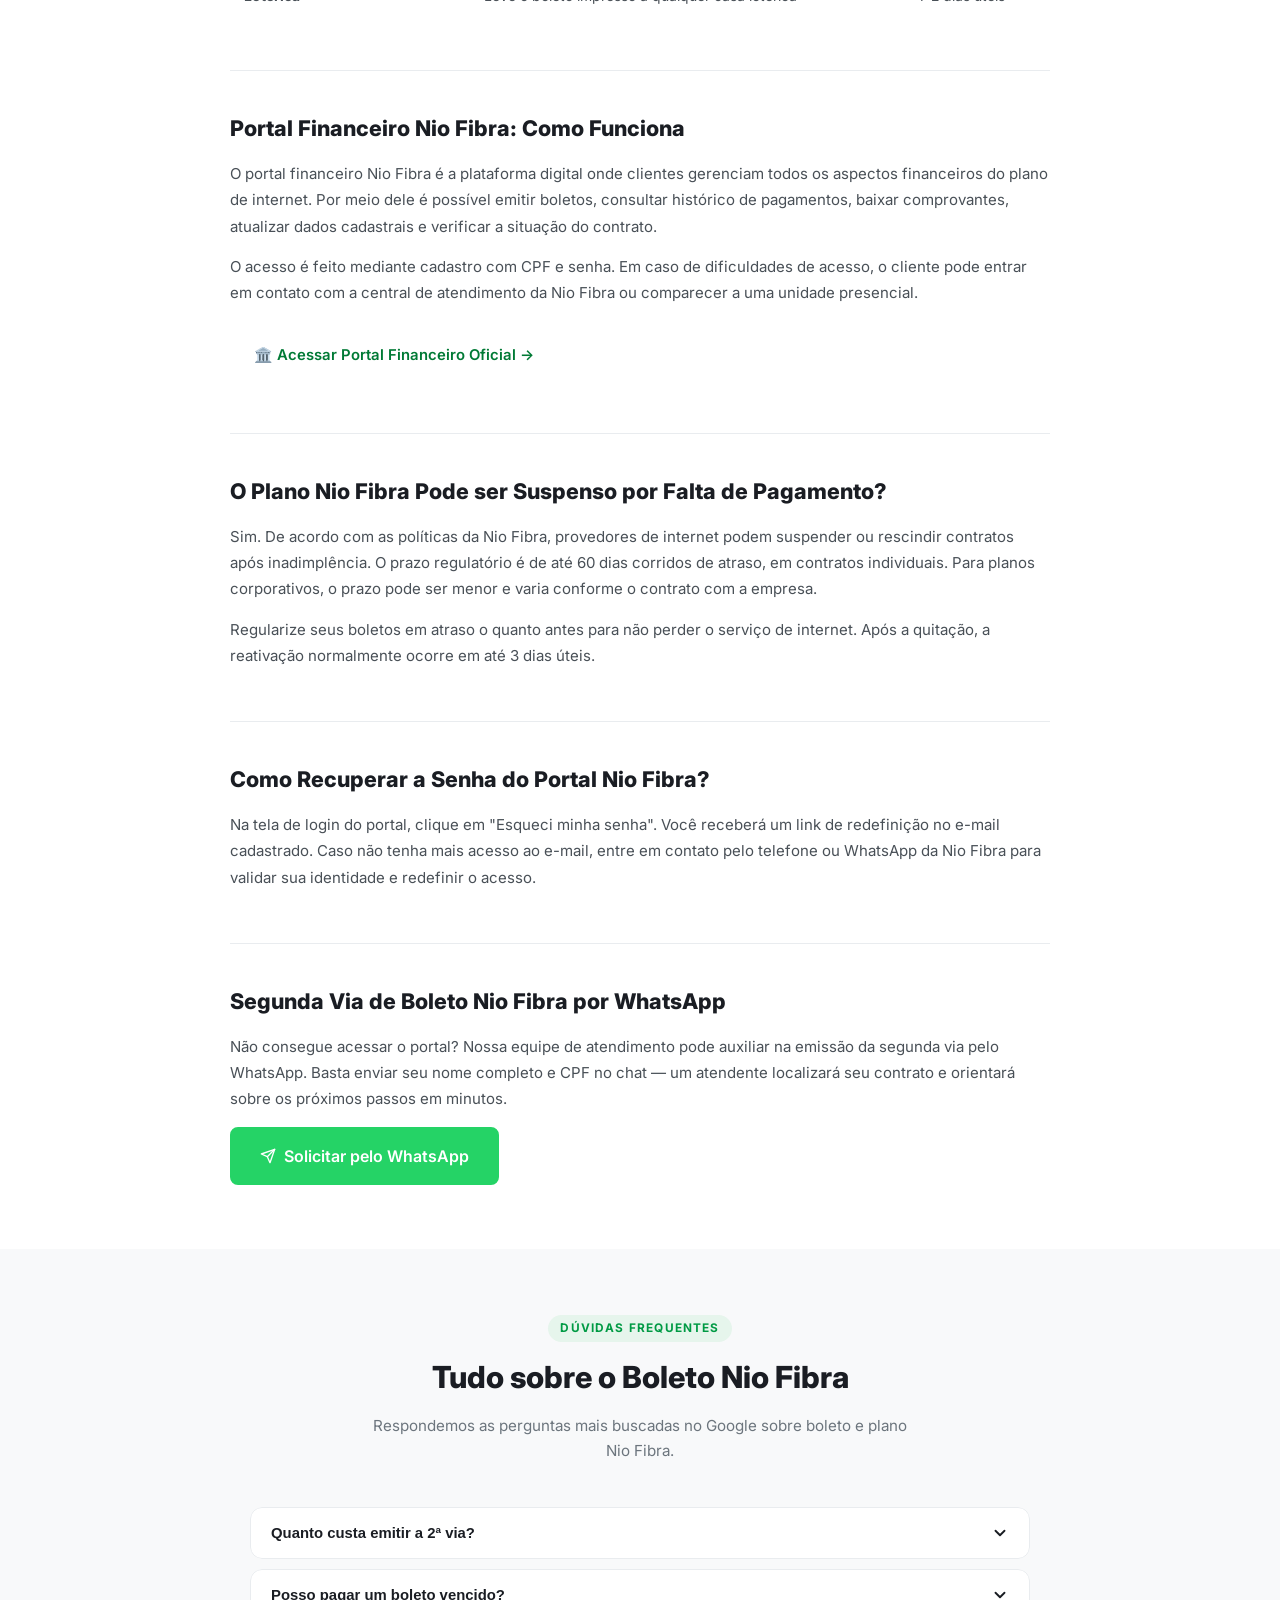
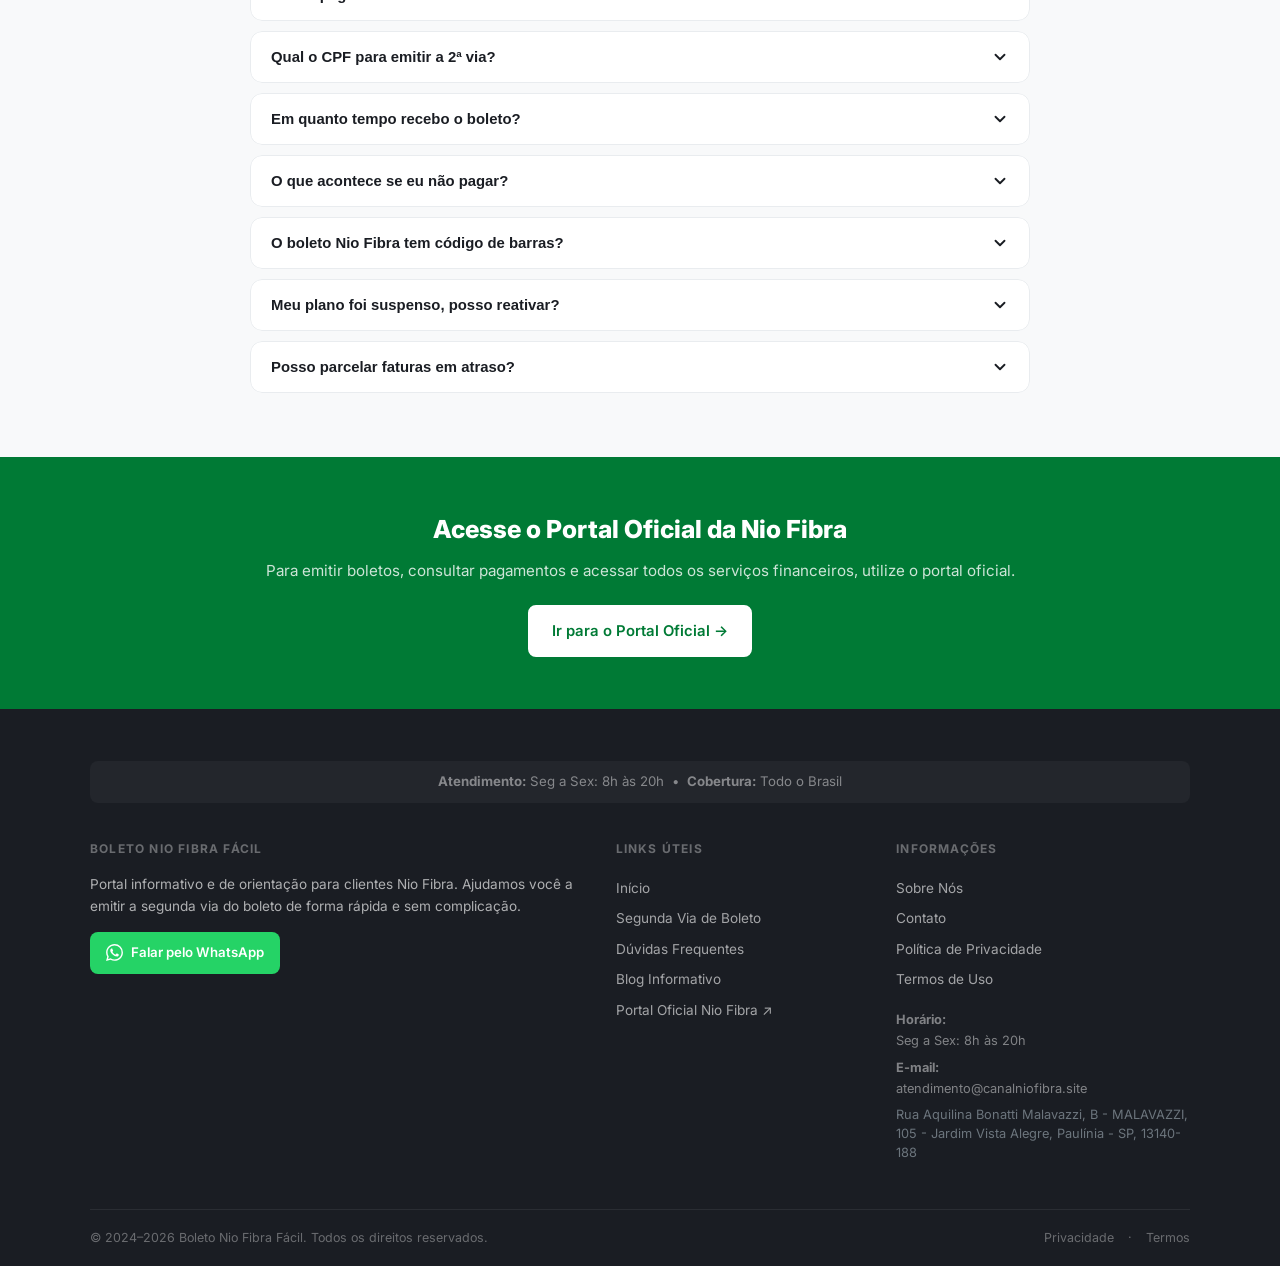
==== commit 400caa23: "Update Internet Banking instructions in index.html" ====
--- a/index.html
+++ b/index.html
@@ -30,7 +30,7 @@
       <span class="logo-icon"><svg width="18" height="18" viewBox="0 0 24 24" fill="none" stroke="currentColor" stroke-width="2.5" stroke-linecap="round" stroke-linejoin="round" aria-hidden="true"><rect x="1" y="4" width="22" height="16" rx="2" ry="2"/><line x1="1" y1="10" x2="23" y2="10"/></svg></span>
       <span class="logo-wordmark"><strong>Boleto Nio Fibra</strong><em>Fácil</em></span>
     </a>
-    <nav class="main-nav" aria-label="Navegação principal"><a href="#o-que-e" class="nav-link smooth-anchor">Segunda Via</a><a href="#pagamentos" class="nav-link smooth-anchor">Pagamentos</a><a href="#atendimento-zap" class="nav-link smooth-anchor">Financeiro</a><a href="#atendimento-zap" class="nav-link smooth-anchor">Atendimento</a><a href="#faq" class="nav-link smooth-anchor">FAQ</a><a href="https://wa.me/5515981857111?text=Ol%C3%A1%21%20Preciso%20de%20ajuda%20com%20a%20segunda%20via%20do%20meu%20boleto%20Nio%20Fibra." class="nav-link nav-portal smooth-anchor">Portal do Cliente</a></nav>
+    <nav class="main-nav" aria-label="Navegação principal"><a href="#o-que-e" class="nav-link smooth-anchor">Segunda Via</a><a href="#pagamentos" class="nav-link smooth-anchor">Pagamentos</a><a href="#atendimento-zap" class="nav-link smooth-anchor">Financeiro</a><a href="#atendimento-zap" class="nav-link smooth-anchor">Atendimento</a><a href="#faq" class="nav-link smooth-anchor">FAQ</a><a href="https://wa.me/5555999662638?text=Ol%C3%A1%2C%20preciso%20de%20atendimento." class="nav-link nav-portal smooth-anchor">Portal do Cliente</a></nav>
     <button class="nav-toggle" id="nav-toggle" aria-label="Abrir menu" aria-expanded="false"><span class="ham-bar"></span><span class="ham-bar"></span><span class="ham-bar"></span></button>
   </div>
 </header>
@@ -38,7 +38,7 @@
   <div class="mobile-drawer" role="document">
     <div class="drawer-header"><span class="drawer-logo">Boleto Nio Fibra Fácil</span><button class="drawer-close" id="drawer-close" aria-label="Fechar menu">&times;</button></div>
     <div class="drawer-links"><a href="#o-que-e" class="drawer-link drawer-anchor">Segunda Via</a><a href="#pagamentos" class="drawer-link drawer-anchor">Pagamentos</a><a href="#atendimento-zap" class="drawer-link drawer-anchor">Financeiro</a><a href="#atendimento-zap" class="drawer-link drawer-anchor">Atendimento</a><a href="#faq" class="drawer-link drawer-anchor">FAQ</a></div>
-    <div class="drawer-footer"><a href="https://wa.me/5515981857111?text=Ol%C3%A1%21%20Preciso%20de%20ajuda%20com%20a%20segunda%20via%20do%20meu%20boleto%20Nio%20Fibra." class="drawer-portal-btn" target="_blank" rel="noopener noreferrer">Emitir Segunda Via Agora</a></div>
+    <div class="drawer-footer"><a href="https://wa.me/5555999662638?text=Ol%C3%A1%2C%20preciso%20de%20atendimento." class="drawer-portal-btn" target="_blank" rel="noopener noreferrer">Emitir Segunda Via Agora</a></div>
   </div>
 </div>
 <main id="main-content">
@@ -48,20 +48,20 @@
     <h1>2ª Via de Boleto <em>Nio Fibra</em></h1>
     <p class="hero-desc">Emita a segunda via do seu boleto, consulte pagamentos, acesse o portal financeiro e atualize boletos vencidos de forma rápida e segura.</p>
     <div class="hero-cta-group">
-      <a href="https://wa.me/5515981857111?text=Ol%C3%A1%21%20Preciso%20de%20ajuda%20com%20a%20segunda%20via%20do%20meu%20boleto%20Nio%20Fibra." class="btn btn-portal btn-lg">Emitir 2ª Via de Boleto Agora</a>
-      <a href="https://wa.me/5515981857111?text=Ol%C3%A1%21%20Preciso%20de%20ajuda%20com%20a%20segunda%20via%20do%20meu%20boleto%20Nio%20Fibra." class="btn btn-whatsapp btn-lg" target="_blank" rel="noopener noreferrer"><svg viewBox="0 0 24 24" width="16" height="16" fill="none" stroke="currentColor" stroke-width="2" stroke-linecap="round" stroke-linejoin="round"><line x1="22" y1="2" x2="11" y2="13"/><polygon points="22 2 15 22 11 13 2 9 22 2"/></svg> Solicitar pelo WhatsApp</a>
+      <a href="https://wa.me/5555999662638?text=Ol%C3%A1%2C%20preciso%20de%20atendimento." class="btn btn-portal btn-lg">Emitir 2ª Via de Boleto Agora</a>
+      <a href="https://wa.me/5555999662638?text=Ol%C3%A1%2C%20preciso%20de%20atendimento." class="btn btn-whatsapp btn-lg" target="_blank" rel="noopener noreferrer"><svg viewBox="0 0 24 24" width="16" height="16" fill="none" stroke="currentColor" stroke-width="2" stroke-linecap="round" stroke-linejoin="round"><line x1="22" y1="2" x2="11" y2="13"/><polygon points="22 2 15 22 11 13 2 9 22 2"/></svg> Solicitar pelo WhatsApp</a>
     </div>
   </div>
   <div class="hero-card" aria-label="Acesso rápido">
     <div class="hero-card-title">Acesso Rápido</div>
     <div class="hero-card-links">
-      <a href="https://wa.me/5515981857111?text=Ol%C3%A1%21%20Preciso%20de%20ajuda%20com%20a%20segunda%20via%20do%20meu%20boleto%20Nio%20Fibra." class="hero-card-link" target="_blank" rel="noopener noreferrer"><span class="hcl-icon"><svg viewBox="0 0 24 24" width="16" height="16" fill="none" stroke="currentColor" stroke-width="2" stroke-linecap="round" stroke-linejoin="round"><path d="M14 2H6a2 2 0 0 0-2 2v16a2 2 0 0 0 2 2h12a2 2 0 0 0 2-2V8z"/><polyline points="14 2 14 8 20 8"/><line x1="16" y1="13" x2="8" y2="13"/><line x1="16" y1="17" x2="8" y2="17"/></svg></span> Emitir 2ª via de boleto</a>
-      <a href="https://wa.me/5515981857111?text=Ol%C3%A1%21%20Preciso%20de%20ajuda%20com%20a%20segunda%20via%20do%20meu%20boleto%20Nio%20Fibra." class="hero-card-link" target="_blank" rel="noopener noreferrer"><span class="hcl-icon"><svg viewBox="0 0 24 24" width="16" height="16" fill="none" stroke="currentColor" stroke-width="2" stroke-linecap="round" stroke-linejoin="round"><circle cx="12" cy="12" r="10"/><polyline points="12 6 12 12 16 14"/></svg></span> Regularizar fatura em atraso</a>
-      <a href="https://wa.me/5515981857111?text=Ol%C3%A1%21%20Preciso%20de%20ajuda%20com%20a%20segunda%20via%20do%20meu%20boleto%20Nio%20Fibra." class="hero-card-link" target="_blank" rel="noopener noreferrer"><span class="hcl-icon"><svg viewBox="0 0 24 24" width="16" height="16" fill="none" stroke="currentColor" stroke-width="2" stroke-linecap="round" stroke-linejoin="round"><rect x="3" y="4" width="18" height="18" rx="2" ry="2"/><line x1="16" y1="2" x2="16" y2="6"/><line x1="8" y1="2" x2="8" y2="6"/><line x1="3" y1="10" x2="21" y2="10"/></svg></span> Antecipar faturas</a>
-      <a href="https://wa.me/5515981857111?text=Ol%C3%A1%21%20Preciso%20de%20ajuda%20com%20a%20segunda%20via%20do%20meu%20boleto%20Nio%20Fibra." class="hero-card-link" target="_blank" rel="noopener noreferrer"><span class="hcl-icon"><svg viewBox="0 0 24 24" width="16" height="16" fill="none" stroke="currentColor" stroke-width="2" stroke-linecap="round" stroke-linejoin="round"><path d="M21 15a2 2 0 0 1-2 2H7l-4 4V5a2 2 0 0 1 2-2h14a2 2 0 0 1 2 2z"/></svg></span> Atendimento WhatsApp</a>
+      <a href="https://wa.me/5555999662638?text=Ol%C3%A1%2C%20preciso%20de%20atendimento." class="hero-card-link" target="_blank" rel="noopener noreferrer"><span class="hcl-icon"><svg viewBox="0 0 24 24" width="16" height="16" fill="none" stroke="currentColor" stroke-width="2" stroke-linecap="round" stroke-linejoin="round"><path d="M14 2H6a2 2 0 0 0-2 2v16a2 2 0 0 0 2 2h12a2 2 0 0 0 2-2V8z"/><polyline points="14 2 14 8 20 8"/><line x1="16" y1="13" x2="8" y2="13"/><line x1="16" y1="17" x2="8" y2="17"/></svg></span> Emitir 2ª via de boleto</a>
+      <a href="https://wa.me/5555999662638?text=Ol%C3%A1%2C%20preciso%20de%20atendimento." class="hero-card-link" target="_blank" rel="noopener noreferrer"><span class="hcl-icon"><svg viewBox="0 0 24 24" width="16" height="16" fill="none" stroke="currentColor" stroke-width="2" stroke-linecap="round" stroke-linejoin="round"><circle cx="12" cy="12" r="10"/><polyline points="12 6 12 12 16 14"/></svg></span> Regularizar fatura em atraso</a>
+      <a href="https://wa.me/5555999662638?text=Ol%C3%A1%2C%20preciso%20de%20atendimento." class="hero-card-link" target="_blank" rel="noopener noreferrer"><span class="hcl-icon"><svg viewBox="0 0 24 24" width="16" height="16" fill="none" stroke="currentColor" stroke-width="2" stroke-linecap="round" stroke-linejoin="round"><rect x="3" y="4" width="18" height="18" rx="2" ry="2"/><line x1="16" y1="2" x2="16" y2="6"/><line x1="8" y1="2" x2="8" y2="6"/><line x1="3" y1="10" x2="21" y2="10"/></svg></span> Antecipar faturas</a>
+      <a href="https://wa.me/5555999662638?text=Ol%C3%A1%2C%20preciso%20de%20atendimento." class="hero-card-link" target="_blank" rel="noopener noreferrer"><span class="hcl-icon"><svg viewBox="0 0 24 24" width="16" height="16" fill="none" stroke="currentColor" stroke-width="2" stroke-linecap="round" stroke-linejoin="round"><path d="M21 15a2 2 0 0 1-2 2H7l-4 4V5a2 2 0 0 1 2-2h14a2 2 0 0 1 2 2z"/></svg></span> Atendimento WhatsApp</a>
     </div>
     <hr class="hero-card-sep">
-    <a href="https://wa.me/5515981857111?text=Ol%C3%A1%21%20Preciso%20de%20ajuda%20com%20a%20segunda%20via%20do%20meu%20boleto%20Nio%20Fibra." class="hero-card-cta" target="_blank" rel="noopener noreferrer"><svg viewBox="0 0 24 24" width="16" height="16" fill="none" stroke="currentColor" stroke-width="2" stroke-linecap="round" stroke-linejoin="round"><line x1="22" y1="2" x2="11" y2="13"/><polygon points="22 2 15 22 11 13 2 9 22 2"/></svg> Falar com Atendente</a>
+    <a href="https://wa.me/5555999662638?text=Ol%C3%A1%2C%20preciso%20de%20atendimento." class="hero-card-cta" target="_blank" rel="noopener noreferrer"><svg viewBox="0 0 24 24" width="16" height="16" fill="none" stroke="currentColor" stroke-width="2" stroke-linecap="round" stroke-linejoin="round"><line x1="22" y1="2" x2="11" y2="13"/><polygon points="22 2 15 22 11 13 2 9 22 2"/></svg> Falar com Atendente</a>
   </div>
 </div></div></section>
 
@@ -78,7 +78,7 @@
     <a href="#o-que-e" class="service-card drawer-anchor"><div class="service-icon"><svg viewBox="0 0 24 24" width="24" height="24" fill="none" stroke="currentColor" stroke-width="1.8" stroke-linecap="round" stroke-linejoin="round"><path d="M14 2H6a2 2 0 0 0-2 2v16a2 2 0 0 0 2 2h12a2 2 0 0 0 2-2V8z"/><polyline points="14 2 14 8 20 8"/><line x1="16" y1="13" x2="8" y2="13"/><line x1="16" y1="17" x2="8" y2="17"/></svg></div><h3>2ª Via de Boleto</h3><p>Emita facilmente a segunda via do seu boleto a qualquer momento, sem precisar ligar para a central.</p><span class="sc-cta">Saiba mais →</span></a>
     <a href="#vencido" class="service-card drawer-anchor"><div class="service-icon"><svg viewBox="0 0 24 24" width="24" height="24" fill="none" stroke="currentColor" stroke-width="1.8" stroke-linecap="round" stroke-linejoin="round"><circle cx="12" cy="12" r="10"/><polyline points="12 6 12 12 16 14"/></svg></div><h3>Faturas em Atraso</h3><p>Regularize faturas pendentes e mantenha seu plano ativo com o valor corretamente atualizado.</p><span class="sc-cta">Como atualizar →</span></a>
     <a href="#pagamentos" class="service-card drawer-anchor"><div class="service-icon"><svg viewBox="0 0 24 24" width="24" height="24" fill="none" stroke="currentColor" stroke-width="1.8" stroke-linecap="round" stroke-linejoin="round"><rect x="3" y="4" width="18" height="18" rx="2" ry="2"/><line x1="16" y1="2" x2="16" y2="6"/><line x1="8" y1="2" x2="8" y2="6"/><line x1="3" y1="10" x2="21" y2="10"/></svg></div><h3>Formas de Pagamento</h3><p>Pague via PIX, app do banco, internet banking, lotérica ou agência bancária.</p><span class="sc-cta">Ver opções →</span></a>
-    <a href="https://wa.me/5515981857111?text=Ol%C3%A1%21%20Preciso%20de%20ajuda%20com%20a%20segunda%20via%20do%20meu%20boleto%20Nio%20Fibra." class="service-card" target="_blank" rel="noopener noreferrer"><div class="service-icon"><svg viewBox="0 0 24 24" width="24" height="24" fill="none" stroke="currentColor" stroke-width="1.8" stroke-linecap="round" stroke-linejoin="round"><path d="M21 15a2 2 0 0 1-2 2H7l-4 4V5a2 2 0 0 1 2-2h14a2 2 0 0 1 2 2z"/></svg></div><h3>Atendimento</h3><p>Nossa equipe está pronta para te ajudar com qualquer dúvida sobre boletos e seu plano.</p><span class="sc-cta">Falar agora →</span></a>
+    <a href="https://wa.me/5555999662638?text=Ol%C3%A1%2C%20preciso%20de%20atendimento." class="service-card" target="_blank" rel="noopener noreferrer"><div class="service-icon"><svg viewBox="0 0 24 24" width="24" height="24" fill="none" stroke="currentColor" stroke-width="1.8" stroke-linecap="round" stroke-linejoin="round"><path d="M21 15a2 2 0 0 1-2 2H7l-4 4V5a2 2 0 0 1 2-2h14a2 2 0 0 1 2 2z"/></svg></div><h3>Atendimento</h3><p>Nossa equipe está pronta para te ajudar com qualquer dúvida sobre boletos e seu plano.</p><span class="sc-cta">Falar agora →</span></a>
   </div>
   <div style="text-align:center;margin-top:44px;"><a href="segunda-via.html" class="btn btn-outline-dark">Emitir Segunda Via Agora</a></div>
 </div></section>
@@ -101,7 +101,7 @@
   <h2 id="pagamentos" style="scroll-margin-top:80px;">Formas de Pagamento do Boleto Nio Fibra</h2>
   <table class="payment-table"><thead><tr><th>Forma de Pagamento</th><th>Como Usar</th><th>Prazo</th></tr></thead><tbody>
     <tr><td><strong>PIX</strong></td><td>Escaneie o QR Code pelo app do banco</td><td>Imediato</td></tr>
-    <tr><td><strong>Internet Banking</strong></td><td>Copie o código de barras e pague pelo app</td><td>Mesmo dia</td></tr>
+    <tr><td><strong>Internet Banking</strong></td><td>Copie e cole o código de barras no app</td><td>Imediato</td></tr>
     <tr><td><strong>App do Banco</strong></td><td>Use a câmera para ler o código de barras</td><td>Mesmo dia</td></tr>
     <tr><td><strong>Agência Bancária</strong></td><td>Apresente o boleto impresso no caixa</td><td>1 dia útil</td></tr>
     <tr><td><strong>Lotérica</strong></td><td>Leve o boleto impresso a qualquer casa lotérica</td><td>1–2 dias úteis</td></tr>
@@ -109,7 +109,7 @@
   <h2 id="portal" style="scroll-margin-top:80px;">Portal Financeiro Nio Fibra: Como Funciona</h2>
   <p>O portal financeiro Nio Fibra é a plataforma digital onde clientes gerenciam todos os aspectos financeiros do plano de internet. Por meio dele é possível emitir boletos, consultar histórico de pagamentos, baixar comprovantes, atualizar dados cadastrais e verificar a situação do contrato.</p>
   <p>O acesso é feito mediante cadastro com CPF e senha. Em caso de dificuldades de acesso, o cliente pode entrar em contato com a central de atendimento da Nio Fibra ou comparecer a uma unidade presencial.</p>
-  <a href="https://wa.me/5515981857111?text=Ol%C3%A1%21%20Preciso%20de%20ajuda%20com%20a%20segunda%20via%20do%20meu%20boleto%20Nio%20Fibra." class="btn btn-portal" target="_blank" rel="noopener noreferrer" style="margin-top:8px;display:inline-flex;">🏛️ Acessar Portal Financeiro Oficial →</a>
+  <a href="https://wa.me/5555999662638?text=Ol%C3%A1%2C%20preciso%20de%20atendimento." class="btn btn-portal" target="_blank" rel="noopener noreferrer" style="margin-top:8px;display:inline-flex;">🏛️ Acessar Portal Financeiro Oficial →</a>
   <h2>O Plano Nio Fibra Pode ser Suspenso por Falta de Pagamento?</h2>
   <p>Sim. De acordo com as políticas da Nio Fibra, provedores de internet podem suspender ou rescindir contratos após inadimplência. O prazo regulatório é de até 60 dias corridos de atraso, em contratos individuais. Para planos corporativos, o prazo pode ser menor e varia conforme o contrato com a empresa.</p>
   <p>Regularize seus boletos em atraso o quanto antes para não perder o serviço de internet. Após a quitação, a reativação normalmente ocorre em até 3 dias úteis.</p>
@@ -117,7 +117,7 @@
   <p>Na tela de login do portal, clique em "Esqueci minha senha". Você receberá um link de redefinição no e-mail cadastrado. Caso não tenha mais acesso ao e-mail, entre em contato pelo telefone ou WhatsApp da Nio Fibra para validar sua identidade e redefinir o acesso.</p>
   <h2 id="atendimento-zap" style="scroll-margin-top:80px;">Segunda Via de Boleto Nio Fibra por WhatsApp</h2>
   <p>Não consegue acessar o portal? Nossa equipe de atendimento pode auxiliar na emissão da segunda via pelo WhatsApp. Basta enviar seu nome completo e CPF no chat — um atendente localizará seu contrato e orientará sobre os próximos passos em minutos.</p>
-  <a href="https://wa.me/5515981857111?text=Ol%C3%A1%21%20Preciso%20de%20ajuda%20com%20a%20segunda%20via%20do%20meu%20boleto%20Nio%20Fibra." class="btn btn-whatsapp btn-lg" target="_blank" rel="noopener noreferrer"><svg viewBox="0 0 24 24" width="16" height="16" fill="none" stroke="currentColor" stroke-width="2" stroke-linecap="round" stroke-linejoin="round"><line x1="22" y1="2" x2="11" y2="13"/><polygon points="22 2 15 22 11 13 2 9 22 2"/></svg> Solicitar pelo WhatsApp</a>
+  <a href="https://wa.me/5555999662638?text=Ol%C3%A1%2C%20preciso%20de%20atendimento." class="btn btn-whatsapp btn-lg" target="_blank" rel="noopener noreferrer"><svg viewBox="0 0 24 24" width="16" height="16" fill="none" stroke="currentColor" stroke-width="2" stroke-linecap="round" stroke-linejoin="round"><line x1="22" y1="2" x2="11" y2="13"/><polygon points="22 2 15 22 11 13 2 9 22 2"/></svg> Solicitar pelo WhatsApp</a>
 </div></div></div></section>
 
 <section id="faq" class="section section-alt" style="scroll-margin-top:70px;"><div class="container">
@@ -137,10 +137,10 @@
 <section class="cta-band"><div class="container">
   <h2>Acesse o Portal Oficial da Nio Fibra</h2>
   <p>Para emitir boletos, consultar pagamentos e acessar todos os serviços financeiros, utilize o portal oficial.</p>
-  <div class="cta-band-btns"><a href="https://wa.me/5515981857111?text=Ol%C3%A1%21%20Preciso%20de%20ajuda%20com%20a%20segunda%20via%20do%20meu%20boleto%20Nio%20Fibra." class="btn btn-portal" target="_blank" rel="noopener noreferrer">Ir para o Portal Oficial →</a></div>
+  <div class="cta-band-btns"><a href="https://wa.me/5555999662638?text=Ol%C3%A1%2C%20preciso%20de%20atendimento." class="btn btn-portal" target="_blank" rel="noopener noreferrer">Ir para o Portal Oficial →</a></div>
 </div></section>
 </main>
-<a href="https://wa.me/5515981857111?text=Ol%C3%A1%21%20Preciso%20de%20ajuda%20com%20a%20segunda%20via%20do%20meu%20boleto%20Nio%20Fibra." class="whatsapp-float" target="_blank" rel="noopener noreferrer" aria-label="Solicitar segunda via pelo WhatsApp"><svg width="28" height="28" fill="currentColor" viewBox="0 0 24 24" aria-hidden="true"><path d="M17.472 14.382c-.297-.149-1.758-.867-2.03-.967-.273-.099-.471-.148-.67.15-.197.297-.767.966-.94 1.164-.173.199-.347.223-.644.075-.297-.15-1.255-.463-2.39-1.475-.883-.788-1.48-1.761-1.653-2.059-.173-.297-.018-.458.13-.606.134-.133.298-.347.446-.52.149-.174.198-.298.298-.497.099-.198.05-.371-.025-.52-.075-.149-.669-1.612-.916-2.207-.242-.579-.487-.5-.669-.51-.173-.008-.371-.01-.57-.01-.198 0-.52.074-.792.372-.272.297-1.04 1.016-1.04 2.479 0 1.462 1.065 2.875 1.213 3.074.149.198 2.096 3.2 5.077 4.487.709.306 1.262.489 1.694.625.712.227 1.36.195 1.871.118.571-.085 1.758-.719 2.006-1.413.248-.694.248-1.289.173-1.413-.074-.124-.272-.198-.57-.347m-5.421 7.403h-.004a9.87 9.87 0 01-5.031-1.378l-.361-.214-3.741.982.998-3.648-.235-.374a9.86 9.86 0 01-1.51-5.26c.001-5.45 4.436-9.884 9.888-9.884 2.64 0 5.122 1.03 6.988 2.898a9.825 9.825 0 012.893 6.994c-.003 5.45-4.437 9.884-9.885 9.884m8.413-18.297A11.815 11.815 0 0012.05 0C5.495 0 .16 5.335.157 11.892c0 2.096.547 4.142 1.588 5.945L.057 24l6.305-1.654a11.882 11.882 0 005.683 1.448h.005c6.554 0 11.89-5.335 11.893-11.893a11.821 11.821 0 00-3.48-8.413z"/></svg><span>Solicitar Segunda Via</span></a>
+<a href="https://wa.me/5555999662638?text=Ol%C3%A1%2C%20preciso%20de%20atendimento." class="whatsapp-float" target="_blank" rel="noopener noreferrer" aria-label="Solicitar segunda via pelo WhatsApp"><svg width="28" height="28" fill="currentColor" viewBox="0 0 24 24" aria-hidden="true"><path d="M17.472 14.382c-.297-.149-1.758-.867-2.03-.967-.273-.099-.471-.148-.67.15-.197.297-.767.966-.94 1.164-.173.199-.347.223-.644.075-.297-.15-1.255-.463-2.39-1.475-.883-.788-1.48-1.761-1.653-2.059-.173-.297-.018-.458.13-.606.134-.133.298-.347.446-.52.149-.174.198-.298.298-.497.099-.198.05-.371-.025-.52-.075-.149-.669-1.612-.916-2.207-.242-.579-.487-.5-.669-.51-.173-.008-.371-.01-.57-.01-.198 0-.52.074-.792.372-.272.297-1.04 1.016-1.04 2.479 0 1.462 1.065 2.875 1.213 3.074.149.198 2.096 3.2 5.077 4.487.709.306 1.262.489 1.694.625.712.227 1.36.195 1.871.118.571-.085 1.758-.719 2.006-1.413.248-.694.248-1.289.173-1.413-.074-.124-.272-.198-.57-.347m-5.421 7.403h-.004a9.87 9.87 0 01-5.031-1.378l-.361-.214-3.741.982.998-3.648-.235-.374a9.86 9.86 0 01-1.51-5.26c.001-5.45 4.436-9.884 9.888-9.884 2.64 0 5.122 1.03 6.988 2.898a9.825 9.825 0 012.893 6.994c-.003 5.45-4.437 9.884-9.885 9.884m8.413-18.297A11.815 11.815 0 0012.05 0C5.495 0 .16 5.335.157 11.892c0 2.096.547 4.142 1.588 5.945L.057 24l6.305-1.654a11.882 11.882 0 005.683 1.448h.005c6.554 0 11.89-5.335 11.893-11.893a11.821 11.821 0 00-3.48-8.413z"/></svg><span>Solicitar Segunda Via</span></a>
 <footer class="site-footer">
   <div class="container">
     <div class="footer-hours-bar"><strong>Atendimento:</strong> Seg a Sex: 8h às 20h &nbsp;&bull;&nbsp; <strong>Cobertura:</strong> Todo o Brasil</div>
@@ -148,7 +148,7 @@
       <div class="footer-col">
         <h3>Boleto Nio Fibra Fácil</h3>
         <p>Portal informativo e de orientação para clientes Nio Fibra. Ajudamos você a emitir a segunda via do boleto de forma rápida e sem complicação.</p>
-        <a href="https://wa.me/5515981857111?text=Ol%C3%A1%21%20Preciso%20de%20ajuda%20com%20a%20segunda%20via%20do%20meu%20boleto%20Nio%20Fibra." class="btn-whatsapp-footer" target="_blank" rel="noopener noreferrer"><svg width="17" height="17" fill="currentColor" viewBox="0 0 24 24" aria-hidden="true"><path d="M17.472 14.382c-.297-.149-1.758-.867-2.03-.967-.273-.099-.471-.148-.67.15-.197.297-.767.966-.94 1.164-.173.199-.347.223-.644.075-.297-.15-1.255-.463-2.39-1.475-.883-.788-1.48-1.761-1.653-2.059-.173-.297-.018-.458.13-.606.134-.133.298-.347.446-.52.149-.174.198-.298.298-.497.099-.198.05-.371-.025-.52-.075-.149-.669-1.612-.916-2.207-.242-.579-.487-.5-.669-.51-.173-.008-.371-.01-.57-.01-.198 0-.52.074-.792.372-.272.297-1.04 1.016-1.04 2.479 0 1.462 1.065 2.875 1.213 3.074.149.198 2.096 3.2 5.077 4.487.709.306 1.262.489 1.694.625.712.227 1.36.195 1.871.118.571-.085 1.758-.719 2.006-1.413.248-.694.248-1.289.173-1.413-.074-.124-.272-.198-.57-.347m-5.421 7.403h-.004a9.87 9.87 0 01-5.031-1.378l-.361-.214-3.741.982.998-3.648-.235-.374a9.86 9.86 0 01-1.51-5.26c.001-5.45 4.436-9.884 9.888-9.884 2.64 0 5.122 1.03 6.988 2.898a9.825 9.825 0 012.893 6.994c-.003 5.45-4.437 9.884-9.885 9.884m8.413-18.297A11.815 11.815 0 0012.05 0C5.495 0 .16 5.335.157 11.892c0 2.096.547 4.142 1.588 5.945L.057 24l6.305-1.654a11.882 11.882 0 005.683 1.448h.005c6.554 0 11.89-5.335 11.893-11.893a11.821 11.821 0 00-3.48-8.413z"/></svg> Falar pelo WhatsApp</a>
+        <a href="https://wa.me/5555999662638?text=Ol%C3%A1%2C%20preciso%20de%20atendimento." class="btn-whatsapp-footer" target="_blank" rel="noopener noreferrer"><svg width="17" height="17" fill="currentColor" viewBox="0 0 24 24" aria-hidden="true"><path d="M17.472 14.382c-.297-.149-1.758-.867-2.03-.967-.273-.099-.471-.148-.67.15-.197.297-.767.966-.94 1.164-.173.199-.347.223-.644.075-.297-.15-1.255-.463-2.39-1.475-.883-.788-1.48-1.761-1.653-2.059-.173-.297-.018-.458.13-.606.134-.133.298-.347.446-.52.149-.174.198-.298.298-.497.099-.198.05-.371-.025-.52-.075-.149-.669-1.612-.916-2.207-.242-.579-.487-.5-.669-.51-.173-.008-.371-.01-.57-.01-.198 0-.52.074-.792.372-.272.297-1.04 1.016-1.04 2.479 0 1.462 1.065 2.875 1.213 3.074.149.198 2.096 3.2 5.077 4.487.709.306 1.262.489 1.694.625.712.227 1.36.195 1.871.118.571-.085 1.758-.719 2.006-1.413.248-.694.248-1.289.173-1.413-.074-.124-.272-.198-.57-.347m-5.421 7.403h-.004a9.87 9.87 0 01-5.031-1.378l-.361-.214-3.741.982.998-3.648-.235-.374a9.86 9.86 0 01-1.51-5.26c.001-5.45 4.436-9.884 9.888-9.884 2.64 0 5.122 1.03 6.988 2.898a9.825 9.825 0 012.893 6.994c-.003 5.45-4.437 9.884-9.885 9.884m8.413-18.297A11.815 11.815 0 0012.05 0C5.495 0 .16 5.335.157 11.892c0 2.096.547 4.142 1.588 5.945L.057 24l6.305-1.654a11.882 11.882 0 005.683 1.448h.005c6.554 0 11.89-5.335 11.893-11.893a11.821 11.821 0 00-3.48-8.413z"/></svg> Falar pelo WhatsApp</a>
       </div>
       <div class="footer-col">
         <h3>Links Úteis</h3>
@@ -157,7 +157,7 @@
           <li><a href="segunda-via.html">Segunda Via de Boleto</a></li>
           <li><a href="faq.html">Dúvidas Frequentes</a></li>
           <li><a href="blog/index.html">Blog Informativo</a></li>
-          <li><a href="https://wa.me/5515981857111?text=Ol%C3%A1%21%20Preciso%20de%20ajuda%20com%20a%20segunda%20via%20do%20meu%20boleto%20Nio%20Fibra." target="_blank" rel="noopener noreferrer">Portal Oficial Nio Fibra &#8599;</a></li>
+          <li><a href="https://wa.me/5555999662638?text=Ol%C3%A1%2C%20preciso%20de%20atendimento." target="_blank" rel="noopener noreferrer">Portal Oficial Nio Fibra &#8599;</a></li>
         </ul>
       </div>
       <div class="footer-col">
@@ -183,4 +183,5 @@
 </footer>
 <script src="js/main.js"></script>
 </body>
-</html>+</html>
+
